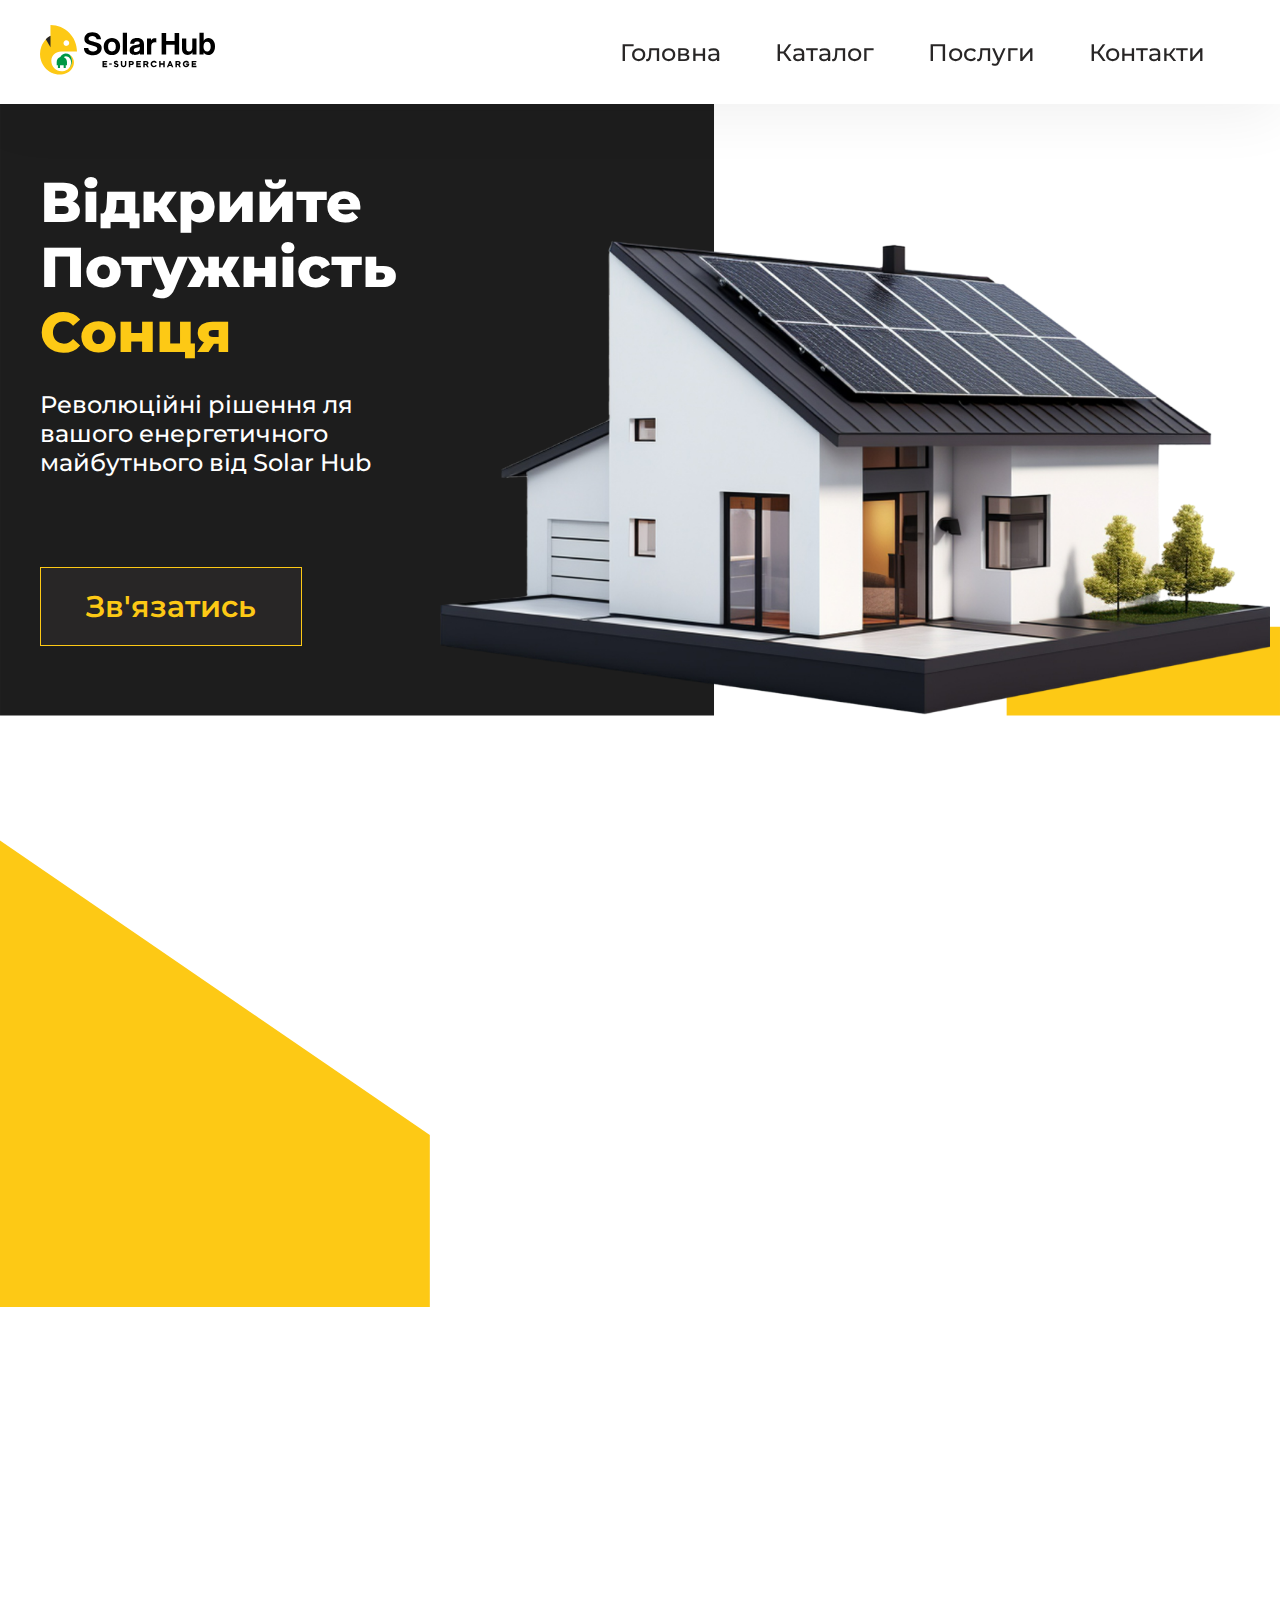
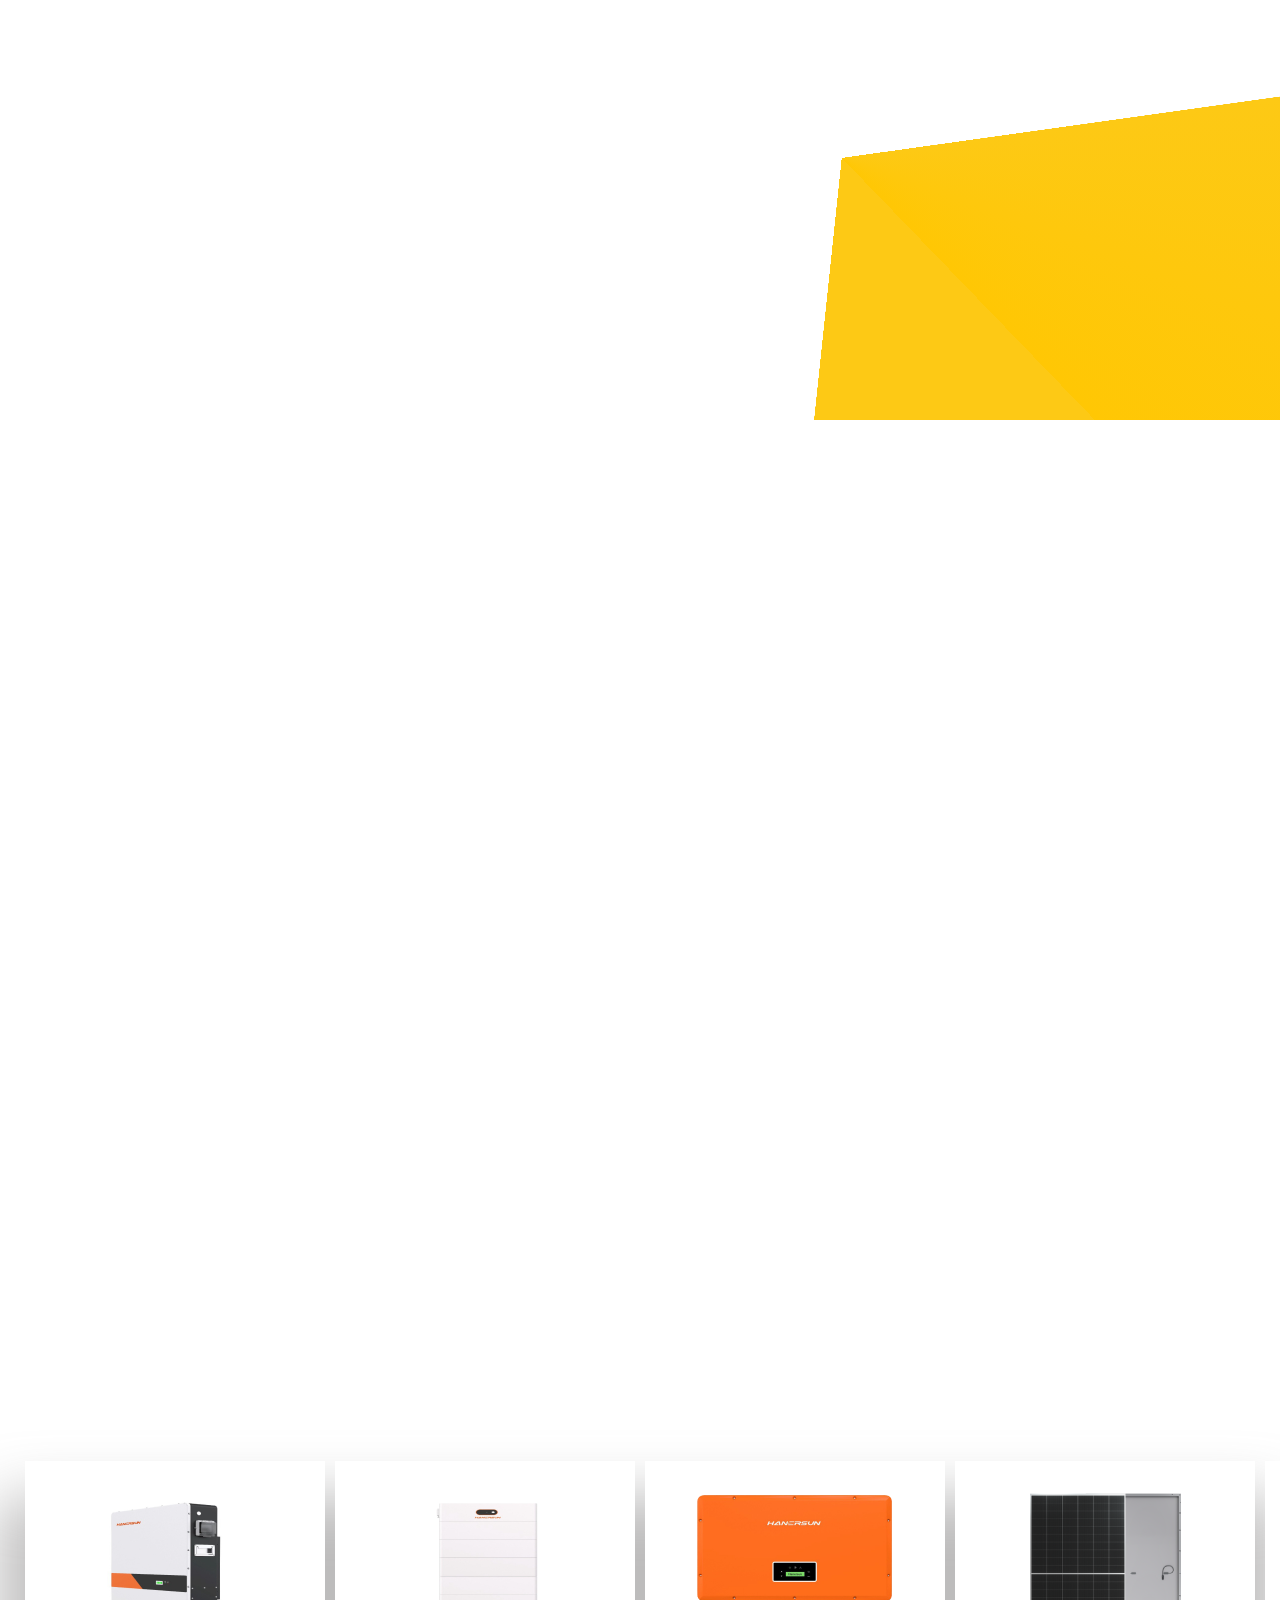
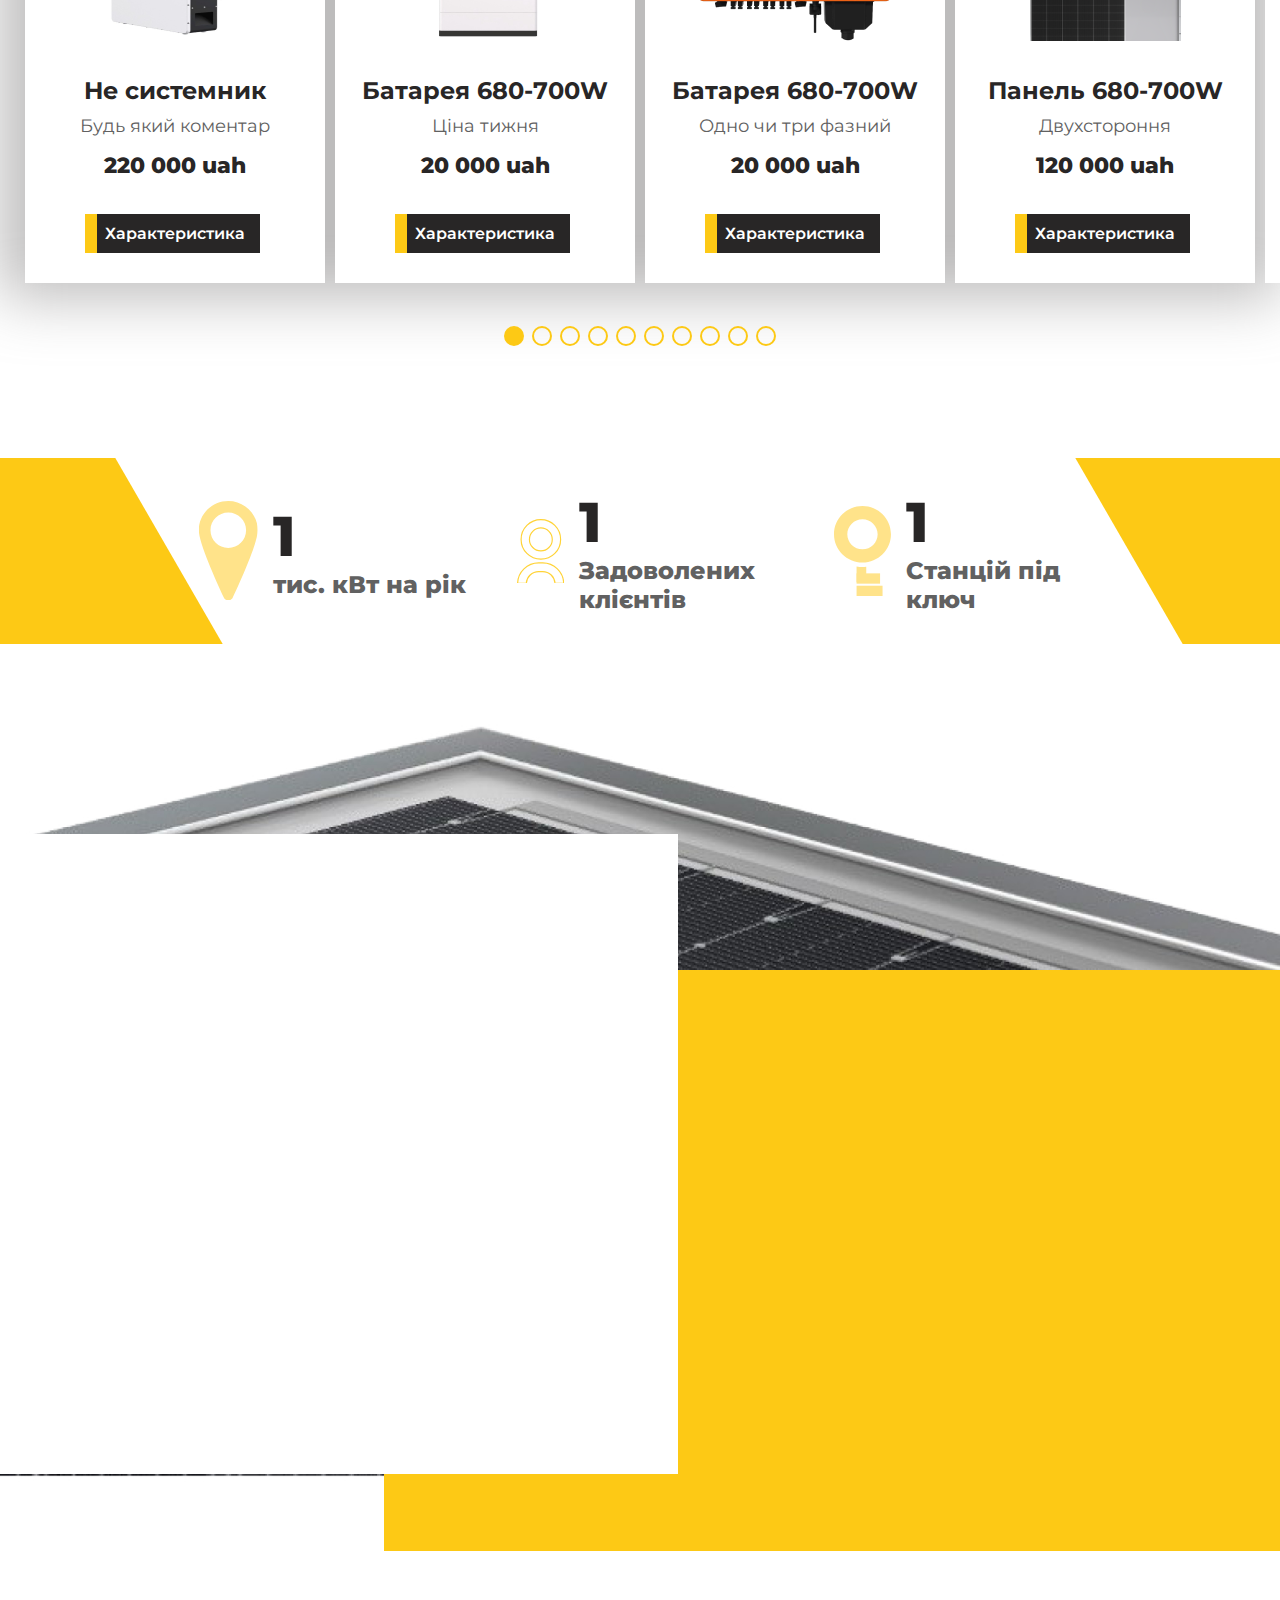
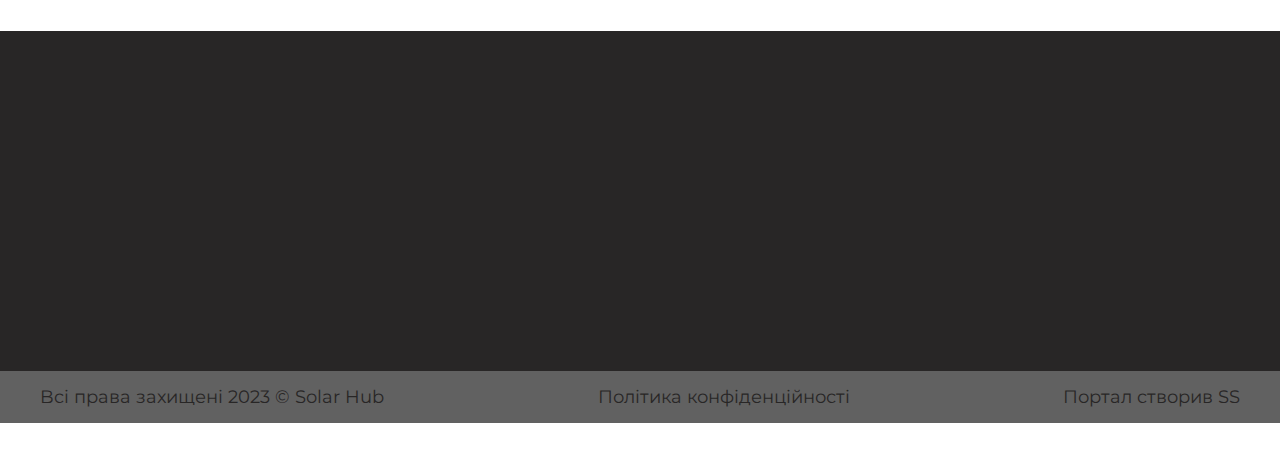
==== index.html @ e62c217c "first commit and finish Mane page" ====
<!DOCTYPE html>
<html lang="en">
<head>
    <meta charset="UTF-8">
    <meta name="viewport" content="width=device-width, initial-scale=1.0">
    <link rel="preconnect" href="https://fonts.googleapis.com">
    <link rel="preconnect" href="https://fonts.gstatic.com" crossorigin>
    <link href="https://fonts.googleapis.com/css2?family=Montserrat:wght@400;500;600;700;800;900&display=swap" rel="stylesheet">
    <link rel="stylesheet" href="https://cdn.jsdelivr.net/npm/swiper@11/swiper-bundle.min.css"/>
    <link rel="stylesheet" href="./styles/reset.css">
    <link rel="stylesheet" href="./styles/style.css">
    <title>solar hub</title>
</head>
<body>
    <header id="header">
        <div class="container">
          <div class="header__wrapper element_animation element_animation--up">
            <a class="header__logo__link" href="/">
                <svg class="logo__header" width="175" height="50" viewBox="0 0 175 50" fill="none" xmlns="http://www.w3.org/2000/svg">
                    <path  fill-rule="evenodd" clip-rule="evenodd" d="M29.7238 29.6355C31.3602 31.6959 32.2191 34.3998 31.8742 37.297C31.3141 42.0042 27.4856 45.7844 22.7718 46.2874C16.5644 46.9508 11.3235 42.1008 11.3235 36.034C11.3235 35.8056 11.3301 35.5815 11.3433 35.3619C11.6354 30.3472 15.9736 26.5187 20.997 26.5187H36.9921C36.9921 11.87 25.1155 0 10.4735 0V10.8772C8.47463 11.9667 6.49556 13.4537 5.2677 14.9979C3.61371 17.0868 2.52204 18.5035 1.36667 21.4557C-0.359805 25.9014 -0.425699 30.9776 1.0284 35.6233C2.68898 40.9323 6.62955 45.444 11.4575 47.7218C16.2789 49.993 21.8163 50.1555 26.6443 47.9809C27.3648 47.6559 27.9754 47.333 28.6036 46.8981C29.4668 46.3072 30.4201 45.523 31.0967 44.6905C31.3361 44.3918 31.5645 44.1722 31.7974 43.8537C33.8423 41.1014 34.3036 37.9077 33.6468 35.1642C33.0779 32.8029 31.6765 30.7712 29.7238 29.6355ZM26.049 15.2659C27.7096 15.0704 29.0078 16.2916 29.1835 17.7523C29.3724 19.3887 28.1709 20.6979 26.73 20.8736C25.0738 21.0757 23.7317 19.8544 23.5692 18.4003C23.3891 16.7309 24.6147 15.435 26.049 15.2659Z" fill="#FDC915"/>
                    <path   fill-rule="evenodd" clip-rule="evenodd" d="M29.7239 29.6378C28.2412 28.7768 26.4203 28.2672 24.4347 28.6933C22.4775 29.1129 21.0586 30.3847 20.2964 32.0145C18.2163 32.6734 16.6963 34.6262 16.6963 36.9171V40.1416H17.9154V42.9246H20.024V40.1416H23.6527V42.9246H25.7614V40.1416H26.9804V36.9171C26.9804 34.8019 25.6845 32.9744 23.8482 32.188C25.2649 30.5802 28.0018 31.2699 29.6382 33.1743C31.0089 34.7689 31.3845 37.0555 30.9342 39.0741C30.6794 40.2207 30.2159 41.7561 29.2978 42.9356C30.9452 41.1081 31.9468 38.6897 31.9468 36.0341C31.9468 33.618 31.1165 31.3951 29.7239 29.6378Z" fill="#009845"/>
                    <path class="logo__header__path--first" fill-rule="evenodd" clip-rule="evenodd" d="M10.4735 22.2684L5.82568 14.3565C7.04476 13.0452 8.75366 11.8129 10.4735 10.8706" fill="#FDC915"/>
                    <path class="logo__header__path" fill-rule="evenodd" clip-rule="evenodd" d="M56.6554 14.3409C56.5609 13.2844 56.1216 12.476 55.3353 11.9115C54.5489 11.3492 53.5583 11.0659 52.3612 11.0659C51.3046 11.0659 50.4019 11.3009 49.6507 11.7709C48.8995 12.241 48.5238 12.8736 48.5238 13.6731C48.5238 14.2838 48.783 14.8065 49.2992 15.2393C49.8154 15.6742 50.6721 16.0322 51.8692 16.3134C52.8312 16.5484 53.6703 16.7593 54.3864 16.946C55.1024 17.1349 55.735 17.3106 56.2886 17.4731C56.8399 17.6379 57.3319 17.796 57.7668 17.9476C58.2017 18.0991 58.6169 18.2705 59.0167 18.4572C59.8382 18.8569 60.4905 19.4302 60.9716 20.1814C61.4526 20.9327 61.6942 21.9057 61.6942 23.1028C61.6942 24.2055 61.4768 25.1917 61.0419 26.0594C60.6069 26.927 60.0205 27.6672 59.2824 28.2778C58.5422 28.8885 57.6812 29.3563 56.6949 29.6858C55.7087 30.0153 54.6522 30.1778 53.5275 30.1778C47.2608 30.1778 44.0561 27.7485 43.9155 22.8898H48.2822C48.3064 24.0166 48.7523 24.8974 49.6199 25.53C50.4875 26.1648 51.5924 26.4811 52.9301 26.4811C53.4924 26.4811 54.0393 26.4174 54.5665 26.2878C55.0937 26.1582 55.5637 25.9715 55.9745 25.7255C56.3852 25.4795 56.7081 25.1851 56.9431 24.8513C57.1782 24.5108 57.2946 24.1418 57.2946 23.742C57.2946 22.4505 56.1787 21.5411 53.9493 21.0008C52.0712 20.5549 50.6523 20.1727 49.6902 19.8564C48.7281 19.5401 48.0362 19.2875 47.6123 19.0986C46.4855 18.5824 45.664 17.919 45.1478 17.0975C44.6316 16.276 44.3724 15.2327 44.3724 13.9697C44.3724 13.0318 44.5481 12.1509 44.8996 11.336C45.251 10.5145 45.7628 9.80505 46.4306 9.2054C47.1005 8.61234 47.933 8.13789 48.9302 7.78644C49.9274 7.435 51.0718 7.25928 52.3634 7.25928C53.5605 7.25928 54.6763 7.43061 55.7087 7.76887C56.7411 8.10933 57.646 8.58378 58.4192 9.19442C59.1946 9.80505 59.8096 10.5431 60.2687 11.4129C60.7256 12.2805 60.9782 13.2558 61.0265 14.3343H56.6554V14.3409ZM71.9564 16.7C69.3755 16.7 68.0839 18.3188 68.0839 21.5587C68.0839 24.8205 69.3755 26.4525 71.9564 26.4525C74.5373 26.4525 75.8289 24.8205 75.8289 21.5587C75.8289 18.3188 74.5373 16.7 71.9564 16.7ZM71.9564 13.1086C73.2238 13.1086 74.3616 13.3085 75.372 13.7061C76.3802 14.1059 77.2368 14.6748 77.9419 15.4128C78.647 16.153 79.1852 17.0448 79.5608 18.0882C79.9364 19.1315 80.1231 20.2891 80.1231 21.5565C80.1231 22.8239 79.9298 23.9792 79.541 25.0248C79.1544 26.0681 78.6075 26.9621 77.9046 27.7002C77.1995 28.4404 76.3429 29.0093 75.3347 29.4069C74.3243 29.8066 73.1996 30.0043 71.9542 30.0043C70.6626 30.0043 69.5073 29.8 68.4859 29.3893C67.4645 28.9785 66.6013 28.403 65.8984 27.665C65.1933 26.9248 64.6551 26.033 64.2795 24.9896C63.9039 23.9463 63.7172 22.8019 63.7172 21.5565C63.7172 20.2891 63.9105 19.1381 64.2993 18.1057C64.6859 17.0734 65.2328 16.186 65.9357 15.4479C66.6408 14.7077 67.5018 14.1344 68.5232 13.7237C69.5446 13.3151 70.689 13.1086 71.9564 13.1086ZM87.0092 29.5848H82.7853V7.6876H87.0092V29.5848ZM99.7732 21.7344C99.3515 22.0858 98.6113 22.367 97.5547 22.5801C96.0984 22.8612 95.1144 23.1951 94.5982 23.5839C94.082 23.9705 93.8228 24.5042 93.8228 25.1851C93.8228 26.3822 94.4576 26.9797 95.725 26.9797C96.2654 26.9797 96.7881 26.9028 97.2912 26.7513C97.7964 26.5997 98.2357 26.3691 98.6113 26.0637C98.9869 25.7584 99.2856 25.3718 99.5096 24.9018C99.7337 24.4317 99.8435 23.8914 99.8435 23.2829C99.8435 23.094 99.8369 22.837 99.8259 22.5076C99.815 22.1803 99.7974 21.9233 99.7732 21.7344ZM97.1681 13.1086C99.4437 13.1086 101.153 13.649 102.29 14.7275C103.428 15.8082 103.997 17.3787 103.997 19.4456V29.5848H100.054C100.008 29.3959 99.9599 29.1982 99.9138 28.9873C99.8677 28.7765 99.8325 28.5414 99.8084 28.2822C99.2922 28.8226 98.6222 29.2267 97.8007 29.4969C96.9792 29.7671 96.0281 29.9011 94.9496 29.9011C93.3308 29.9011 92.0327 29.5013 91.0596 28.704C90.0865 27.9066 89.5989 26.8018 89.5989 25.3938C89.5989 24.2912 89.7812 23.4103 90.1458 22.7536C90.5105 22.0968 91.0201 21.5806 91.6768 21.205C92.3336 20.8294 93.1133 20.5483 94.0183 20.3594C94.9211 20.1705 95.9029 20.0079 96.9573 19.8673C97.8029 19.7509 98.4663 19.562 98.9473 19.305C99.4284 19.0458 99.67 18.6834 99.67 18.2134C99.67 17.6027 99.3888 17.1458 98.8243 16.8405C98.262 16.5352 97.6382 16.3837 96.9573 16.3837C96.2061 16.3837 95.5779 16.6011 95.0726 17.036C94.5674 17.4709 94.2687 18.0508 94.1743 18.7779H90.1261C90.2667 16.9943 90.8773 15.6039 91.958 14.6067C93.0387 13.6072 94.7739 13.1086 97.1681 13.1086ZM116.306 17.4753C115.907 17.405 115.52 17.3699 115.145 17.3699C112.539 17.3699 111.237 18.6615 111.237 21.2424V29.587H107.013V13.5304H110.991V15.4677C111.342 14.9274 111.707 14.5056 112.083 14.2003C112.458 13.895 112.845 13.66 113.245 13.4952C113.644 13.3305 114.055 13.2316 114.477 13.1965C114.899 13.1613 115.322 13.1438 115.744 13.1438H116.306V17.4753ZM156.496 29.5848H152.448V27.3311C151.392 29.1147 149.738 30.0065 147.484 30.0065C146.687 30.0065 145.953 29.8659 145.283 29.5848C144.613 29.3036 144.04 28.8973 143.559 28.3701C143.078 27.8429 142.702 27.2191 142.432 26.5052C142.162 25.7892 142.028 24.9853 142.028 24.0935V13.5304H146.252V23.4587C146.252 25.4531 147.155 26.4503 148.962 26.4503C150.043 26.4503 150.864 26.1099 151.427 25.429C151.989 24.748 152.272 23.8672 152.272 22.7887V13.5304H156.496V29.5848ZM167.062 16.7351C164.703 16.7351 163.523 18.4725 163.523 21.9453C163.523 23.3071 163.857 24.4164 164.52 25.273C165.188 26.1296 166.047 26.558 167.097 26.558C168.147 26.558 169.01 26.1055 169.691 25.2027C170.365 24.2999 170.706 23.1314 170.706 21.6992C170.706 18.3891 169.491 16.7351 167.062 16.7351ZM163.699 15.6434H163.734C164.878 13.9543 166.44 13.1086 168.399 13.1086H168.434C169.445 13.1086 170.359 13.3129 171.176 13.7259C171.997 14.1366 172.685 14.7055 173.247 15.4326C173.809 16.1596 174.238 17.0338 174.543 18.0552C174.848 19.0766 175 20.1968 175 21.4181C175 22.7558 174.824 23.9639 174.473 25.0446C174.121 26.1253 173.645 27.0346 173.034 27.7726C172.423 28.5129 171.703 29.0818 170.857 29.4793C170.018 29.8791 169.091 30.0768 168.087 30.0768C166.097 30.0768 164.615 29.2553 163.628 27.6123L163.593 29.5848H159.475V7.6876H163.699V15.6434ZM139.155 29.5848H134.612V19.8695H126.162V29.587H121.62V7.93361H126.162V16.1025H134.612V7.93361H139.155V29.5848Z" fill="black"/>
                    <path class="logo__header__path" fill-rule="evenodd" clip-rule="evenodd" d="M113.89 35.77C112.952 35.77 112.175 36.0819 111.549 36.6991C110.923 37.3164 110.611 38.0939 110.611 39.0143C110.611 39.9346 110.923 40.7122 111.549 41.3294C112.175 41.9467 112.952 42.2586 113.89 42.2586C114.551 42.2586 115.151 42.0982 115.678 41.7753C116.205 41.4436 116.607 41.0065 116.867 40.4618L115.489 39.9522C115.177 40.5321 114.595 40.8989 113.89 40.8989C113.381 40.8989 112.952 40.721 112.603 40.363C112.254 39.9961 112.085 39.5502 112.085 39.0143C112.085 38.4783 112.254 38.0302 112.603 37.6744C112.952 37.3076 113.381 37.1297 113.89 37.1297C114.595 37.1297 115.177 37.4965 115.489 38.0764L116.867 37.5668C116.607 37.022 116.205 36.5827 115.678 36.262C115.151 35.9304 114.56 35.77 113.89 35.77Z" fill="black"/>
                    <path class="logo__header__path" fill-rule="evenodd" clip-rule="evenodd" d="M120.605 42.1419V39.6313H123.314V42.1419H124.726V35.8862H123.314V38.3266H120.605V35.8862H119.187V42.1419H120.605Z" fill="black"/>
                    <path class="logo__header__path" fill-rule="evenodd" clip-rule="evenodd" d="M130.674 35.8887H129.501L126.868 42.14H128.348L128.776 41.0879H131.395L131.823 42.14H133.297L130.674 35.8887ZM129.308 39.8161L130.094 37.8985L130.881 39.8161H129.308Z" fill="black"/>
                    <path class="logo__header__path" fill-rule="evenodd" clip-rule="evenodd" d="M139.517 39.8161C140.205 39.458 140.64 38.7859 140.64 37.9842C140.64 37.3911 140.425 36.8969 139.99 36.4971C139.561 36.0886 139.023 35.8887 138.38 35.8887H135.447V42.14H136.871V40.0862H138.087L139.296 42.14H140.868L139.517 39.8161ZM138.38 38.7859H136.871V37.1912H138.38C138.837 37.1912 139.166 37.5339 139.166 37.9864C139.166 38.4432 138.837 38.7859 138.38 38.7859Z" fill="black"/>
                    <path class="logo__header__path" fill-rule="evenodd" clip-rule="evenodd" d="M142.79 39.0143C142.79 39.9346 143.102 40.7122 143.728 41.3294C144.363 41.9467 145.132 42.2586 146.052 42.2586C146.99 42.2586 147.767 41.9467 148.385 41.3119C149.002 40.6771 149.314 39.8995 149.314 38.9616C149.314 38.8452 149.305 38.7287 149.287 38.6211H145.892V39.827H147.68C147.42 40.4706 146.759 40.8989 146.043 40.8989C145.534 40.8989 145.114 40.721 144.774 40.3542C144.433 39.9874 144.264 39.5415 144.264 39.0143C144.264 38.4783 144.442 38.0302 144.791 37.6744C145.14 37.3076 145.586 37.1297 146.122 37.1297C146.829 37.1297 147.427 37.4789 147.739 38.0764L149.116 37.5668C148.848 37.0133 148.446 36.5739 147.91 36.2533C147.374 35.9326 146.775 35.77 146.122 35.77C145.175 35.77 144.38 36.0819 143.746 36.6991C143.111 37.3164 142.79 38.0852 142.79 39.0143Z" fill="black"/>
                    <path class="logo__header__path" fill-rule="evenodd" clip-rule="evenodd" d="M151.695 35.8862V42.1419H156.413V40.8372H153.116V39.6401H155.851V38.3354H153.116V37.191H156.369V35.8862H151.695Z" fill="black"/>
                    <path class="logo__header__path" fill-rule="evenodd" clip-rule="evenodd" d="M78.2673 37.2351C78.1508 36.8156 77.8917 36.4663 77.4721 36.1896C77.0614 35.9128 76.5693 35.77 76.007 35.77C75.3722 35.77 74.8539 35.9479 74.4519 36.306C74.0587 36.6552 73.861 37.1187 73.861 37.692C73.861 38.0588 73.9774 38.3795 74.1114 38.6035C74.2454 38.8276 74.5573 39.0406 74.7462 39.1746C74.8451 39.2361 74.9879 39.2998 75.1746 39.3811L75.6117 39.5415C75.7193 39.5678 75.8796 39.6227 76.0861 39.6842L76.1762 39.7106C76.5342 39.827 76.7473 39.8973 76.9537 40.0774C77.0614 40.1675 77.1141 40.2641 77.1141 40.3805C77.1141 40.7122 76.7033 40.9516 76.1937 40.9516C75.6314 40.9516 75.2009 40.6749 75.1043 40.3168L73.6831 40.6573C73.8171 41.1317 74.1027 41.5161 74.5595 41.8105C75.0142 42.1048 75.5611 42.2564 76.1959 42.2564C76.8834 42.2564 77.448 42.0784 77.8851 41.7116C78.3222 41.3448 78.5374 40.8638 78.5374 40.2553C78.5023 39.4865 78.197 39.0494 77.6786 38.7727C77.3206 38.5574 77.1251 38.4959 76.7407 38.3795C76.2399 38.2279 75.928 38.1291 75.8028 38.0852C75.4535 37.9424 75.2844 37.7733 75.2844 37.5843C75.2844 37.29 75.6073 37.0748 76.0356 37.0748C76.4551 37.0748 76.7868 37.29 76.8659 37.5668L78.2673 37.2351ZM84.9381 39.6052C84.9381 39.9895 84.8041 40.3102 84.5449 40.5694C84.2857 40.8286 83.965 40.9538 83.5807 40.9538C83.1963 40.9538 82.8646 40.8286 82.6054 40.5694C82.3462 40.3102 82.221 39.9895 82.221 39.6052V35.8864H80.8086V39.6139C80.8086 40.3652 81.0766 40.9912 81.6038 41.5008C82.1309 42.0104 82.7921 42.2608 83.5785 42.2608C84.3648 42.2608 85.026 42.0104 85.5531 41.5008C86.0803 40.9912 86.3483 40.3652 86.3483 39.6139V35.8864H84.9359V39.6052H84.9381ZM90.223 40.0862H91.6441C92.2877 40.0862 92.8237 39.8885 93.252 39.4865C93.6891 39.0846 93.9043 38.5838 93.9043 37.9841C93.9043 37.3845 93.6891 36.8946 93.252 36.4927C92.8237 36.0907 92.2877 35.8842 91.6441 35.8842H88.8018V42.1399H90.223V40.0862ZM91.6441 37.1912C92.101 37.1912 92.4305 37.5316 92.4305 37.9863C92.4305 38.441 92.101 38.7815 91.6441 38.7815H90.223V37.1912H91.6441ZM96.2414 35.8864V42.1421H100.96V40.8374H97.6626V39.6403H100.397V38.3356H97.6626V37.1912H100.916V35.8864H96.2414ZM103.288 35.8864V42.1421H104.709V40.0862H105.924L107.13 42.1421H108.702L107.354 39.8182C108.041 39.4602 108.481 38.7815 108.481 37.9863C108.481 37.3867 108.265 36.8968 107.828 36.4949C107.4 36.0929 106.864 35.8864 106.22 35.8864H103.288ZM106.22 37.1912C106.675 37.1912 107.007 37.5316 107.007 37.9863C107.007 38.441 106.675 38.7815 106.22 38.7815H104.709V37.1912H106.22Z" fill="black"/>
                    <path class="logo__header__path" fill-rule="evenodd" clip-rule="evenodd" d="M69.1538 39.6097H71.7457V38.4214H69.1538V39.6097Z" fill="black"/>
                    <path class="logo__header__path" fill-rule="evenodd" clip-rule="evenodd" d="M62.498 35.8862V42.1419H67.2162V40.8372H63.9192V39.6401H66.6539V38.3354H63.9192V37.191H67.1723V35.8862H62.498Z" fill="black"/>
                    </svg> 
            </a>                    
            <ul class="header__nav">
                <li class="header__nav__item">
                    <a class="header__nav__link btn btn-3 hover-border-3" href="#footer">
                        <span>Головна</span>
                    </a>
                </li> 
                <li class="header__nav__item">
                    <a class="header__nav__link btn btn-3 hover-border-3" href="">
                        <span>Каталог</span>
                    </a>
                    <ul class="nav__category">
                        <li class="nav__category__item">
                            <a class="nav__category__link" href="#" blanck>
                                <img  class="nav__category__img" src="./img/category/panel.png" alt="panel">
                                <p class="nav__category__title">Сонячні панелі</p>
                            </a>
                        </li>
                        <li class="nav__category__item">
                            <a class="nav__category__link" href="#" blanck>
                                <img  class="nav__category__img" src="./img/category/invector.png" alt="inzh">
                                <p class="nav__category__title">Інвертор</p>
                            </a>
                        </li>
                        <li class="nav__category__item">
                            <a class="nav__category__link" href="#" blanck>
                                <img  class="nav__category__img" src="./img/category/gibrid.png" alt="inzh">
                                <p class="nav__category__title">Гібридні рішення</p>
                            </a>
                        </li>
                        <li class="nav__category__item">
                            <a class="nav__category__link" href="#" blanck>
                                <img  class="nav__category__img" src="./img/category/akb.png" alt="inzh">
                                <p class="nav__category__title">AKБ</p>
                            </a>
                        </li>
                    </ul>
                </li>
                <li class="header__nav__item">
                    <a class="header__nav__link btn btn-3 hover-border-3" href="">
                        <span>Послуги</span>
                    </a>
                    <ul class="nav__category nav__category--services">
                        <li class="nav__category__item">
                            <a class="nav__category__link" href="#" blanck>
                                <img  class="nav__category__img" src="./img/category/home.png" alt="home">
                                <p class="nav__category__title">Для дому</p>
                            </a>
                        </li>
                        <li class="nav__category__item">
                            <a class="nav__category__link" href="#" blanck>
                                <img  class="nav__category__img" src="./img/category/corp.png" alt="inzh">
                                <p class="nav__category__title">Для підприємства</p>
                            </a>
                        </li>
                    </ul>
                </li>
                <li class="header__nav__item">
                    <a class="header__nav__link btn btn-3 hover-border-3" href="#contacts">
                        <span>Контакти</span></a></li>
            </ul> 
            <div class="menu-toggle">
                <div class="hamburger"></div>
            </div>
          </div>
        </div>
    </header>
    <section class="main">
        <section class="up_banner" style="background-image: url(./img/banner_bg_black.svg);">
            <div class="container">
                <div class="up_banner__wrapper">
                    <article class="up_banner__content element_animation element_animation--left" >
                        <h1 class="up_banner__title">
                            Відкрийте
                            Потужність
                            <span>
                                Сонця
                            </span>
                        </h1>
                        <p class="up_banner__text">
                            Революційні рішення ля вашого енергетичного
                            майбутнього від Solar Hub 
                        </p>
                        <a class="banner_btn modal-btn-js btn btn-1 hover-filled-slide-right"><span class="">Зв'язатись</span></a>
                    </article>
                </div>
            </div>
            <section class="up_banner__img_container element_animation element_animation--right">
                <img class="up_banner__img" src="./img/main_house 2.png" alt="main house">
            </section>
        </section>


        <section class="services_home_wrapper">
            <div class="container">
                <section class="services__home">
                    <div class="bg_home" style="background-image: url(./img/services_bg_home.svg);"></div>
                    <img class="services__img element_animation element_animation--down" src="./img/services_home.png" alt="home">
                    <article class="services__content element_animation element_animation--up--x2">
                        <h3 class="services__title">
                            Для дому
                        </h3>
                        <ul class="services__list">
                            <li>
                                <p class="services__list__text">Підключення до зеленого тарифу</p>    
                            </li>
                            <li>
                                <p class="services__list__text">Автономні системи для незалежності
                                    від загального електромережевого
                                    постачання</p>    
                            </li>
                            <li>
                                <p class="services__list__text">Діапазон потужностей
                                    від 5 до 30 кВт.</p>    
                            </li>
                        </ul>
                        <a class="servisec_btn modal-btn-js btn btn-2 hover-slide-right"><div class="servisec_btn__span"></div><span class="">Детальніше</span> <div class="servisec_btn__arr"></div></a>
                    </article>
                </section>
            </div>
        </section>
        <section class="services_corp_wrapper">
            <div class="container">
                <section class="services__corp">
                    <article class="services__content element_animation element_animation--up--x2">
                        <h3 class="services__title">
                            Для підприємства
                        </h3>
                        <ul class="services__list">
                            <li>
                                <p class="services__list__text">
                                    Енергія для власного споживання
                                </p>    
                            </li>
                            <li>
                                <p class="services__list__text">
                                    Гібридні системи для максимальної
                                    ефективності 
                                </p>    
                            </li>
                            <li>
                                <p class="services__list__text">
                                    Високоефективні сонячні рішення
                                    з потужністю від 50 кВТ i вище.
                                </p>    
                            </li>
                        </ul>
                        <a class="servisec_btn modal-btn-js btn btn-2 hover-slide-right"><div class="servisec_btn__span"></div><span class="">Детальніше</span><div class="servisec_btn__arr"></div></a>
                    </article>
                    <img class="services__img services_img--cor element_animation element_animation--down" src="./img/services_cor.png" alt="cor">
                </section>
            </div>
        </section>

        <section class="advantages_wrapper">
            <div class="container">
                <section class="advantages_boxes">
                    <section class="advantages_box" >
                        <img class="advantages_bg element_animation element_animation--right" src="./img/advantages_bg.jpg" alt="advantages_bg">
                        <article class="advantages_box__content element_animation element_animation--light">
                            <svg width="160" height="100" viewBox="0 0 160 100" fill="none" xmlns="http://www.w3.org/2000/svg">
                                <g clip-path="url(#clip0_211_175)">
                                <path d="M21.451 25.7979L26.5295 44.9549H5.20844L0 25.7979H21.451Z" fill="#010101"/>
                                <path d="M49.9187 44.9549H29.9296L24.8511 25.7979H44.851L49.9187 44.9549Z" fill="#010101"/>
                                <path d="M74.1091 44.9549H53.3295L48.251 25.7979H69.0306L74.1091 44.9549Z" fill="#010101"/>
                                <path d="M27.5366 48.7871L31.0775 62.1204H9.87554L6.24805 48.7871H27.5366Z" fill="#010101"/>
                                <path d="M50.9364 48.7871L54.4664 62.1204H34.4773L30.9473 48.7871H50.9364Z" fill="#010101"/>
                                <path d="M75.1164 48.7871L78.6573 62.1204H57.8777L54.3477 48.7871H75.1164Z" fill="#010101"/>
                                <path d="M32.0844 65.9512L35.9284 80.4467H14.8673L10.9258 65.9512H32.0844Z" fill="#010101"/>
                                <path d="M55.4843 65.9512L59.3283 80.4467H39.3284L35.4951 65.9512H55.4843Z" fill="#010101"/>
                                <path d="M79.6643 65.9512L83.5084 80.4467H62.7396L58.8955 65.9512H79.6643Z" fill="#010101"/>
                                <path d="M107.439 80.4467H86.9084L83.0752 65.9512H103.497L107.439 80.4467Z" fill="#010101"/>
                                <path d="M36.9462 84.2783L41.1043 99.9999H20.1839L15.9067 84.2783H36.9462Z" fill="#010101"/>
                                <path d="M60.3358 84.2783L64.5047 99.9999H44.5156L40.3467 84.2783H60.3358Z" fill="#010101"/>
                                <path d="M84.5262 84.2783L88.6843 99.9999H67.9155L63.7466 84.2783H84.5262Z" fill="#010101"/>
                                <path d="M112.756 99.9999H92.0952L87.9263 84.2783H108.478L112.756 99.9999Z" fill="#010101"/>
                                <path d="M111.326 33.04H95.2134L98.581 45.4794H114.629L111.326 33.04Z" fill="#F8BC17"/>
                                <path d="M110.308 29.2084L107.211 17.5098H91.0229L94.1848 29.2084H110.308Z" fill="#F8BC17"/>
                                <path d="M74.1743 29.2084H90.7741L87.6122 17.5098H70.9907L74.1743 29.2084Z" fill="#F8BC17"/>
                                <path d="M91.8132 33.04H75.2134L78.5918 45.4794H95.17L91.8132 33.04Z" fill="#F8BC17"/>
                                <path d="M105.977 0L109.605 13.6782H125.815L122.198 0H105.977Z" fill="#F8BC17"/>
                                <path d="M118.906 61.6222L115.636 49.3105H99.6206L102.945 61.6222H118.906Z" fill="#F8BC17"/>
                                <path d="M129.929 29.2084L126.832 17.5098H110.611L113.719 29.2084H129.929Z" fill="#F8BC17"/>
                                <path d="M89.9836 13.6782H106.194L102.577 0H86.2803L89.9836 13.6782Z" fill="#F8BC17"/>
                                <path d="M152.106 33.04H134.347L137.65 45.4794H155.495L152.106 33.04Z" fill="#F8BC17"/>
                                <path d="M96.2099 49.3105H79.6426L82.9885 61.6222H99.5343L96.2099 49.3105Z" fill="#F8BC17"/>
                                <path d="M86.5725 13.6782L82.8801 0H66.2261L69.951 13.6782H86.5725Z" fill="#F8BC17"/>
                                <path d="M138.668 49.3105L141.927 61.6222H159.881L156.535 49.3105H138.668Z" fill="#F8BC17"/>
                                <path d="M114.726 33.04L118.029 45.4794H134.25L130.947 33.04H114.726Z" fill="#F8BC17"/>
                                <path d="M135.257 49.3105H119.047L122.306 61.6222H138.527L135.257 49.3105Z" fill="#F8BC17"/>
                                <path d="M129.226 13.6782H146.843L143.118 0H125.598L129.226 13.6782Z" fill="#F8BC17"/>
                                <path d="M130.232 17.5098L133.34 29.2084H151.066L147.883 17.5098H130.232Z" fill="#F8BC17"/>
                                </g>
                                <defs>
                                <clipPath id="clip0_211_175">
                                <rect width="159.881" height="100" fill="white"/>
                                </clipPath>
                                </defs>
                                </svg>
                                
                            <h5 class="advantages__title">
                                Роздрібна торгівля
                            </h5>
                            <p class="advantages__desc">
                                Найкраще обладнання від Китайських
                                виробників
                            </p>
                            <ul class="advantages__list">
                                <li>
                                    <p class="advantages__text">
                                        Сонячні панелі
                                    </p>
                                </li>
                                <li>
                                    <p class="advantages__text">
                                        Обладнання та окремі комплектуючі
                                    </p>
                                </li>
                                <li>
                                    <p class="advantages__text">
                                        Замовлення від однієї одиниці
                                    </p>
                                </li>
                            </ul>
                        </article>
                    </section>
                    <section class="advantages_box" >
                        <img class="advantages_bg element_animation element_animation--right" src="./img/advantages_bg.jpg" alt="advantages_bg">
                        <article class="advantages_box__content element_animation element_animation--light">
                            <svg width="143" height="100" viewBox="0 0 143 100" fill="none" xmlns="http://www.w3.org/2000/svg">
                                <g clip-path="url(#clip0_211_207)">
                                <path d="M106.899 55.7792C119.496 55.7792 129.708 46.0012 129.708 33.9394C129.708 21.8776 119.496 12.0996 106.899 12.0996C94.3018 12.0996 84.0898 21.8776 84.0898 33.9394C84.0898 46.0012 94.3018 55.7792 106.899 55.7792Z" fill="#F8BC17"/>
                                <path d="M112.701 67.4146L111.962 63.1078C115.913 62.4788 119.645 61.1509 123.039 59.1591L125.42 62.8806C121.515 65.1695 117.236 66.6982 112.701 67.4146ZM134.197 55.5949L130.684 52.8081C133.248 49.8554 135.146 46.5183 136.35 42.8754L140.702 44.1945C139.324 48.3703 137.135 52.2054 134.197 55.5949ZM71.7273 38.1143C71.627 37.3194 71.554 36.5157 71.5083 35.712C71.3168 32.1477 71.6999 28.5922 72.6579 25.1502L77.0646 26.2772C76.2253 29.2736 75.8877 32.3748 76.061 35.4761C76.0975 36.175 76.1614 36.8738 76.2526 37.5727L71.7273 38.1056V38.1143ZM142.335 33.1785L137.773 33.2746C137.773 32.9776 137.755 32.6806 137.737 32.3836C137.545 28.863 136.706 25.4385 135.255 22.2062L139.443 20.4765C141.112 24.1806 142.07 28.1117 142.289 32.1477C142.308 32.4884 142.317 32.8291 142.326 33.1698L142.335 33.1785ZM81.2524 17.4626L77.4661 15.0253C78.3967 13.6975 79.4368 12.422 80.559 11.2339C82.4932 9.18099 84.6646 7.36392 87.0367 5.8264L89.5914 9.44306C87.5294 10.7797 85.6317 12.3696 83.9438 14.1605C82.9676 15.2 82.0553 16.3182 81.2432 17.4714L81.2524 17.4626ZM129.781 14.0644C129.088 13.3305 128.339 12.6229 127.573 11.959C125.383 10.072 122.938 8.49959 120.32 7.28529L122.3 3.35413C125.319 4.74314 128.12 6.55148 130.629 8.71798C131.514 9.48674 132.372 10.2992 133.166 11.1378L129.79 14.0731L129.781 14.0644ZM98.7971 5.39834L97.6019 1.17889C101.981 0.0432221 106.625 -0.280007 111.132 0.235412L110.594 4.56843C106.662 4.12289 102.62 4.40244 98.7971 5.3896V5.39834Z" fill="#F8BC17"/>
                                <path d="M49.3106 59.0114H26.0728C25.9633 59.0114 25.8629 58.9415 25.8355 58.8454L20.8175 43.8633C20.7628 43.7061 20.8905 43.5488 21.0548 43.5488H44.2926C44.4021 43.5488 44.5025 43.6187 44.5298 43.7148L49.5478 58.6969C49.6026 58.8542 49.4748 59.0114 49.3106 59.0114Z" fill="black"/>
                                <path d="M77.6939 59.0114H54.4561C54.3466 59.0114 54.2462 58.9415 54.2188 58.8454L49.2008 43.8633C49.1461 43.7061 49.2738 43.5488 49.4381 43.5488H72.6759C72.7854 43.5488 72.8858 43.6187 72.9131 43.7148L77.9311 58.6969C77.9859 58.8542 77.8581 59.0114 77.6939 59.0114Z" fill="black"/>
                                <path d="M62.4761 99.9997H39.2383C39.1288 99.9997 39.0284 99.9298 39.0011 99.8337L33.9831 84.8516C33.9283 84.6944 34.0561 84.5371 34.2203 84.5371H57.4581C57.5676 84.5371 57.668 84.607 57.6954 84.7031L62.7134 99.6852C62.7681 99.8424 62.6404 99.9997 62.4761 99.9997Z" fill="black"/>
                                <path d="M90.8687 99.9997H67.6309C67.5214 99.9997 67.421 99.9298 67.3936 99.8337L62.3757 84.8516C62.3209 84.6944 62.4486 84.5371 62.6129 84.5371H85.8507C85.9602 84.5371 86.0606 84.607 86.0879 84.7031L91.1059 99.6852C91.1607 99.8424 91.0329 99.9997 90.8687 99.9997Z" fill="black"/>
                                <path d="M119.261 99.9997H96.0234C95.9139 99.9997 95.8136 99.9298 95.7862 99.8337L90.7682 84.8516C90.7135 84.6944 90.8412 84.5371 91.0054 84.5371H114.243C114.353 84.5371 114.453 84.607 114.481 84.7031L119.499 99.6852C119.553 99.8424 119.426 99.9997 119.261 99.9997Z" fill="black"/>
                                <path d="M55.898 79.5055H32.6602C32.5507 79.5055 32.4503 79.4357 32.4229 79.3396L27.4049 64.3575C27.3502 64.2002 27.4779 64.043 27.6422 64.043H50.88C50.9895 64.043 51.0899 64.1129 51.1172 64.209L56.1352 79.191C56.19 79.3483 56.0622 79.5055 55.898 79.5055Z" fill="black"/>
                                <path d="M84.2813 79.5055H61.0435C60.934 79.5055 60.8336 79.4357 60.8062 79.3396L55.7883 64.3575C55.7335 64.2002 55.8612 64.043 56.0255 64.043H79.2633C79.3728 64.043 79.4732 64.1129 79.5005 64.209L84.5185 79.191C84.5733 79.3483 84.4455 79.5055 84.2813 79.5055Z" fill="black"/>
                                <path d="M112.674 79.5055H89.436C89.3266 79.5055 89.2262 79.4357 89.1988 79.3396L84.1808 64.3575C84.1261 64.2002 84.2538 64.043 84.418 64.043H107.656C107.765 64.043 107.866 64.1129 107.893 64.209L112.911 79.191C112.966 79.3483 112.838 79.5055 112.674 79.5055Z" fill="black"/>
                                <path d="M6.77624 99.7294H0.334961L18.8742 43.54H25.3154L6.77624 99.7294Z" fill="black"/>
                                <path d="M106.087 59.0114H82.8491C82.7396 59.0114 82.6393 58.9415 82.6119 58.8454L77.5939 43.8633C77.5392 43.7061 77.6669 43.5488 77.8311 43.5488H101.069C101.178 43.5488 101.279 43.6187 101.306 43.7148L106.324 58.6969C106.379 58.8542 106.251 59.0114 106.087 59.0114Z" fill="black"/>
                                </g>
                                <defs>
                                <clipPath id="clip0_211_207">
                                <rect width="142" height="100" fill="white" transform="translate(0.334961)"/>
                                </clipPath>
                                </defs>
                                </svg>
                                                               
                            <h5 class="advantages__title">
                                Станція під ключ
                            </h5>
                            <p class="advantages__desc">
                                Комплексне рішення для вашого випадку
                            </p>
                            <ul class="advantages__list">
                                <li>
                                    <p class="advantages__text">
                                        Індивідуальні сонячні рішення
                                    </p>
                                </li>
                                <li>
                                    <p class="advantages__text">
                                        Гібридні системи
                                    </p>
                                </li>
                                <li>
                                    <p class="advantages__text">
                                        Підключення до облЕнерго
                                    </p>
                                </li>
                            </ul>
                        </article>
                    </section>
                    <section class="advantages_box" >
                        <img class="advantages_bg element_animation element_animation--right" src="./img/advantages_bg.jpg" alt="advantages_bg">
                        <article class="advantages_box__content element_animation element_animation--light">
                            <svg width="135" height="100" viewBox="0 0 135 100" fill="none" xmlns="http://www.w3.org/2000/svg">
                                <g clip-path="url(#clip0_211_220)">
                                <path d="M89.7131 50.5445V59.1864L76.8986 62.0632C76.1054 65.9027 74.5305 69.4213 72.627 72.6305L79.7424 83.8282L73.7261 89.9142L62.6564 82.7164C59.4953 84.8024 56.0056 86.2351 52.2099 87.0374L49.366 100H40.823L37.9791 87.0374C34.1835 86.2351 30.7051 84.6305 27.5326 82.7164L16.4516 89.9142L9.9594 83.8282L17.0748 72.6305C15.0127 69.4328 13.5964 65.9142 12.8033 62.0632L-0.0112305 59.1864V50.5445L12.8033 47.6677C13.5964 43.8282 15.1826 40.3096 17.0748 37.1004L9.9594 25.7422L15.9758 19.6563L27.0568 26.854C30.2179 24.768 33.6963 23.3354 37.5032 22.5331L40.3471 9.57031H48.8902L51.734 22.5331C55.5297 23.3354 59.0081 24.9285 62.1805 26.854L73.2615 19.6563L79.5952 25.7422L72.4797 36.9399C74.5419 40.1376 75.9581 43.6677 76.7513 47.5073L89.7244 50.5445H89.7131ZM66.9279 54.8654C66.9279 42.5445 56.9573 32.4586 44.9359 32.4586C32.9145 32.4586 22.7852 42.5445 22.7852 54.8654C22.7852 67.1864 32.7559 77.1119 44.9359 77.1119C57.1159 77.1119 66.9279 67.1864 66.9279 54.8654Z" fill="#010101"/>
                                <path d="M118.628 45.8457H134.921L122.378 57.7082L118.628 45.8457Z" fill="#F8BC17"/>
                                <path d="M113.971 42.4069L119.104 58.6705H55.4615C55.065 58.6705 54.7137 58.4069 54.6004 58.0287L36.574 1.20344C36.3927 0.60745 36.8233 0 37.4464 0H120.882C121.279 0 121.63 0.26361 121.755 0.641834L135 42.4069H113.971Z" fill="#F8BC17"/>
                                <path d="M113.212 13.0546H56.5608L55.4731 9.61621H112.124L113.212 13.0546Z" fill="white"/>
                                <path d="M116.487 23.3693H59.8353L58.7476 19.9424C58.7476 19.9424 58.7816 19.9424 58.8042 19.9424H115.399L116.487 23.3808V23.3693Z" fill="white"/>
                                <path d="M120.123 34.831H63.4721L62.373 31.3926H119.024L120.123 34.831Z" fill="white"/>
                                </g>
                                <defs>
                                <clipPath id="clip0_211_220">
                                <rect width="135" height="100" fill="white"/>
                                </clipPath>
                                </defs>
                                </svg>
                            <h5 class="advantages__title">
                                Супрвоід документації
                            </h5>
                            <p class="advantages__desc">
                                Допомога на кожному етапі будівництва
                            </p>
                            <ul class="advantages__list">
                                <li>
                                    <p class="advantages__text">
                                        Безкоштовна консультація 
                                    </p>
                                </li>
                                <li>
                                    <p class="advantages__text">
                                        Юридична допомога
                                    </p>
                                </li>
                                <li>
                                    <p class="advantages__text">
                                        Підключення до зеленого тарифу
                                    </p>
                                </li>
                            </ul>
                        </article>
                    </section>
                </section>
            </div>
        </section>

        <section class="top_position">
            <section class="top_swiper">
                <h3 class="top_swiper__title element_animation element_animation--down">
                    Топ пропозиціЇ
                </h3>
                <div class="shadow__swiper"></div>
                <section class="swiper ">
                    <div class="swiper-wrapper swiper__wrapper">
                        <article class="swiper-slide">
                            <img class="swiper__slde__img" src="./img/top/блок.png" alt="block">
                            <h5 class="swiper__slide__title ">
                                He системник 
                            </h5>
                            <p class="swiper__slide__comment" >
                                Будь який коментар
                            </p>
                            <p class="slide__price">
                                220 000 uah
                            </p>
                            <a class="top_position_btn modal-btn-js btn btn-2 hover-slide-right"><div class="servisec_btn__span"></div><span class="">Характеристика</span></a>
                        </article>
                        <article class="swiper-slide">
                            <img class="swiper__slde__img" src="./img/top/battery.png" alt="battery">
                            <h5 class="swiper__slide__title">
                                Батарея 680-700W
                            </h5>
                            <p class="swiper__slide__comment" >
                                Ціна тижня
                            </p>
                            <p class="slide__price">
                                20 000 uah
                            </p>
                            <a class="top_position_btn modal-btn-js btn btn-2 hover-slide-right"><div class="servisec_btn__span"></div><span class="">Характеристика</span></a>
                        </article>
                        <article class="swiper-slide">
                            <img class="swiper__slde__img" src="./img/top/inzh.png" alt="battery">
                            <h5 class="swiper__slide__title">
                                Батарея 680-700W
                            </h5>
                            <p class="swiper__slide__comment" >
                                Одно чи три фазний
                            </p>
                            <p class="slide__price">
                                20 000 uah
                            </p>
                            <a class="top_position_btn modal-btn-js btn btn-2 hover-slide-right"><div class="servisec_btn__span"></div><span class="">Характеристика</span></a>
                        </article>
                        <article class="swiper-slide swiper__slide">
                            <img class="swiper__slde__img" src="./img/top/panel.png" alt="panel">
                            <h5 class="swiper__slide__title">
                                Панель 680-700W
                            </h5>
                            <p class="swiper__slide__comment" >
                                Двухстороння
                            </p>
                            <p class="slide__price">
                                120 000 uah
                            </p>
                            <a class="top_position_btn modal-btn-js btn btn-2 hover-slide-right"><div class="servisec_btn__span"></div><span class="">Характеристика</span></a>
                        </article>
                        <article class="swiper-slide">
                            <img class="swiper__slde__img" src="./img/top/блок.png" alt="block">
                            <h5 class="swiper__slide__title">
                                He системник 
                            </h5>
                            <p class="swiper__slide__comment" >
                                Будь який коментар
                            </p>
                            <p class="slide__price">
                                220 000 uah
                            </p>
                            <a class="top_position_btn modal-btn-js btn btn-2 hover-slide-right"><div class="servisec_btn__span"></div><span class="">Характеристика</span></a>
                        </article>
                        <article class="swiper-slide">
                            <img class="swiper__slde__img" src="./img/top/блок.png" alt="block">
                            <h5 class="swiper__slide__title ">
                                He системник 
                            </h5>
                            <p class="swiper__slide__comment" >
                                Будь який коментар
                            </p>
                            <p class="slide__price">
                                220 000 uah
                            </p>
                            <a class="top_position_btn modal-btn-js btn btn-2 hover-slide-right"><div class="servisec_btn__span"></div><span class="">Характеристика</span></a>
                        </article>
                        <article class="swiper-slide">
                            <img class="swiper__slde__img" src="./img/top/battery.png" alt="battery">
                            <h5 class="swiper__slide__title">
                                Батарея 680-700W
                            </h5>
                            <p class="swiper__slide__comment" >
                                Ціна тижня
                            </p>
                            <p class="slide__price">
                                20 000 uah
                            </p>
                            <a class="top_position_btn modal-btn-js btn btn-2 hover-slide-right"><div class="servisec_btn__span"></div><span class="">Характеристика</span></a>
                        </article>
                        <article class="swiper-slide">
                            <img class="swiper__slde__img" src="./img/top/inzh.png" alt="battery">
                            <h5 class="swiper__slide__title">
                                Батарея 680-700W
                            </h5>
                            <p class="swiper__slide__comment" >
                                Одно чи три фазний
                            </p>
                            <p class="slide__price">
                                20 000 uah
                            </p>
                            <a class="top_position_btn modal-btn-js btn btn-2 hover-slide-right"><div class="servisec_btn__span"></div><span class="">Характеристика</span></a>
                        </article>
                        <article class="swiper-slide swiper__slide">
                            <img class="swiper__slde__img" src="./img/top/panel.png" alt="panel">
                            <h5 class="swiper__slide__title">
                                Панель 680-700W
                            </h5>
                            <p class="swiper__slide__comment" >
                                Двухстороння
                            </p>
                            <p class="slide__price">
                                120 000 uah
                            </p>
                            <a class="top_position_btn modal-btn-js btn btn-2 hover-slide-right"><div class="servisec_btn__span"></div><span class="">Характеристика</span></a>
                        </article>
                        <article class="swiper-slide">
                            <img class="swiper__slde__img" src="./img/top/блок.png" alt="block">
                            <h5 class="swiper__slide__title">
                                He системник 
                            </h5>
                            <p class="swiper__slide__comment" >
                                Будь який коментар
                            </p>
                            <p class="slide__price">
                                220 000 uah
                            </p>
                            <a class="top_position_btn modal-btn-js btn btn-2 hover-slide-right"><div class="servisec_btn__span"></div><span class="">Характеристика</span></a>
                        </article>
                    </div>
                    <div class="swiper-pagination"></div>
                </section>
            </section>
        </section>

        <section class="statistics">
            <div class="container">
                <section class="statistics__wrapper">
                    <section class="statistic__box">
                        <svg width="98" height="165" viewBox="0 0 98 165" fill="none" xmlns="http://www.w3.org/2000/svg">
                            <g clip-path="url(#clip0_159_165)">
                            <path d="M49 0C21.9378 0 0 21.7952 0 48.6814C0 68.946 27.827 130.943 41.5367 160.269C44.4896 166.575 53.5104 166.575 56.4577 160.269C70.173 130.943 98 68.946 98 48.6814C98 21.7952 76.0622 0 49 0ZM49 78.08C32.6555 78.08 19.4091 64.9197 19.4091 48.6814C19.4091 32.4432 32.6555 19.2885 49 19.2885C65.3445 19.2885 78.5853 32.4487 78.5853 48.6814C78.5853 64.9141 65.3389 78.08 49 78.08Z" fill="#FFE38A"/>
                            </g>
                            <defs>
                            <clipPath id="clip0_159_165">
                            <rect width="98" height="165" fill="white"/>
                            </clipPath>
                            </defs>
                        </svg>
                        <article class="statistics__text">
                            <h3 class="statistics__num statistics__num--25" data-max="25">1</h3>
                            <p class="statistics__val">
                                тис. кВт
                                на рік 
                            </p>
                        </article>
                    </section>
                    <section class="statistic__box">
                        <svg width="121" height="166" viewBox="0 0 121 166" fill="none" xmlns="http://www.w3.org/2000/svg">
                            <g clip-path="url(#clip0_159_167)">
                            <path d="M10.4854 52.1505C10.4854 24.1737 33.1041 1.5 60.9961 1.5C88.8939 1.5 111.512 24.1683 111.512 52.1505C111.512 80.1327 88.8883 102.806 60.9961 102.806C33.1043 102.806 10.4854 80.1275 10.4854 52.1505ZM31.7973 52.1505C31.7973 68.3147 44.8646 81.4292 60.9961 81.4292C77.1272 81.4292 90.2005 68.3151 90.2005 52.1505C90.2005 35.9854 77.1269 22.8773 60.9961 22.8773C44.865 22.8773 31.7973 35.9858 31.7973 52.1505Z" stroke="#FFD337" stroke-width="3"/>
                            <path d="M1.52049 164.5C2.31563 135.425 26.1543 112.021 55.3311 112.021H65.6689C94.8458 112.021 118.684 135.425 119.48 164.5H97.0831C96.2995 147.812 82.5123 134.47 65.6689 134.47H55.3311C38.4877 134.47 24.7005 147.812 23.9169 164.5H1.52049Z" stroke="#FFD337" stroke-width="3"/>
                            </g>
                            <defs>
                            <clipPath id="clip0_159_167">
                            <rect width="121" height="166" fill="white"/>
                            </clipPath>
                            </defs>
                        </svg>
                        <article class="statistics__text">
                            <h3 class="statistics__num statistics__num--85" data-max="85">1</h3>
                            <p class="statistics__val">
                                Задоволених
                                клієнтів
                            </p>
                        </article>
                    </section>
                    <section class="statistic__box">
                        <svg width="105" height="166" viewBox="0 0 105 166" fill="none" xmlns="http://www.w3.org/2000/svg">
                            <g clip-path="url(#clip0_159_170)">
                            <path d="M52.4972 0C23.5043 0 0 23.349 0 52.1505C0 80.9519 23.5043 104.306 52.4972 104.306C81.4901 104.306 105 80.9574 105 52.1505C105 23.3435 81.4957 0 52.4972 0ZM52.4972 79.9292C37.0552 79.9292 24.5394 67.4905 24.5394 52.1505C24.5394 36.8105 37.0552 24.3773 52.4972 24.3773C67.9392 24.3773 80.4606 36.8105 80.4606 52.1505C80.4606 67.4905 67.9392 79.9292 52.4972 79.9292Z" fill="#FFE38A"/>
                            <path d="M59.4572 112.188V140.578H41.5981V111.516C45.1118 112.255 48.7597 112.644 52.4971 112.644C54.8581 112.644 57.18 112.488 59.4572 112.188Z" fill="#FFE38A"/>
                            <path d="M89.5243 146.997H41.5981V166H89.5243V146.997Z" fill="#FFE38A"/>
                            <path d="M84.9421 124.198H41.5981V143.201H84.9421V124.198Z" fill="#FFE38A"/>
                            </g>
                            <defs>
                            <clipPath id="clip0_159_170">
                            <rect width="105" height="166" fill="white"/>
                            </clipPath>
                            </defs>
                        </svg>
                        <article class="statistics__text">
                            <h3 class="statistics__num statistics__num--125" data-max="125">1</h3>
                            <p class="statistics__val">
                                Станцій
                                під ключ
                            </p>
                        </article>
                    </section>
                </section>
            </div>
        </section>

        <section class="form__wrapper" style="background-image: url(./img/form_bg.jpg);">
            <form class="form__page " method="post" action="####">
                <fieldset class="form__page__fieldset element_animation element_animation--down">
                    <h3 class="form__page__title test">Потрібна консультація?</h3>
                <p class="form__page__desc test">
                    Звяжіться з нами i ми підберемо для вас оптимальне рішення
                </p>
                <label for="form__page__name">
                    <input id="form__page__name" class="form__page__input" name="form__page__name" type="text" required placeholder="Ім'я" />
                </label>
                <label for="form__page__phone">
                    <input id="form__page__phone" class="form__page__input" name="form__page__phone" type="tel" pattern="[0-9]{3}[0-9]{3}[0-9]{4}" required placeholder="0671112233" />
                </label>
                <label for="form__page__email">
                    <input id="form__page__email" class="form__page__input" name="form__page__email" type="text" placeholder="E-mail" />
                </label>
                <input  id="form__page__submit" class="form__page__submit test"
                 type="submit" value="Відправити"/>
                </fieldset>
            </form>
            <article class="form__motto">
                <p class="form__motto__text element_animation element_animation--up--x2">Даємо ключі
                    до сонячної 
                    енергетики
                    України </p>
            </article>
        </section>
    </section>
  
    <footer id="footer" >
        <section class="footer__container ">
            <section id="contacts" class="footer__wrapper element_animation element_animation--down">
                <section class="footer__contacts">
                    <a class="footer__logo__link" href="/">
                        <svg class="footer__header" width="175" height="50" viewBox="0 0 175 50" fill="none" xmlns="http://www.w3.org/2000/svg">
                            <path  fill-rule="evenodd" clip-rule="evenodd" d="M29.7238 29.6355C31.3602 31.6959 32.2191 34.3998 31.8742 37.297C31.3141 42.0042 27.4856 45.7844 22.7718 46.2874C16.5644 46.9508 11.3235 42.1008 11.3235 36.034C11.3235 35.8056 11.3301 35.5815 11.3433 35.3619C11.6354 30.3472 15.9736 26.5187 20.997 26.5187H36.9921C36.9921 11.87 25.1155 0 10.4735 0V10.8772C8.47463 11.9667 6.49556 13.4537 5.2677 14.9979C3.61371 17.0868 2.52204 18.5035 1.36667 21.4557C-0.359805 25.9014 -0.425699 30.9776 1.0284 35.6233C2.68898 40.9323 6.62955 45.444 11.4575 47.7218C16.2789 49.993 21.8163 50.1555 26.6443 47.9809C27.3648 47.6559 27.9754 47.333 28.6036 46.8981C29.4668 46.3072 30.4201 45.523 31.0967 44.6905C31.3361 44.3918 31.5645 44.1722 31.7974 43.8537C33.8423 41.1014 34.3036 37.9077 33.6468 35.1642C33.0779 32.8029 31.6765 30.7712 29.7238 29.6355ZM26.049 15.2659C27.7096 15.0704 29.0078 16.2916 29.1835 17.7523C29.3724 19.3887 28.1709 20.6979 26.73 20.8736C25.0738 21.0757 23.7317 19.8544 23.5692 18.4003C23.3891 16.7309 24.6147 15.435 26.049 15.2659Z" fill="#FDC915"/>
                            <path   fill-rule="evenodd" clip-rule="evenodd" d="M29.7239 29.6378C28.2412 28.7768 26.4203 28.2672 24.4347 28.6933C22.4775 29.1129 21.0586 30.3847 20.2964 32.0145C18.2163 32.6734 16.6963 34.6262 16.6963 36.9171V40.1416H17.9154V42.9246H20.024V40.1416H23.6527V42.9246H25.7614V40.1416H26.9804V36.9171C26.9804 34.8019 25.6845 32.9744 23.8482 32.188C25.2649 30.5802 28.0018 31.2699 29.6382 33.1743C31.0089 34.7689 31.3845 37.0555 30.9342 39.0741C30.6794 40.2207 30.2159 41.7561 29.2978 42.9356C30.9452 41.1081 31.9468 38.6897 31.9468 36.0341C31.9468 33.618 31.1165 31.3951 29.7239 29.6378Z" fill="#009845"/>
                            <path class="logo__header__path--first" fill-rule="evenodd" clip-rule="evenodd" d="M10.4735 22.2684L5.82568 14.3565C7.04476 13.0452 8.75366 11.8129 10.4735 10.8706" fill="#FDC915"/>
                            <path class="logo__footer__path" fill-rule="evenodd" clip-rule="evenodd" d="M56.6554 14.3409C56.5609 13.2844 56.1216 12.476 55.3353 11.9115C54.5489 11.3492 53.5583 11.0659 52.3612 11.0659C51.3046 11.0659 50.4019 11.3009 49.6507 11.7709C48.8995 12.241 48.5238 12.8736 48.5238 13.6731C48.5238 14.2838 48.783 14.8065 49.2992 15.2393C49.8154 15.6742 50.6721 16.0322 51.8692 16.3134C52.8312 16.5484 53.6703 16.7593 54.3864 16.946C55.1024 17.1349 55.735 17.3106 56.2886 17.4731C56.8399 17.6379 57.3319 17.796 57.7668 17.9476C58.2017 18.0991 58.6169 18.2705 59.0167 18.4572C59.8382 18.8569 60.4905 19.4302 60.9716 20.1814C61.4526 20.9327 61.6942 21.9057 61.6942 23.1028C61.6942 24.2055 61.4768 25.1917 61.0419 26.0594C60.6069 26.927 60.0205 27.6672 59.2824 28.2778C58.5422 28.8885 57.6812 29.3563 56.6949 29.6858C55.7087 30.0153 54.6522 30.1778 53.5275 30.1778C47.2608 30.1778 44.0561 27.7485 43.9155 22.8898H48.2822C48.3064 24.0166 48.7523 24.8974 49.6199 25.53C50.4875 26.1648 51.5924 26.4811 52.9301 26.4811C53.4924 26.4811 54.0393 26.4174 54.5665 26.2878C55.0937 26.1582 55.5637 25.9715 55.9745 25.7255C56.3852 25.4795 56.7081 25.1851 56.9431 24.8513C57.1782 24.5108 57.2946 24.1418 57.2946 23.742C57.2946 22.4505 56.1787 21.5411 53.9493 21.0008C52.0712 20.5549 50.6523 20.1727 49.6902 19.8564C48.7281 19.5401 48.0362 19.2875 47.6123 19.0986C46.4855 18.5824 45.664 17.919 45.1478 17.0975C44.6316 16.276 44.3724 15.2327 44.3724 13.9697C44.3724 13.0318 44.5481 12.1509 44.8996 11.336C45.251 10.5145 45.7628 9.80505 46.4306 9.2054C47.1005 8.61234 47.933 8.13789 48.9302 7.78644C49.9274 7.435 51.0718 7.25928 52.3634 7.25928C53.5605 7.25928 54.6763 7.43061 55.7087 7.76887C56.7411 8.10933 57.646 8.58378 58.4192 9.19442C59.1946 9.80505 59.8096 10.5431 60.2687 11.4129C60.7256 12.2805 60.9782 13.2558 61.0265 14.3343H56.6554V14.3409ZM71.9564 16.7C69.3755 16.7 68.0839 18.3188 68.0839 21.5587C68.0839 24.8205 69.3755 26.4525 71.9564 26.4525C74.5373 26.4525 75.8289 24.8205 75.8289 21.5587C75.8289 18.3188 74.5373 16.7 71.9564 16.7ZM71.9564 13.1086C73.2238 13.1086 74.3616 13.3085 75.372 13.7061C76.3802 14.1059 77.2368 14.6748 77.9419 15.4128C78.647 16.153 79.1852 17.0448 79.5608 18.0882C79.9364 19.1315 80.1231 20.2891 80.1231 21.5565C80.1231 22.8239 79.9298 23.9792 79.541 25.0248C79.1544 26.0681 78.6075 26.9621 77.9046 27.7002C77.1995 28.4404 76.3429 29.0093 75.3347 29.4069C74.3243 29.8066 73.1996 30.0043 71.9542 30.0043C70.6626 30.0043 69.5073 29.8 68.4859 29.3893C67.4645 28.9785 66.6013 28.403 65.8984 27.665C65.1933 26.9248 64.6551 26.033 64.2795 24.9896C63.9039 23.9463 63.7172 22.8019 63.7172 21.5565C63.7172 20.2891 63.9105 19.1381 64.2993 18.1057C64.6859 17.0734 65.2328 16.186 65.9357 15.4479C66.6408 14.7077 67.5018 14.1344 68.5232 13.7237C69.5446 13.3151 70.689 13.1086 71.9564 13.1086ZM87.0092 29.5848H82.7853V7.6876H87.0092V29.5848ZM99.7732 21.7344C99.3515 22.0858 98.6113 22.367 97.5547 22.5801C96.0984 22.8612 95.1144 23.1951 94.5982 23.5839C94.082 23.9705 93.8228 24.5042 93.8228 25.1851C93.8228 26.3822 94.4576 26.9797 95.725 26.9797C96.2654 26.9797 96.7881 26.9028 97.2912 26.7513C97.7964 26.5997 98.2357 26.3691 98.6113 26.0637C98.9869 25.7584 99.2856 25.3718 99.5096 24.9018C99.7337 24.4317 99.8435 23.8914 99.8435 23.2829C99.8435 23.094 99.8369 22.837 99.8259 22.5076C99.815 22.1803 99.7974 21.9233 99.7732 21.7344ZM97.1681 13.1086C99.4437 13.1086 101.153 13.649 102.29 14.7275C103.428 15.8082 103.997 17.3787 103.997 19.4456V29.5848H100.054C100.008 29.3959 99.9599 29.1982 99.9138 28.9873C99.8677 28.7765 99.8325 28.5414 99.8084 28.2822C99.2922 28.8226 98.6222 29.2267 97.8007 29.4969C96.9792 29.7671 96.0281 29.9011 94.9496 29.9011C93.3308 29.9011 92.0327 29.5013 91.0596 28.704C90.0865 27.9066 89.5989 26.8018 89.5989 25.3938C89.5989 24.2912 89.7812 23.4103 90.1458 22.7536C90.5105 22.0968 91.0201 21.5806 91.6768 21.205C92.3336 20.8294 93.1133 20.5483 94.0183 20.3594C94.9211 20.1705 95.9029 20.0079 96.9573 19.8673C97.8029 19.7509 98.4663 19.562 98.9473 19.305C99.4284 19.0458 99.67 18.6834 99.67 18.2134C99.67 17.6027 99.3888 17.1458 98.8243 16.8405C98.262 16.5352 97.6382 16.3837 96.9573 16.3837C96.2061 16.3837 95.5779 16.6011 95.0726 17.036C94.5674 17.4709 94.2687 18.0508 94.1743 18.7779H90.1261C90.2667 16.9943 90.8773 15.6039 91.958 14.6067C93.0387 13.6072 94.7739 13.1086 97.1681 13.1086ZM116.306 17.4753C115.907 17.405 115.52 17.3699 115.145 17.3699C112.539 17.3699 111.237 18.6615 111.237 21.2424V29.587H107.013V13.5304H110.991V15.4677C111.342 14.9274 111.707 14.5056 112.083 14.2003C112.458 13.895 112.845 13.66 113.245 13.4952C113.644 13.3305 114.055 13.2316 114.477 13.1965C114.899 13.1613 115.322 13.1438 115.744 13.1438H116.306V17.4753ZM156.496 29.5848H152.448V27.3311C151.392 29.1147 149.738 30.0065 147.484 30.0065C146.687 30.0065 145.953 29.8659 145.283 29.5848C144.613 29.3036 144.04 28.8973 143.559 28.3701C143.078 27.8429 142.702 27.2191 142.432 26.5052C142.162 25.7892 142.028 24.9853 142.028 24.0935V13.5304H146.252V23.4587C146.252 25.4531 147.155 26.4503 148.962 26.4503C150.043 26.4503 150.864 26.1099 151.427 25.429C151.989 24.748 152.272 23.8672 152.272 22.7887V13.5304H156.496V29.5848ZM167.062 16.7351C164.703 16.7351 163.523 18.4725 163.523 21.9453C163.523 23.3071 163.857 24.4164 164.52 25.273C165.188 26.1296 166.047 26.558 167.097 26.558C168.147 26.558 169.01 26.1055 169.691 25.2027C170.365 24.2999 170.706 23.1314 170.706 21.6992C170.706 18.3891 169.491 16.7351 167.062 16.7351ZM163.699 15.6434H163.734C164.878 13.9543 166.44 13.1086 168.399 13.1086H168.434C169.445 13.1086 170.359 13.3129 171.176 13.7259C171.997 14.1366 172.685 14.7055 173.247 15.4326C173.809 16.1596 174.238 17.0338 174.543 18.0552C174.848 19.0766 175 20.1968 175 21.4181C175 22.7558 174.824 23.9639 174.473 25.0446C174.121 26.1253 173.645 27.0346 173.034 27.7726C172.423 28.5129 171.703 29.0818 170.857 29.4793C170.018 29.8791 169.091 30.0768 168.087 30.0768C166.097 30.0768 164.615 29.2553 163.628 27.6123L163.593 29.5848H159.475V7.6876H163.699V15.6434ZM139.155 29.5848H134.612V19.8695H126.162V29.587H121.62V7.93361H126.162V16.1025H134.612V7.93361H139.155V29.5848Z" fill="black"/>
                            <path class="logo__footer__path" fill-rule="evenodd" clip-rule="evenodd" d="M113.89 35.77C112.952 35.77 112.175 36.0819 111.549 36.6991C110.923 37.3164 110.611 38.0939 110.611 39.0143C110.611 39.9346 110.923 40.7122 111.549 41.3294C112.175 41.9467 112.952 42.2586 113.89 42.2586C114.551 42.2586 115.151 42.0982 115.678 41.7753C116.205 41.4436 116.607 41.0065 116.867 40.4618L115.489 39.9522C115.177 40.5321 114.595 40.8989 113.89 40.8989C113.381 40.8989 112.952 40.721 112.603 40.363C112.254 39.9961 112.085 39.5502 112.085 39.0143C112.085 38.4783 112.254 38.0302 112.603 37.6744C112.952 37.3076 113.381 37.1297 113.89 37.1297C114.595 37.1297 115.177 37.4965 115.489 38.0764L116.867 37.5668C116.607 37.022 116.205 36.5827 115.678 36.262C115.151 35.9304 114.56 35.77 113.89 35.77Z" fill="black"/>
                            <path class="logo__footer__path" fill-rule="evenodd" clip-rule="evenodd" d="M120.605 42.1419V39.6313H123.314V42.1419H124.726V35.8862H123.314V38.3266H120.605V35.8862H119.187V42.1419H120.605Z" fill="black"/>
                            <path class="logo__footer__path" fill-rule="evenodd" clip-rule="evenodd" d="M130.674 35.8887H129.501L126.868 42.14H128.348L128.776 41.0879H131.395L131.823 42.14H133.297L130.674 35.8887ZM129.308 39.8161L130.094 37.8985L130.881 39.8161H129.308Z" fill="black"/>
                            <path class="logo__footer__path" fill-rule="evenodd" clip-rule="evenodd" d="M139.517 39.8161C140.205 39.458 140.64 38.7859 140.64 37.9842C140.64 37.3911 140.425 36.8969 139.99 36.4971C139.561 36.0886 139.023 35.8887 138.38 35.8887H135.447V42.14H136.871V40.0862H138.087L139.296 42.14H140.868L139.517 39.8161ZM138.38 38.7859H136.871V37.1912H138.38C138.837 37.1912 139.166 37.5339 139.166 37.9864C139.166 38.4432 138.837 38.7859 138.38 38.7859Z" fill="black"/>
                            <path class="logo__footer__path" fill-rule="evenodd" clip-rule="evenodd" d="M142.79 39.0143C142.79 39.9346 143.102 40.7122 143.728 41.3294C144.363 41.9467 145.132 42.2586 146.052 42.2586C146.99 42.2586 147.767 41.9467 148.385 41.3119C149.002 40.6771 149.314 39.8995 149.314 38.9616C149.314 38.8452 149.305 38.7287 149.287 38.6211H145.892V39.827H147.68C147.42 40.4706 146.759 40.8989 146.043 40.8989C145.534 40.8989 145.114 40.721 144.774 40.3542C144.433 39.9874 144.264 39.5415 144.264 39.0143C144.264 38.4783 144.442 38.0302 144.791 37.6744C145.14 37.3076 145.586 37.1297 146.122 37.1297C146.829 37.1297 147.427 37.4789 147.739 38.0764L149.116 37.5668C148.848 37.0133 148.446 36.5739 147.91 36.2533C147.374 35.9326 146.775 35.77 146.122 35.77C145.175 35.77 144.38 36.0819 143.746 36.6991C143.111 37.3164 142.79 38.0852 142.79 39.0143Z" fill="black"/>
                            <path class="logo__footer__path" fill-rule="evenodd" clip-rule="evenodd" d="M151.695 35.8862V42.1419H156.413V40.8372H153.116V39.6401H155.851V38.3354H153.116V37.191H156.369V35.8862H151.695Z" fill="black"/>
                            <path class="logo__footer__path" fill-rule="evenodd" clip-rule="evenodd" d="M78.2673 37.2351C78.1508 36.8156 77.8917 36.4663 77.4721 36.1896C77.0614 35.9128 76.5693 35.77 76.007 35.77C75.3722 35.77 74.8539 35.9479 74.4519 36.306C74.0587 36.6552 73.861 37.1187 73.861 37.692C73.861 38.0588 73.9774 38.3795 74.1114 38.6035C74.2454 38.8276 74.5573 39.0406 74.7462 39.1746C74.8451 39.2361 74.9879 39.2998 75.1746 39.3811L75.6117 39.5415C75.7193 39.5678 75.8796 39.6227 76.0861 39.6842L76.1762 39.7106C76.5342 39.827 76.7473 39.8973 76.9537 40.0774C77.0614 40.1675 77.1141 40.2641 77.1141 40.3805C77.1141 40.7122 76.7033 40.9516 76.1937 40.9516C75.6314 40.9516 75.2009 40.6749 75.1043 40.3168L73.6831 40.6573C73.8171 41.1317 74.1027 41.5161 74.5595 41.8105C75.0142 42.1048 75.5611 42.2564 76.1959 42.2564C76.8834 42.2564 77.448 42.0784 77.8851 41.7116C78.3222 41.3448 78.5374 40.8638 78.5374 40.2553C78.5023 39.4865 78.197 39.0494 77.6786 38.7727C77.3206 38.5574 77.1251 38.4959 76.7407 38.3795C76.2399 38.2279 75.928 38.1291 75.8028 38.0852C75.4535 37.9424 75.2844 37.7733 75.2844 37.5843C75.2844 37.29 75.6073 37.0748 76.0356 37.0748C76.4551 37.0748 76.7868 37.29 76.8659 37.5668L78.2673 37.2351ZM84.9381 39.6052C84.9381 39.9895 84.8041 40.3102 84.5449 40.5694C84.2857 40.8286 83.965 40.9538 83.5807 40.9538C83.1963 40.9538 82.8646 40.8286 82.6054 40.5694C82.3462 40.3102 82.221 39.9895 82.221 39.6052V35.8864H80.8086V39.6139C80.8086 40.3652 81.0766 40.9912 81.6038 41.5008C82.1309 42.0104 82.7921 42.2608 83.5785 42.2608C84.3648 42.2608 85.026 42.0104 85.5531 41.5008C86.0803 40.9912 86.3483 40.3652 86.3483 39.6139V35.8864H84.9359V39.6052H84.9381ZM90.223 40.0862H91.6441C92.2877 40.0862 92.8237 39.8885 93.252 39.4865C93.6891 39.0846 93.9043 38.5838 93.9043 37.9841C93.9043 37.3845 93.6891 36.8946 93.252 36.4927C92.8237 36.0907 92.2877 35.8842 91.6441 35.8842H88.8018V42.1399H90.223V40.0862ZM91.6441 37.1912C92.101 37.1912 92.4305 37.5316 92.4305 37.9863C92.4305 38.441 92.101 38.7815 91.6441 38.7815H90.223V37.1912H91.6441ZM96.2414 35.8864V42.1421H100.96V40.8374H97.6626V39.6403H100.397V38.3356H97.6626V37.1912H100.916V35.8864H96.2414ZM103.288 35.8864V42.1421H104.709V40.0862H105.924L107.13 42.1421H108.702L107.354 39.8182C108.041 39.4602 108.481 38.7815 108.481 37.9863C108.481 37.3867 108.265 36.8968 107.828 36.4949C107.4 36.0929 106.864 35.8864 106.22 35.8864H103.288ZM106.22 37.1912C106.675 37.1912 107.007 37.5316 107.007 37.9863C107.007 38.441 106.675 38.7815 106.22 38.7815H104.709V37.1912H106.22Z" fill="black"/>
                            <path class="logo__footer__path" fill-rule="evenodd" clip-rule="evenodd" d="M69.1538 39.6097H71.7457V38.4214H69.1538V39.6097Z" fill="black"/>
                            <path class="logo__footer__path" fill-rule="evenodd" clip-rule="evenodd" d="M62.498 35.8862V42.1419H67.2162V40.8372H63.9192V39.6401H66.6539V38.3354H63.9192V37.191H67.1723V35.8862H62.498Z" fill="black"/>
                            </svg> 
                    </a>  
                    <ul class="footer__social_list" >
                        <li>
                            <a class="footer__social" href="/">
                                <svg width="30" height="30" viewBox="0 0 30 30" fill="none" xmlns="http://www.w3.org/2000/svg">
                                    <path d="M29.9145 2.73111L25.3873 28.1891C25.0458 29.9858 24.1551 30.433 22.8893 29.5865L15.9914 23.5255L12.663 27.3426C12.2946 27.7818 11.9866 28.1491 11.2767 28.1491L11.7723 19.7723L24.5569 5.9972C25.1128 5.40627 24.4363 5.07886 23.693 5.66979L7.888 17.5363L1.08382 14.9969C-0.396218 14.4459 -0.423006 13.2321 1.39189 12.3856L28.0059 0.159759C29.2381 -0.391245 30.3163 0.487167 29.9145 2.73111Z" fill="white"/>
                                </svg>                                
                            </a>
                        </li>
                        <li>
                            <a class="footer__social" href="/">
                                <svg width="30" height="30" viewBox="0 0 30 30" fill="none" xmlns="http://www.w3.org/2000/svg">
                                    <g clip-path="url(#clip0_16_365)">
                                    <path d="M15.2707 2.18331C18.6044 2.31313 21.0046 3.22186 23.4049 5.03934C26.3386 7.11645 28.0721 10.1023 28.7388 13.7372C28.8722 14.7758 29.0055 15.5547 29.0055 16.7231C29.0055 17.6318 29.1389 17.8915 29.2722 18.1511C29.4056 18.4107 29.6723 18.5406 29.8056 18.5406C29.939 18.5406 30.0723 18.5406 30.0723 18.4107C30.339 18.2809 30.4724 17.8915 30.339 17.502C30.339 17.3722 30.2057 17.2424 30.2057 16.5933C30.2057 15.2951 30.0723 14.5162 29.8056 13.4776C29.0055 9.4532 27.1387 6.20771 23.9383 4.00078C21.2713 2.05349 18.6044 1.14475 15.004 0.885114C13.9372 0.885114 13.8038 0.755295 13.8038 0.755295C13.5371 0.495656 13.1371 0.625475 12.8704 0.885114C13.0037 1.14475 13.0037 1.53421 13.2704 1.79385C13.8038 2.05349 14.2039 2.18331 15.2707 2.18331Z" fill="white"/>
                                    <path d="M23.8049 11.0112C24.4717 12.1795 24.8717 13.6075 24.8717 15.0356C24.8717 15.9443 25.0051 16.7232 25.8052 17.2425C25.9385 17.2425 25.9385 17.3723 26.0719 17.3723C26.3386 17.3723 26.6053 17.2425 26.6053 16.9828C26.7386 16.7232 26.6053 16.3337 26.3386 16.0741C26.2052 16.0741 26.0719 15.9443 26.0719 15.0356C26.0719 13.3479 25.6718 11.6602 24.8717 10.3621C24.0716 8.80422 22.7382 7.50603 21.2713 6.72711C19.9378 5.94819 18.071 5.42891 16.3374 5.29909C15.804 5.29909 15.6707 5.16928 15.6707 5.03946C15.404 4.77982 15.004 4.77982 14.7373 5.03946C14.4706 5.29909 14.4706 5.68855 14.7373 5.94819C15.004 6.33765 15.6707 6.46747 16.2041 6.46747C17.8043 6.59729 19.4044 7.11657 20.6046 7.76566C21.9381 8.54458 23.0048 9.58314 23.8049 11.0112Z" fill="white"/>
                                    <path d="M21.8048 13.9967C21.6714 13.0879 21.5381 12.4388 21.2714 11.9196C20.6046 10.6214 19.5378 9.84244 17.671 9.71262C17.0042 9.5828 17.0042 9.58281 16.8709 9.45299C16.6042 9.19335 16.2041 9.06353 15.9374 9.32317C15.6707 9.5828 15.6707 9.97226 15.8041 10.2319C16.2041 10.6214 16.6042 10.7512 17.4043 10.881C18.7377 11.0108 19.5378 11.5301 19.9379 12.4388C20.2046 12.9581 20.3379 13.4774 20.3379 14.1265C20.4713 14.7756 20.6046 15.2949 21.0047 15.5545C21.138 15.6843 21.2714 15.6843 21.4047 15.6843C21.6714 15.6843 21.8048 15.5545 21.9381 15.4247C22.2048 15.165 22.0715 14.7756 21.8048 14.5159C21.9381 14.5159 21.8048 14.5159 21.8048 13.9967Z" fill="white"/>
                                    <path d="M30.339 23.084C29.939 22.6946 27.8054 21.0069 26.872 20.3578C26.0719 19.8385 25.0051 19.1894 24.3383 18.9298C23.5382 18.5403 22.6048 18.4105 21.8047 18.6702C21.138 18.9298 20.8713 19.1894 20.0712 20.0982C19.6711 20.4876 19.4045 20.8771 19.4045 21.0069C19.4045 21.0069 19.2711 21.1367 19.1378 21.1367C18.7377 21.2665 18.071 21.1367 16.8708 20.6174C15.804 20.0982 15.004 19.4491 13.9372 18.5403C13.0037 17.7614 12.2036 16.7229 11.6702 15.9439C11.0035 14.9054 10.6035 13.6072 10.6035 13.0879C10.6035 12.8283 10.6035 12.4388 10.7368 12.309L10.8702 12.1792C11.0035 12.0494 11.2702 11.9195 11.5369 11.6599C12.737 10.7512 13.1371 10.3617 13.2704 9.71261C13.4038 9.06352 13.2704 8.2846 12.737 7.24604C11.9369 5.68821 9.40333 2.31291 8.33654 1.66381C8.20319 1.53399 7.80315 1.40417 7.6698 1.27435C7.13641 1.14453 6.46967 1.14453 6.06962 1.14453C5.53623 1.27435 4.86949 1.66381 3.536 2.57255C2.86926 3.09182 1.80248 4.13038 1.40243 4.64966C0.735689 5.94785 0.869037 6.98641 1.53578 8.67406C2.46922 11.0108 3.66935 13.3476 5.13618 15.6843C5.40288 16.0738 5.53623 16.3334 5.80292 16.7229C6.06962 17.1123 6.33632 17.372 6.60301 17.7614C9.00328 21.0069 11.9369 23.7331 15.2707 25.94L15.404 26.0699C15.5374 26.1997 15.804 26.3295 15.9374 26.4593L16.3374 26.719C16.6041 26.8488 16.7375 26.9786 17.0042 27.1084L20.7379 29.1855C21.0046 29.3153 21.2713 29.4452 21.538 29.575L21.9381 29.7048C22.3381 29.8346 22.7382 30.0943 23.1382 30.2241C23.9383 30.4837 24.3383 30.6135 24.8717 30.6135C25.0051 30.6135 25.0051 30.6135 25.1384 30.6135C26.0719 30.6135 26.872 30.2241 27.8054 29.575C28.8722 28.7961 30.339 27.1084 30.7391 26.0699C31.1391 24.9015 31.0058 23.8629 30.339 23.084Z" fill="white"/>
                                    </g>
                                    <defs>
                                    <clipPath id="clip0_16_365">
                                    <rect width="30" height="30" fill="white"/>
                                    </clipPath>
                                    </defs>
                                    </svg>
                            </a>
                        </li>
                        <li>
                            <a class="footer__social" href="/">
                                <svg width="30" height="30" viewBox="0 0 30 30" fill="none" xmlns="http://www.w3.org/2000/svg">
                                    <g clip-path="url(#clip0_16_389)">
                                    <path d="M15 7.19775C10.7661 7.19775 7.25806 10.6453 7.25806 14.9397C7.25806 19.234 10.7056 22.6816 15 22.6816C19.2943 22.6816 22.7419 19.1736 22.7419 14.9397C22.7419 10.7058 19.2339 7.19775 15 7.19775ZM15 19.8994C12.2782 19.8994 10.0403 17.6615 10.0403 14.9397C10.0403 12.2179 12.2782 9.98001 15 9.98001C17.7218 9.98001 19.9597 12.2179 19.9597 14.9397C19.9597 17.6615 17.7218 19.8994 15 19.8994Z" fill="white"/>
                                    <path d="M23.0443 8.76978C24.013 8.76978 24.7983 7.98448 24.7983 7.01575C24.7983 6.04703 24.013 5.26172 23.0443 5.26172C22.0756 5.26172 21.2903 6.04703 21.2903 7.01575C21.2903 7.98448 22.0756 8.76978 23.0443 8.76978Z" fill="white"/>
                                    <path d="M27.5806 2.47984C26.0081 0.846774 23.7702 0 21.2298 0H8.77016C3.50806 0 0 3.50806 0 8.77016V21.1694C0 23.7702 0.846774 26.0081 2.54032 27.6411C4.17339 29.2137 6.35081 30 8.83065 30H21.1694C23.7702 30 25.9476 29.1532 27.5202 27.6411C29.1532 26.0685 30 23.8306 30 21.2298V8.77016C30 6.22984 29.1532 4.05242 27.5806 2.47984ZM27.3387 21.2298C27.3387 23.1048 26.6734 24.6169 25.5847 25.6452C24.496 26.6734 22.9839 27.2177 21.1694 27.2177H8.83065C7.01613 27.2177 5.50403 26.6734 4.41532 25.6452C3.32661 24.5565 2.78226 23.0444 2.78226 21.1694V8.77016C2.78226 6.95564 3.32661 5.44355 4.41532 4.35484C5.44355 3.32661 7.01613 2.78226 8.83065 2.78226H21.2903C23.1048 2.78226 24.6169 3.32661 25.7056 4.41532C26.7339 5.50403 27.3387 7.01613 27.3387 8.77016V21.2298Z" fill="white"/>
                                    </g>
                                    <defs>
                                    <clipPath id="clip0_16_389">
                                    <rect width="30" height="30" fill="white"/>
                                    </clipPath>
                                    </defs>
                                </svg>
                            </a>
                        </li>
                        <li>
                            <a class="footer__social" href="/">
                                <svg width="30" height="30" viewBox="0 0 30 30" fill="none" xmlns="http://www.w3.org/2000/svg">
                                    <g clip-path="url(#clip0_16_382)">
                                    <path class="hover__footer" d="M21.9284 16.7476L22.7548 11.3592H17.5849V7.86252C17.5849 6.38836 18.3071 4.95146 20.6227 4.95146H22.9733V0.364102C22.9733 0.364102 20.84 0 18.8006 0C14.5426 0 11.7597 2.58059 11.7597 7.25244V11.3592H7.02667V16.7476H11.7597V29.7735C12.7087 29.9224 13.6815 30 14.6723 30C15.6632 30 16.6359 29.9224 17.5849 29.7735V16.7476H21.9284Z" fill="white"/>
                                    </g>
                                    <defs>
                                    <clipPath id="clip0_16_382">
                                    <rect width="30" height="30" fill="white"/>
                                    </clipPath>
                                    </defs>
                                </svg>
                            </a>
                        </li>
                        
                    </ul>
                    <ul class="footer__contacts_list">
                        <li>
                            <a href="tel:+380676464644">+38(067)-64-646-44</a>
                        </li>
                        <li>
                            <a href="tel:+380676464644">+38(067)-64-646-44</a>
                        </li>
                        <li>
                            <a href="https://maps.app.goo.gl/qQAoZQL68CZgRad26">м. Київ адреса оф. 4 </a>
                        </li>
                    </ul>
                </section>
                <section class="footer__menu__wrapper">
                    
                    <ul class="footer__menu_list">
                        <li>
                            <a class="footer__menu_list__link" href="">Сонячні панелі</a>
                        </li>
                        <li>
                            <a class="footer__menu_list__link" href="">Інвертор</a>
                        </li>
                        <li>
                            <a class="footer__menu_list__link" href=""> Гібридні системи</a>
                        </li>
                        <li>
                            <a class="footer__menu_list__link" href="">АКБ</a>
                        </li>
                    </ul>
                    <ul class="footer__menu_list">
                        <li>
                            <a class="footer__menu_list__link" href=""> Для дому</a>
                        </li>
                        <li>
                            <a class="footer__menu_list__link" href=""> Для підприємства</a>
                        </li>
                    </ul>
                </section>
            </section>
            <iframe class="footer__map element_animation element_animation--down" src="https://www.google.com/maps/embed?pb=!1m18!1m12!1m3!1d1269.8199262963185!2d30.514232055079773!3d50.46643085776878!2m3!1f0!2f0!3f0!3m2!1i1024!2i768!4f13.1!3m3!1m2!1s0x40d4ce4031555555%3A0x365556afaa2d4847!2z0JrQvtC90YLRgNCw0LrRgtC-0LLQsNGPINCf0LvQvtGJ0LDQtNGM!5e0!3m2!1sru!2sua!4v1704896233404!5m2!1sru!2sua" width="600" height="450" style="border:0;" allowfullscreen="" loading="lazy" referrerpolicy="no-referrer-when-downgrade"></iframe>
        </section>
        <section class="footer__down">
            <div class="container">
                <a href="/" class="footer__down__link">
                    Bci права захищені 2023 © Solar Hub
                </a>
                <a href="/" class="footer__down__link">
                    Політика конфіденційності
                </a>
                <a href="/" class="footer__down__link">
                    Портал cтвopив SS
                </a>
            </div>
        </section>
    </footer>


    <div class="overlay scroll-hidden"></div>
    <div id="modal" class="modal">
        <div class="modal-content">
            <span class="close">&times;</span>
            <form id="form" method="post" action="#####">
                <h3 class="form-title">Залишити заявку</h3>
                <label class="input-text" for="name">Ім'я
                </label>
                <input id="name" name="name" type="text" required/>
                <label class="input-text" for="phone">Телефон
                </label>
                <input type="tel" id="phone" name="phone"  required/>
                <label class="input-text" for="email">E-mail
                </label>
                <input id="email" name="email" type="email" required/>

                <label class="input-text" for="comment">Мені цікаво
                </label>
                <textarea id="comment" name="comment" placeholder="Коротко напишіть ваше питання"></textarea>
                <input  id="submit" type="submit" value="Відправити запитання"/>
                <div class="form-contact">
                    <ul class="form-list">
                        <li class="form-list-item">
                            <a href="https://t.me/oleglexit">
                                <svg class="telegram-form" viewBox="0 0 448 512" xmlns="http://www.w3.org/2000/svg"><path d="M446.7 98.6l-67.6 318.8c-5.1 22.5-18.4 28.1-37.3 17.5l-103-75.9-49.7 47.8c-5.5 5.5-10.1 10.1-20.7 10.1l7.4-104.9 190.9-172.5c8.3-7.4-1.8-11.5-12.9-4.1L117.8 284 16.2 252.2c-22.1-6.9-22.5-22.1 4.6-32.7L418.2 66.4c18.4-6.9 34.5 4.1 28.5 32.2z"/></svg>
                            </a>
                        </li>
                        <li class="form-list-item">
                            <a  href="tel:+380976647377">
                                <svg class="viber-form" role="img" viewBox="0 0 24 24" xmlns="http://www.w3.org/2000/svg"><title/><path d="M11.398.002C9.473.028 5.331.344 3.014 2.467 1.294 4.177.693 6.698.623 9.82c-.06 3.11-.13 8.95 5.5 10.541v2.42s-.038.97.602 1.17c.79.25 1.24-.499 1.99-1.299l1.4-1.58c3.85.32 6.8-.419 7.14-.529.78-.25 5.181-.811 5.901-6.652.74-6.031-.36-9.831-2.34-11.551l-.01-.002c-.6-.55-3-2.3-8.37-2.32 0 0-.396-.025-1.038-.016zm.067 1.697c.545-.003.88.02.88.02 4.54.01 6.711 1.38 7.221 1.84 1.67 1.429 2.528 4.856 1.9 9.892-.6 4.88-4.17 5.19-4.83 5.4-.28.09-2.88.73-6.152.52 0 0-2.439 2.941-3.199 3.701-.12.13-.26.17-.35.15-.13-.03-.17-.19-.16-.41l.02-4.019c-4.771-1.32-4.491-6.302-4.441-8.902.06-2.6.55-4.732 2-6.172 1.957-1.77 5.475-2.01 7.11-2.02zm.36 2.6a.299.299 0 0 0-.3.299.3.3 0 0 0 .3.3 5.631 5.631 0 0 1 4.03 1.59c1.09 1.06 1.621 2.48 1.641 4.34a.3.3 0 0 0 .3.3v-.009a.3.3 0 0 0 .3-.3 6.451 6.451 0 0 0-1.81-4.76c-1.19-1.16-2.692-1.76-4.462-1.76zm-3.954.69a.955.955 0 0 0-.615.12h-.012c-.41.24-.788.54-1.148.94-.27.32-.421.639-.461.949a1.24 1.24 0 0 0 .05.541l.02.01a13.722 13.722 0 0 0 1.2 2.6 15.383 15.383 0 0 0 2.32 3.171l.03.04.04.03.03.03.03.03a15.603 15.603 0 0 0 3.18 2.33c1.32.72 2.122 1.06 2.602 1.2v.01c.14.04.268.06.398.06a1.84 1.84 0 0 0 1.102-.472c.39-.35.7-.738.93-1.148v-.01c.23-.43.15-.841-.18-1.121a13.632 13.632 0 0 0-2.15-1.54c-.51-.28-1.03-.11-1.24.17l-.45.569c-.23.28-.65.24-.65.24l-.012.01c-3.12-.8-3.95-3.959-3.95-3.959s-.04-.43.25-.65l.56-.45c.27-.22.46-.74.17-1.25a13.522 13.522 0 0 0-1.54-2.15.843.843 0 0 0-.504-.3zm4.473.89a.3.3 0 0 0 .002.6 3.78 3.78 0 0 1 2.65 1.15 3.5 3.5 0 0 1 .9 2.57.3.3 0 0 0 .3.299l.01.012a.3.3 0 0 0 .3-.301c.03-1.19-.34-2.19-1.07-2.99-.73-.8-1.75-1.25-3.05-1.34a.3.3 0 0 0-.042 0zm.49 1.619a.305.305 0 0 0-.018.611c.99.05 1.47.55 1.53 1.58a.3.3 0 0 0 .3.29h.01a.3.3 0 0 0 .29-.32c-.07-1.34-.8-2.091-2.1-2.161a.305.305 0 0 0-.012 0z"/></svg>
                            </a>
                        </li>
                        <li class="form-list-item">
                            <a href="tel:+380976647377">
                                <svg class="whatsapp-form" height="56.693px" id="Layer_1" style="enable-background:new 0 0 56.693 56.693;" version="1.1" viewBox="0 0 56.693 56.693" width="56.693px" xml:space="preserve" xmlns="http://www.w3.org/2000/svg" xmlns:xlink="http://www.w3.org/1999/xlink"><style type="text/css">
                                .st0{fill-rule:evenodd;clip-rule:evenodd;}
                            </style><g><path class="st0" d="M46.3802,10.7138c-4.6512-4.6565-10.8365-7.222-17.4266-7.2247c-13.5785,0-24.63,11.0506-24.6353,24.6333   c-0.0019,4.342,1.1325,8.58,3.2884,12.3159l-3.495,12.7657l13.0595-3.4257c3.5982,1.9626,7.6495,2.9971,11.7726,2.9985h0.01   c0.0008,0-0.0006,0,0.0002,0c13.5771,0,24.6293-11.0517,24.635-24.6347C53.5914,21.5595,51.0313,15.3701,46.3802,10.7138z    M28.9537,48.6163h-0.0083c-3.674-0.0014-7.2777-0.9886-10.4215-2.8541l-0.7476-0.4437l-7.7497,2.0328l2.0686-7.5558   l-0.4869-0.7748c-2.0496-3.26-3.1321-7.028-3.1305-10.8969c0.0044-11.2894,9.19-20.474,20.4842-20.474   c5.469,0.0017,10.6101,2.1344,14.476,6.0047c3.8658,3.8703,5.9936,9.0148,5.9914,14.4859   C49.4248,39.4307,40.2395,48.6163,28.9537,48.6163z"/><path class="st0" d="M40.1851,33.281c-0.6155-0.3081-3.6419-1.797-4.2061-2.0026c-0.5642-0.2054-0.9746-0.3081-1.3849,0.3081   c-0.4103,0.6161-1.59,2.0027-1.9491,2.4136c-0.359,0.4106-0.7182,0.4623-1.3336,0.1539c-0.6155-0.3081-2.5989-0.958-4.95-3.0551   c-1.83-1.6323-3.0653-3.6479-3.4245-4.2643c-0.359-0.6161-0.0382-0.9492,0.27-1.2562c0.2769-0.2759,0.6156-0.7189,0.9234-1.0784   c0.3077-0.3593,0.4103-0.6163,0.6155-1.0268c0.2052-0.4109,0.1027-0.7704-0.0513-1.0784   c-0.1539-0.3081-1.3849-3.3379-1.8978-4.5706c-0.4998-1.2001-1.0072-1.0375-1.3851-1.0566   c-0.3585-0.0179-0.7694-0.0216-1.1797-0.0216s-1.0773,0.1541-1.6414,0.7702c-0.5642,0.6163-2.1545,2.1056-2.1545,5.1351   c0,3.0299,2.2057,5.9569,2.5135,6.3676c0.3077,0.411,4.3405,6.6282,10.5153,9.2945c1.4686,0.6343,2.6152,1.013,3.5091,1.2966   c1.4746,0.4686,2.8165,0.4024,3.8771,0.2439c1.1827-0.1767,3.6419-1.489,4.1548-2.9267c0.513-1.438,0.513-2.6706,0.359-2.9272   C41.211,33.7433,40.8006,33.5892,40.1851,33.281z"/></g></svg>
                            </a>
                        </li>
                        <li class="form-list-item">
                            <a href="https://freelancehunt.com/freelancer/midnightthe1.html">
                                <svg class="freelance-form" version="1.1" id="Шар_1" xmlns="http://www.w3.org/2000/svg" xmlns:xlink="http://www.w3.org/1999/xlink" x="0px" y="0px"
                                     viewBox="0 0 100 100" style="enable-background:new 0 0 100 100;" xml:space="preserve">
   <style type="text/css">
       /*.st0{fill:#4B4B4B;}*/
       /*.st1{opacity:0.54;}*/
       .st2{fill:none;stroke:#4B4B4B;stroke-width:93;stroke-miterlimit:10;}
       .st3{fill:#828282;}
   </style>
                                    <g>
       <path class="st0" d="M50.19,59.37h-1.12c-3.18,0-5.76-2.58-5.76-5.76v-7.04c0-3.18,2.58-5.76,5.76-5.76h1.12
           c3.18,0,5.76,2.58,5.76,5.76v7.04C55.95,56.79,53.37,59.37,50.19,59.37z"/>
   </g>
                                    <g>
       <path class="st0" d="M58.78,40.3c-2.48-2.36-5.74-3.66-9.17-3.66c-3.43,0-6.68,1.3-9.17,3.66l-7.77-8.18
           c4.59-4.36,10.61-6.76,16.94-6.76c6.33,0,12.35,2.4,16.94,6.76L58.78,40.3z"/>
   </g>
                                    <g class="st1">
       <path class="st2" d="M49.61,68.9"/>
   </g>
                                    <g>
       <path class="st0" d="M49.61,74.6c-6.33,0-12.35-2.4-16.94-6.76l7.77-8.18c2.48,2.36,5.74,3.66,9.17,3.66c3.43,0,6.68-1.3,9.17-3.66
           l7.77,8.18C61.96,72.2,55.95,74.6,49.61,74.6z"/>
   </g>
                                    <path class="st0" d="M93.28,31.65c-2.39-5.64-5.8-10.71-10.15-15.06c-4.35-4.35-9.41-7.76-15.06-10.15
       c-5.84-2.47-12.05-3.72-18.44-3.72s-12.6,1.25-18.44,3.72c-5.64,2.39-10.71,5.8-15.06,10.15C11.79,20.94,8.37,26,5.98,31.65
       c-2.47,5.84-3.72,12.05-3.72,18.44s1.25,12.6,3.72,18.44c2.39,5.64,5.8,10.71,10.15,15.06c4.35,4.35,9.41,7.76,15.06,10.15
       c5.84,2.47,12.05,3.72,18.44,3.72s12.6-1.25,18.44-3.72c5.64-2.39,10.71-5.8,15.06-10.15c4.35-4.35,7.76-9.41,10.15-15.06
       C95.75,62.68,97,56.48,97,50.09S95.75,37.49,93.28,31.65z M49.63,86.18c-17.74,0-32.52-12.87-35.52-29.77h20.82
       c0.69,0,1.25-0.56,1.25-1.25v-10c0-0.69-0.56-1.25-1.25-1.25H14.08C17.02,26.95,31.83,14,49.63,14c19.9,0,36.09,16.19,36.09,36.09
       C85.72,69.99,69.53,86.18,49.63,86.18z"/>
                                    <g>
       <path class="st3" d="M49.63,97.46V86.18c19.9,0,36.09-16.19,36.09-36.09c0-10.87-4.83-21.06-13.25-27.95l7.14-8.73
           C90.66,22.45,97,35.82,97,50.09c0,6.39-1.25,12.6-3.72,18.44c-2.39,5.64-5.8,10.71-10.15,15.06c-4.35,4.35-9.41,7.76-15.06,10.15
           C62.23,96.2,56.02,97.46,49.63,97.46z"/>
   </g>
                                 </svg>
                            </a>
                        </li>
                    </ul>
                    <a href="tel:+380976647377" class="contact-link">
                        <p class="form-number">+380976647377</p>
                    </a>
                </div>
            </form>
        </div>
    </div>
  

<script src="https://cdn.jsdelivr.net/npm/swiper@11/swiper-bundle.min.js"></script>
    <script src="./script/script.js"></script>
</body>
</html>
---- styles/style.css ----
:root{
    --black-color: #282626;
    --yellow-color: #FDC915;
    --grey-text: #616161;
    --grey_light-color: #727171;
    --grey_light2-color: #72717178;
    --grey_category: #F4F5F6;

}

*{
    font-family: 'Montserrat', sans-serif;
}

/* body{
    overflow-x: hidden;
} */

.container{
    width: 100%;
    max-width: 1400px;
    padding: 0 40px;
    margin: 0 auto;
}
.main{
    padding-top: 100px ;
    width: 100%;
    max-width: 100%;
    /* background-color: #fff; */
}

/* anim */
.element_animation {
    opacity: 0;
}
.element_animation--left{
    transform: translateX(-120px);
}
.element_animation--right{
    transform: translateX(120px);
}
.element_animation--up{
    transform: translateY(-20px);
}
.element_animation--up--x2{
    transform: translateY(-100px);
}
.element_animation--down{
    transform: translateY(100px);
}
.element_animation.element-show {
    opacity: 1;
    transition: all 1s;
    transform: translateY(0%);
}
/* anim end */

/* btn hover */
:active, :hover, :focus {
    outline: 0!important;
    outline-offset: 0;
}
::before,
::after {
    position: absolute;
    content: "";
}
  
.btn-holder {
    display: flex;
    flex-wrap: wrap;
    justify-content: center;
}
.btn {
    position: relative;
    display: inline-block;
    width: auto; height: auto;
    /* background-color: transparent; */
    border: none;
    cursor: pointer;
}
.btn span {
    position: relative;
    display: inline-block;
    width: 100%;
    padding: 10px 15px;
    transition: 0.3s;
}
.banner_btn span{
    padding: 20px 45px;
}
.btn-1::before {
    background-color: var(--black-color);
    transition: 0.3s ease-in;
}
.btn-1 span {
    color: var(--yellow-color);
    border: 1px solid var(--yellow-color);
    transition: 0.2s 0.1s;
}
.btn-1 span:hover {
    color: var(--black-color);
    transition: 0.2s 0.1s;
}

.btn.hover-filled-slide-right::before {
    top:0; bottom: 0; right: 0;
    height: 100%; width: 100%;
}
.btn.hover-filled-slide-right:hover::before {
    width:0;
}

.btn-2::before {
    background-color: var(--yellow-color);
    transition: 0.3s ease-out;
}
.btn-2 span {
    color: #fff;
    transition: 0.2s;
}
.btn-2 span:hover {
    color: black;
    transition: 0.2s 0.1s;
}
.btn.hover-slide-right::before {
    top: 0; bottom: 0; left: 0;
    height: 100%; width:0;
}
.btn.hover-slide-right:hover::before {
    width: 100%;
}

.btn-3::before,
.btn-3::after {
    background: transparent;
    z-index: 90;
}
.btn.hover-border-3::before,
.btn.hover-border-3::after {
    width: 0; height:0;
    opacity: 0;
transition: width 0.2s 0.15s linear, height 0.15s linear, opacity 0s 0.45s;
}
.btn.hover-border-3::before {
    top: 0; right: 0;
    border-top: 2px solid var(--yellow-color);
    border-left: 2px solid var(--yellow-color);
}
.btn.hover-border-3::after {
    bottom: 0; left: 0;
    border-bottom: 2px solid var(--yellow-color);
    border-right: 2px solid var(--yellow-color);
}
.btn.hover-border-3:hover::before,
.btn.hover-border-3:hover::after {
    width: 100%; height: 99%;
    opacity: 1;
    transition: width 0.2s linear, height 0.15s 0.2s linear, opacity 0s;
} 

/* btn hover end */

/* bg menu */

.menu-toggle {
    padding: 1em;
    position: absolute;
    right: .5em;
    cursor: pointer;
}
.hamburger,
.hamburger::before,
.hamburger::after {
    content: '';
    display: block;
    background: gray;
    height: 3px;
    width: 1.75em;
    border-radius: 3px;
    transition: all ease-in-out 500ms;
    top: 15px;
}
.hamburger::before {
    transform: translateY(-6px);
}
.hamburger::after {
    transform: translateY(8px);
}
.open .hamburger {
    transform: rotate(45deg);
}
.open .hamburger::before {
    opacity: 0;
}
.open .hamburger::after {
    transform: translateY(-3px) rotate(-90deg);
}
/* bg menu end */
/* header */
#header{
    position: fixed;
    z-index: 99;
    width: 100%;
    padding: 25px 0;
    background-color: white;
    box-shadow: 0px 7px 62.4px 0px rgba(0, 0, 0, 0.07);

}
.header__wrapper>*,
.header__nav>*{
    position: relative;
}

.header__wrapper{
    position: relative;
    display: flex;
    align-items: center;
    justify-content: space-between;
}

.header__logo__link{
    transition: all 0.3s ease-in-out;
}
.header__logo__link:hover{
    scale: 1.08;
}
.logo__header__path--first{
    fill: var(--black-color);
}
.header__nav {
    position: absolute;
    top: 100%;
    right:0;
    background: #464655;
    clip-path: circle(0px at top right);
    transition: clip-path ease-in-out 700ms;
}
.header__nav--open {
    clip-path: circle(250% at top right);
}

.header__nav li {
    border-bottom: 1px solid #575766;
}

.header__nav li:last-child {
    border-bottom: none;
}
.header__nav__link{
    color: var(--black-color);
    font-size: 24px;
    font-style: normal;
    font-weight: 500;
    line-height: normal;
    transition: all .3s ease-in-out;
    margin-right: 20px;
 
}

.header__nav__link:hover,
.header__nav__link:focus {
    background: transparent;
}
.header__nav__item{
    position: relative;
}
.nav__category {
    background-color: #D7D7D7;
    position: absolute;
    display: flex;
    gap: 1px;
    min-width: 750px;
    opacity: 0;
    z-index: -99;
    top: 79px;
    left: 900px;
    transition: all 0.2s ease-in;
    box-shadow: 0px 7px 62.4px 0px rgba(0, 0, 0, 0.07);
}
.nav__category > *{
    width: calc(100% / 4 - 1px);
}
.nav__category__item{
    background-color: #fff;
    padding: 40px 30px;
    width: fit-content;
    height: 320px;
    transition: all 0.3s ease-in-out;

}
.nav__category::before{
    content: "";
    background-color: transparent;
    position: absolute;
    width: 111px;
    height: 60px;
    top: -30px;
    left: 317px;
}
.nav__category--services::before{
    content: "";
    background-color: transparent;
    position: absolute;
    width: 111px;
    height: 60px;
    top: -30px;
    left: 145px;
}
.header__nav__item:hover > .nav__category{
    z-index: 20;
    opacity: 1;
    left: -307px;

}
.header__nav__item:hover > .nav__category--services{
    z-index: 20;
    opacity: 1;
    left: -135px;

}
.nav__category__item:hover{
    background-color: var(--grey_category);
}
.nav__category--services{
    min-width: 470px;
    height: 300px;
}
.nav__category > *{
    width: calc(100% / 4 - 1px);
}
.nav__category--services > *{
    width: calc(100% / 2 - 1px);
}
.nav__category__img{
    margin-bottom: 20px;
}
.nav__category__title{
    color: var(--black-color);
    font-size: 22px;
    font-weight: 500;
    line-height: normal;
}

/* header end */


/* main */

/* banner */
.up_banner{
    background-repeat: no-repeat;
    background-position: center;
    background-size: cover;
    padding: 80px 0 120px;
    position: relative;
    margin-bottom: 120px;
}
.up_banner__content{
    padding-right: 70%;
}
.up_banner__title{
    color: #FFF;
    font-size: 72px;
    font-weight: 800;
    line-height: 89px; 
    margin-bottom: 35px;
}
.up_banner__title span{
    color: var(--yellow-color);
}
.up_banner__text{
    color: #FFF;
    font-size: 24px;
    font-weight: 500;
    line-height: normal;
    margin-bottom: 90px;
}
.banner_btn{
    background-color: var(--yellow-color);
    color: #FFF;
    font-size: 30px;
    font-weight: 600;
    line-height: normal;
}

.up_banner__img_container{
    position: absolute;
    top: 170px;
    right: 0;
    width: 65%;
}

/* banner end */

/* services */
.services_home_wrapper{
    margin-bottom: 120px;
}
.services_corp_wrapper{
    background: conic-gradient(from 136deg at 65.76% 50.08%, #FDC915 0deg, #FDC915 41.364000141620636deg, #FDC915 50.003870129585266deg, #FFF 50.039870738983154deg, #FFF 306.00000858306885deg, #FDC915 306.03601455688477deg, #FFC704 360deg), #D9D9D9;
    margin-bottom: 160px;
}
.services__home{
    position: relative;
    padding: 50px 0 0 0;
    display: flex;
    gap: 80px;
}
.services__corp{
    display: flex;
    justify-content: space-between;
    align-items: center;
    gap: 40px;
}
.services__corp>*{
    width: calc(100% / 2 - 50px);
}
.bg_home{
    position: absolute;
    background-repeat: no-repeat;
    background-size: contain;
    top: -40px;
    left: -270px;
    width: 55%;
    height: 100%;
    /* z-index: 1; */
}

.services_img--cor{
    display: block;
    object-fit: contain;
    position: relative;
    bottom: 0px;
}
.services__content{
    position: relative;
    display: flex;
    flex-direction: column;
    gap: 50px;
}
.services__title{
    color: var(--black-color);
    font-size: 56px;
    font-weight: 800;
    line-height: normal;
}
.services__list{
    display: flex;
    flex-direction: column;
    gap: 20px;
}
.services__list__text{
    color: var(--grey-text);
    font-size: 26px;
    font-weight: 600;
    line-height: normal;
    padding: 10px 0 0 30px;

}
.services__list li::before {
    content: "\2022";
    color: var(--yellow-color);
    font-weight: 700;
    font-size: 36px;
    display: inline-block; 
    padding-bottom: 10px;
}

.servisec_btn{
    position: relative;
    background-color: var(--black-color);
    max-width: fit-content;
    font-size: 24px;
    font-weight: 600;
    line-height: normal;
}
.servisec_btn__span::before{
    content: "";
    display: block;
    position: absolute;
    background-color: var(--yellow-color);
    height: 100%;
    width: 12px;
    top: 0;
    left: -5px;
}
.servisec_btn__arr::after{
    content: ">";
    display: block;
    position: absolute;
    color: var(--yellow-color);
    height: fit-content;
    width: fit-content;
    font-size: 34px;
    top: 50%;
    transform: translateY(-50%);
    right: 15px;
}
.servisec_btn span{
    width: 100%;
    padding: 15px 50px 15px 40px;
}

/* services end */
/* advantages */
.advantages_wrapper{
    margin-bottom: 450px;
}
.advantages_boxes{
    display: flex;
    flex-wrap: wrap;
    align-items: center;
    justify-content: space-between;
    gap: 45px;
}
.advantages_box{
    width: calc(100% / 3 - 45px);
    position: relative;
}
.advantages_bg{
    filter: brightness(0.5);
}
.advantages_box__content{
    background-color: #fff;
    box-shadow: 0px 4px 47.9px 0px rgba(0, 0, 0, 0.04);
    padding: 50px 40px;
    display: flex;
    flex-direction: column;
    gap: 30px;
    position: absolute;
    width: 90%;
    top:15%;
    left: 5%;
    transform: translateX(-50%);
}
.advantages__title{
    color: var(--black-color);
    font-size: 32px;
    font-weight: 800;
    line-height: normal;
}
.advantages__desc{
    color: var(--grey_light-color);
    font-size: 20px;
    font-weight: 500;
    line-height: normal;
}
.advantages__list{
    display: flex;
    flex-direction: column;
    gap: 15px;
}
.advantages__text{
    color: var(--black-color);
    font-size: 20px;
    font-weight: 700;
    line-height: normal;
    padding-left: 20px;
    position: relative;
}
.advantages__text::before{
    content: ">";
    color: var(--yellow-color);
    display: block;
    position: absolute;
    width: fit-content;
    height: fit-content;
    top: -1px;
    left: 0;
}

/* advantages end */
/* top positions + swiper */
.top_swiper{
    position: relative;
    margin-bottom: 100px;

}
.shadow__swiper{
    position: absolute;
    content:"";
    display: block;
    width: 100%;
    height: 400px;
    background-color: var(--grey_light2-color);
    top:200px;
    left: 0;
    filter: blur(30px);

}
.top_swiper__title{
    color: var(--black-color);
    font-size: 56px;
    font-weight: 800;
    line-height: normal;
    margin-bottom: 20px;
    text-align: center;
}
.swiper{
    padding: 75px 25px ;
    display: block;
    width: 100%;
    height: fit-content;
    z-index: 20;
}
.swiper__wrapper{
    width: 100%;

}
.swiper-slide {
    text-align: center;
    display: flex;
    flex-direction: column;
    justify-content: center;
    align-items: center;
    background: #FFF;
    padding: 30px 20px;
    transition: all .3s ease-in-out;
}
.swiper-slide:hover {
    scale: 1.05;
    box-shadow: 0px 7px 60px 0px rgba(0, 0, 0, 0.45);
    border-left: none;

}
.swiper__slde__img{
    margin-bottom: 35px;
}
.swiper__slide__title{
    color: var(--black-color);
    font-size: 26px;
    font-weight: 800;
    line-height: normal;
    margin-bottom: 10px;
}
.swiper__slide__comment{
    color: var(--grey-text);
    font-size: 18px;
    font-weight: 400;
    line-height: normal;
    margin-bottom: 15px;
}
.slide__price{
    color: var(--black-color);
    font-size: 22px;
    font-weight: 800;
    line-height: normal;
    margin-bottom: 35px;
}
.top_position_btn{
    background-color: var(--black-color);
    color: #fff;
    font-size: 16px;
    font-style: normal;
    font-weight: 600;
    line-height: normal;
}
.top_position_btn span{
    padding: 10px 15px;
}
.swiper-pagination-bullet{
    background-color: transparent;
    width: 20px;
    height: 20px;
    opacity: 1;
    border-radius: 50%;
    border: 2px solid var(--yellow-color);
    transition: all .3s ease-in-out;
} 

.swiper-pagination-bullet-active{
    transition: all .3s ease-in-out;
    background-color: var(--yellow-color);
}
/* top positions + swiper end */
/* statustics */

.statistics{
    background-color: var(--yellow-color);
    margin-bottom: 50px;
}
.statistics__wrapper{
    background-color: #fff;
    display: flex;
    justify-content: space-between;
    align-items: center;
    gap: 40px;
    padding: 50px 0 50px 50px;
    transform: skew(30deg, 0);
}
.statistics__wrapper>*{
    transform: skew(-30deg, 0);
    
}
.statistic__box{
    width: calc(100% / 3 - 15px );
    display: flex;
    align-items: center;
    gap: 15px;
}
.statistics__num{
    color: var(--black-color);
    font-size: 100px;
    font-weight: 800;
}
.statistics__val{
    color: var(--grey-text);
    font-size: 30px;
    font-weight: 800;
}
/* statistics end */
/* form page */

.form__wrapper{
    padding-top: 250px;
    background-repeat: no-repeat;
    background-size: cover;
    display: flex;
    justify-content: space-between;
    margin-bottom: 100px;
}
.form__page{
    background-color: #fff;
    max-width: 53%;
    padding: 65px 165px 65px 415px;
    display: flex;
    flex-direction: column;
    position: absolute;
    z-index: 12;
}
.form__page__title{
    color: var(--black-color);
    font-size: 50px;
    font-weight: 800;
    line-height: normal;
    margin-bottom: 20px;
}
.form__page__desc{
    color: var(--yellow-color);
    font-size: 20px;
    font-weight: 500;
    line-height: normal;
    margin-bottom: 50px;
}
.form__page__input{
    border: 1px solid #C6C6C6;
    margin-bottom: 15px;
    padding: 13px 14px;
    width: 100%;
    transition: all 0.3s ease-in-out;
}
.form__page__input:hover{
    box-shadow: 0px 7px 20px 0px rgba(0, 0, 0, 0.12);
}
.form__page__input::placeholder{
    color: var(--grey_light-color);
    font-size: 16px;
    font-style: normal;
    font-weight: 500;
    line-height: normal;
}
.form__page__submit{
    padding: 15px 40px ;
    margin-top: 30px;
    width: fit-content;
    background-color: var(--black-color) !important;
    color: #fff;
    font-size: 20px;
    font-weight: 800;
    line-height: normal;
    /* right: 0; */
    transition: all .3s ease-in-out;
    border: none;
}
.form__page__submit:hover{
    background-color: var(--yellow-color) !important;
    color: var(--black-color);
    border: none;
}
.form__motto{
    padding: 155px 370px 155px 470px;
    background-color: var(--yellow-color);
    max-width: 70%;
    margin-left: auto;
    margin-top: 200px;
    color: #FFF;
    font-size: 64px;
    font-style: normal;
    font-weight: 800;
    line-height: normal;
}


/* form page end */

/* footer */

.footer__container{
    display: flex;
    justify-content: space-between;
    background-color: var(--black-color);
    color: #fff;
}
.footer__map{
    min-width: 40%;
    height: initial;
}
.footer__wrapper{
    padding: 50px 0;
    width: 100%;
    display: flex;
    justify-content: space-around;
}
.logo__footer__path{
    fill: #fff;
}
.footer__logo__link{
    transition: all .3s ease-in-out;
    margin-bottom: 50px;
}
.footer__logo__link:hover{
    box-shadow: 20px 20px 65px 2px rgba(255, 255, 255, 0.14);

}
.footer__social_list{
    margin-top: 30px;
    margin-bottom: 30px;
    display: flex;
    gap: 25px;
    transition: all .3s ease-in-out;
}
.footer__social > svg{
    height: fit-content;
    border: 1px dashed transparent;
    transition: all .3s ease-in-out;


}
.footer__social > svg:hover{
    transform: scale(1.3)

}
.footer__contacts_list{
    display: flex;
    flex-direction: column;
    gap: 10px;
    
}
.footer__contacts_list a{
    font-size: 20px;
    font-style: normal;
    font-weight: 400;
    line-height: normal;
    color: #fff;
    transition: all .3s ease-in-out;
}
.footer__contacts_list a:hover{
    color: var(--yellow-color);
}
.footer__menu__wrapper{
    display: flex;
    flex-direction: column;
    justify-content: space-between;
}
.footer__menu_list{
    display: flex;
    flex-direction: column;
    gap: 5px;
}
.footer__menu_list__link{
    color: #fff;
    font-size: 22px;
    font-style: normal;
    font-weight: 400;
    line-height: normal;
    position: relative;
    transition: all .3s ease-in-out;

}
.footer__menu_list__link::before{
    content: ">";
    position: absolute;
    display: block;
    width: 100%;
    height: fit-content;
    font-weight: 800;
    left: -20px;
    color: var(--yellow-color);
    transition: all .3s ease-in-out;
}
.footer__menu_list__link:hover{
    color: var(--yellow-color);
}
.footer__menu_list__link:hover::before{
    transform: rotateY(90deg);
}
.footer__down{
    background-color: var(--grey-text);
    padding: 15px 0;
}
.footer__down>.container{
    display: flex;
    justify-content: space-between;
    align-items: center;
}
.footer__down__link{
    color: var(--black-color);
    font-size: 18px;
    font-style: normal;
    font-weight: 400;
    line-height: normal;
}
/* footer end*/

/* modal */
.overlay{
    position: fixed;
    left: 0;
    right: 0;
    top: 0;
    bottom: 0;
    opacity: 0;
    pointer-events: none;
    transition: all .3s;
}
.overlay.open{
    opacity: 1;
    pointer-events: initial;
    z-index: 35;
}
.modal {
    pointer-events: none;
    opacity: 0;
    transform: translateY(-100%);
    position: fixed;
    z-index: -1;
    left: 0;
    width: 100%;
    height: 100%;
    top: 0;
    overflow-y: hidden;

}

.modal.modal-an {
    z-index: 1;
    animation: modalAnimClose .3s linear forwards;
}

.modal.open {
    z-index: 40;
    pointer-events: initial;
    animation: modalAnimOpen .3s linear forwards;
}

@keyframes modalAnimOpen {
    0% {
        opacity: 0;
        transform: translateY(-50%);
    }
    100% {
        opacity: 1;
        transform: translateY(0);
    }
}
@keyframes modalAnimClose {
    0% {
        opacity: 1;
        transform: translateY(0);

    }
    100% {
        z-index: -1;
        opacity: 0;
        transform: translateY(-50%);
    }
}
.modal-content {
    background-color: #fefefe;
    margin: 90px auto;
    padding: 60px;
    border-radius: 40px;
    width: 715px;
    height: 628px;
    text-align: center;
    position: relative;
}
#form{
    display: flex;
    flex-direction: column;
    position: relative;

}
#form>label{
    text-align: left;
}
form>input,
form>textarea{
    height: 42px;
    border: 2px solid #9A9A9A;
    margin-bottom: 10px;
    padding: 6px;
    outline: none;
    /*transition: all .3s;*/
}

form>input:hover,
form>textarea:hover{
}

.close {
    position: absolute;
    right: 16px;
    top: -6px;
    font-weight: 600;
    font-size: 64px;
    color: #000000;
    float: right;
    transition: all .3s;
}

.close:hover,
.close:focus {
    color: black;
    transform: rotate(-180deg);
    text-decoration: none;
    cursor: pointer;
}
.form-title{
    font-size: 56px;
    font-weight: 700;
    color: #000000;
    margin-bottom: 15px;
}
.input-text{
    font-weight: 700;
    font-size: 20px;
    color: #000000;
    margin-bottom: 8px;
}
#comment{
    height: 67px;
}
#comment::placeholder{
    font-weight: 600;
    font-size: 16px;
    color: #8C8C8C;
    display: flex;
    align-items: center;
}
#submit{
    margin-top: 20px;
    width: fit-content;
    font-weight: 600;
    font-size: 18px;
    text-align: center;
    color: #FFFFFF;
    padding: 10px 20px;
    transition: all 0.3s;
}
#submit:hover{
    color: #6FA3D4;
    background: #FFFFFF;
}
.form-contact {
    position: absolute;
    right: 4px;
    bottom: -31px;
}
.form-list {
    display: flex;
    column-gap: 3px;
    justify-content: flex-end;
}
.freelance-form, .whatsapp-form, .viber-form, .telegram-form {
    width: 32px;
    height: 32px;
    border: 2px solid #000000;
    border-radius: 50%;
    padding: 6px;
    transition: all .3s;
}
.freelance-form:hover,
.whatsapp-form:hover,
.viber-form:hover,
.telegram-form:hover {
    border: 2px solid ;
}
.form-number:hover{
}
.form-number{
    font-weight: 600;
    font-size: 19px;
    transition: all .3s;

}
.scroll-hidden { overflow: hidden }


/* modal end*/



/* media min */

@media (min-width: 700px) {

    .menu-toggle {
        display: none;
    }
    .header__nav {
        height: auto;
        position: relative;
        background: transparent;
        float: right;
        clip-path: initial;
    }
    .header__nav li {
        display: inline-block;
        border: none;
    }
    .header__nav__link {
        padding: 0;
    }
    .header__nav__link:hover,
    .header__nav__link:focus {
        background: transparent;
    }
}
/* media max */

@media (max-width: 1695px){
    .swiper__slide__title {
        font-size: 24px;
        font-weight: 700;
    }
    .form__page {
        max-width: 53%;
        padding: 65px 165px 65px 330px;
    }
    .form__motto {
        padding: 155px 250px 155px 430px;
    }
}
@media (max-width: 1650px){
    .statistics__wrapper {
        width: 90%;
        align-items: center;
        gap: 20px;
        margin-left: 50px;
    }
}
@media (max-width: 1550px) {
    .up_banner__img_container {
        top: 140px;
        right: 10px;
    }
    .up_banner {
        padding: 80px 0 80px;
    }
    .swiper-slide{
        height: auto;
    }
}
@media (max-width: 1450px) {
    .statistic__box > svg {
        width: 20%;
    }
    .statistics__val {
        font-size: 24px;
    }
    .form__page {
        padding: 65px 122px 65px 214px;
    }
    .form__motto {
        padding: 115px 114px 113px 419px;
    }
    .form__wrapper {
        padding-top: 140px;
        margin-bottom: 80px;
    }
}
@media (max-width: 1420px) {
    .up_banner {
        padding: 70px 0 70px;
    }
    .up_banner__title {
        font-size: 56px;
        line-height: 65px;
        margin-bottom: 25px;
    }
    .services__img {
        width: 49%;
    }
    .statistics__wrapper {
        width: 80%;
        margin-left: 129px;
    }
    .statistics__wrapper {
        padding: 30px 0 30px 30px;
    }
    .statistics__num {
        font-size: 56px;
    }
    .form__motto {
        padding: 111px 208px 155px 364px;
        margin-top: 136px;
        font-size: 52px;
    }

}
@media (max-width: 1220px){
    .form__page {
        padding: 65px 122px 65px 87px;
    }
}
@media (max-width: 1200px) {
    .up_banner__text {
        font-size: 24px;
        margin-bottom: 50px;
    }
    .up_banner__title {
        font-size: 46px;
        line-height: 55px;
        margin-bottom: 25px;
    }
    .up_banner__content {
        padding-right: 60%;
    }
    .services__list__text{
        font-size: 24px;
    }
    .servisec_btn span {
        font-size: 20px;
    }
    .services__title {
        font-size: 46px;
    }
    .services__content {
        gap: 30px;
    }
    .advantages_box {
        width: calc(100% / 3 - 10px);
    }
    .advantages_boxes {
        gap: 10px;
    }
    .advantages_box__content {
        padding: 20px 15px;
        gap: 20px;
        width: 90%;
    }
    
}
@media (max-width: 1150px){
   
}
@media (max-width: 1100px){
    .banner_btn span {
        padding: 12px 25px;
    }
    .banner_btn{
        font-size: 24px;
    }
    .form__motto {
        padding: 111px 91px 155px 277px;
        margin-top: 136px;
        font-size: 52px;
    }
    
}

@media (max-width: 995px){
    .up_banner__img{
        scale: 0.9;
        position: relative;
        left: 26px;
    }
    .up_banner {
        padding: 40px 0 50px;
    }
    .up_banner__img_container {
        right: 0;
    }
    .advantages__text {
        font-size: 18px;
        padding-left: 15px;
    }
    .advantages__title {
        font-size: 30px;
        font-weight: 700;
    }
    .statistics__wrapper {
        width: 85%;
        margin-left: 50px;
    }
    
}
@media (max-width: 920px){
    .btn span {
        padding: 7px 10px;
    }
    .header__nav__link,
    .up_banner__text,
    .services__list__text,
    .banner_btn span {
        font-size: 20px;
    }
    .header__nav__link{
        margin-right: 10px;
    }
    .footer__menu_list__link,
    .footer__contacts_list a{
        font-size: 18px;
    }
    .footer__social{
        display: block;
        width: 90%;
    }
    .footer__social_list {
        margin-top: 20px;
        margin-bottom: 20px;
        gap: 15px;
    }
    .container {
        padding: 0 20px;
    }
    .footer__wrapper {
        padding: 30px 0;
    }
    .footer__down__link {
        font-size: 14px;
    }
    .footer__down {
        padding: 10px 0;
    }
    .servisec_btn__arr::after,
    .servisec_btn__span::before  {
        display: none;
    }
    .servisec_btn span{
        padding: 10px 15px;
    }
    .services__title {
        font-size: 36px;
    }
    .statistic__box {
        flex-direction: column;
    }
    .statistics__text{
        text-align: center;
    }
    .statistics__wrapper,
    .statistics__wrapper>*{
        transform: skew(0, 0);
    }
    .form__page {
        padding: 40px 20px;
    }
    .form__motto {
        padding: 95px 91px 83px 232px;
        margin-top: 136px;
        font-size: 52px;
    }
    .form__page__title,
    .form__motto__text {
        font-size: 42px;
    }
}
@media(max-width: 850px){
    .advantages_boxes {
        flex-direction: column;
    }
    .advantages_box {
        width: 100%;
    }
    .advantages_box__content{
        flex-direction: row;
        flex-wrap: wrap;
        gap: 20px;
        align-items: center;
        top: 12%;
        left: 5%;
    }
    .advantages_boxes {
        gap: 64px;
    }
    .advantages_wrapper {
        margin-bottom: 150px;
    }
}
@media (max-width: 800px){
    .services__content {
        gap: 10px;
    }
    .services__list {
        gap: 5px;
    }
    .servisec_btn {
        margin-top: 10px;
    }
    .services__corp,
    .services__home {
        flex-direction: column-reverse;
    }
    .services_img--cor {
        display: none;
    }
    .services__content {
        width: 100%;
    }
    .services__img {
        margin: -70px -22px -61px auto;

    }
    .services__home {
        gap: 0;
    }
    .services_home_wrapper {
        margin-bottom: 0;
    }
}
@media (max-width: 769px){
    #header {
        padding: 20px 0;
    }
    
    .footer__container{
        flex-direction: column;
    }
    .footer__map{
        width: 100%;
    }
    .form__motto {
        padding: 95px 91px 83px 194px;
    }
}
@media (max-width: 700px){
    .header__nav__link {
        margin: 0
    }
    .btn span {
        width: 100%;
    }
    .main {
        padding-top: 64px;
    }
    #header {
        padding: 5px 0;
    }
    .up_banner__img_container {
        display: none;
    }
    
    .up_banner {
        background-color: #1D1D1D;
    }
    .up_banner__content {
        padding-right: 0;
    }
    .header__nav {
        top: 129%;
        right: -16px;
    }
    .services__img {
        width: 40%;
        margin: -40px -22px -33px auto;
    }
    .advantages_box__content > svg{
        width: 12%;
    }
    .top_swiper__title {
        font-size: 42px;
    }
    .statistics__wrapper {
        width: 100%;
        margin-left: 0;
    }
    .form__page{
        position: static;
        max-width: 100%;
    }
    .form__wrapper {
        flex-direction: column;
    }
    .form__motto {
        max-width: 100%;
        margin-top: 30px;
        padding: 40px;
    }
    
}
@media (max-width: 620px){
    .services__title {
        font-size: 30px;
    }
    .servisec_btn span,
    .services__list__text {
        font-size: 16px;
    }
    .services__img {
        width: 67%;
        margin: -33px -20px 15px auto;
    }
    .statistics__val {
        font-size: 18px;
    }
    .statistics__num {
        font-size: 42px;
    }

}
@media (max-width: 450px){
    .advantages_boxes {
        gap: 80px;
    }
    .advantages_box__content {
        top: 5%;
    }
    .advantages_box__content > svg {
        width: 15%;
    }
    .statistics__wrapper {
        flex-direction: column;
        gap: 35px;
    }
    .statistics__wrapper {
        padding: 40px 0;
    }
    .statistic__box > svg {
        width: 55%;
    }
    .statistics__num {
        font-size: 50px;
    }
}
@media (max-width: 426px){
    .up_banner,
    .advantages_wrapper,
    .form__wrapper {
        height: 100vh;
    }
    .up_banner{
        padding-top: 100px;
    }
    .up_banner__content {
        padding: 0 30px;
    }
    .up_banner__title {
        line-height: 65px;
        margin-bottom: 135px;
    }
    .up_banner {
        margin-bottom: 50px;
    }
    .footer__menu_list__link,
    .footer__contacts_list a {
        font-size: 14px;
    }
    .up_banner__text {
        font-size: 24px;
        margin-bottom: 90px;
    }
    .services__img {
        width: 71%;
        margin: 25px -3px 0 auto;
    }
    .advantages_box__content {
        gap: 10px;
    }
    .advantages__title {
        font-size: 28px;
    }
    .advantages__desc,
    .advantages__text {
        font-size: 16px;
    }
    .advantages_box__content {
        padding: 10px;
    }
    .advantages__list {
        gap: 5px;
    }
    .services__home {
        margin-bottom: 50px;
    }
    .services_corp_wrapper {
        margin-bottom: 50px;
    }
    .advantages_wrapper {
        margin-bottom: 50px;
    }
    .top_swiper {
        margin-bottom: 50px;
    }

}
@media (max-width: 350px){
    .up_banner__content {
        padding: 0 5px;
    }
    .up_banner__title {
        font-size: 42px;
    }
    .top_swiper__title {
        font-size: 36px;
    }
}
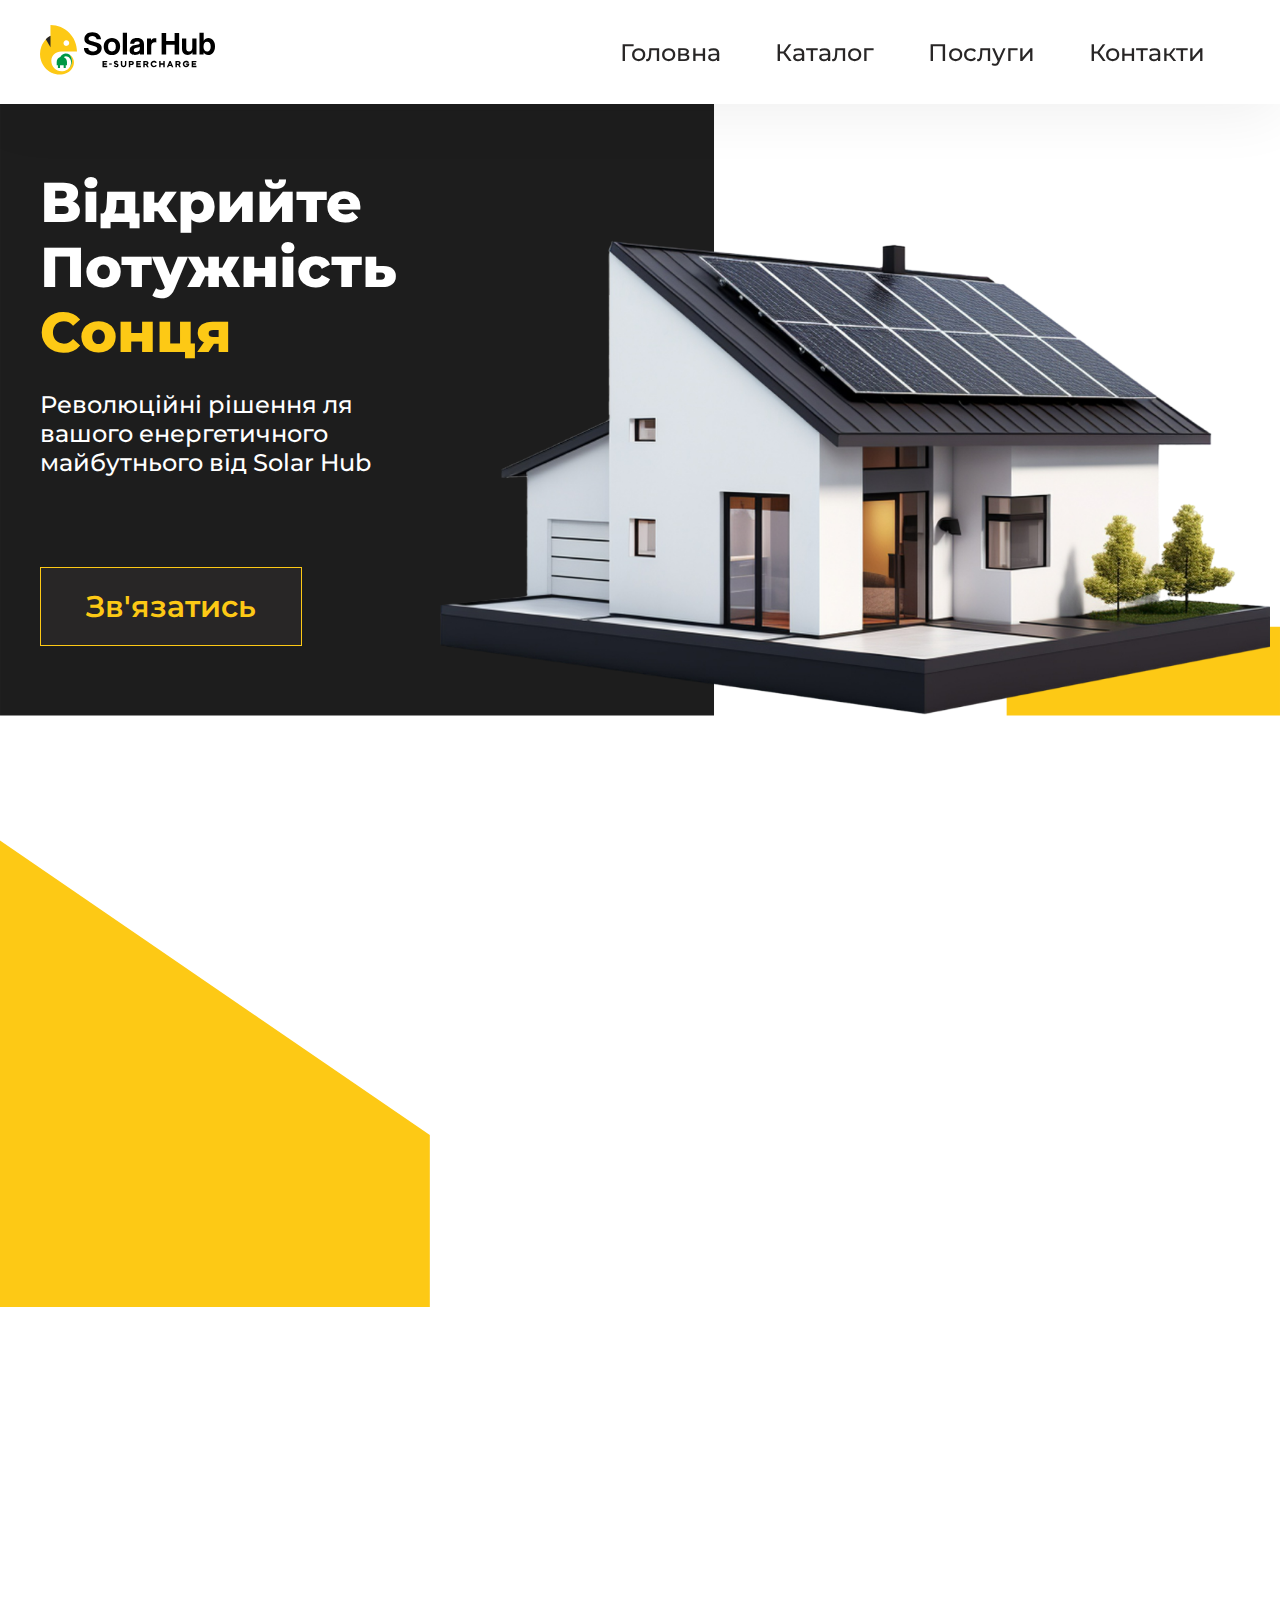
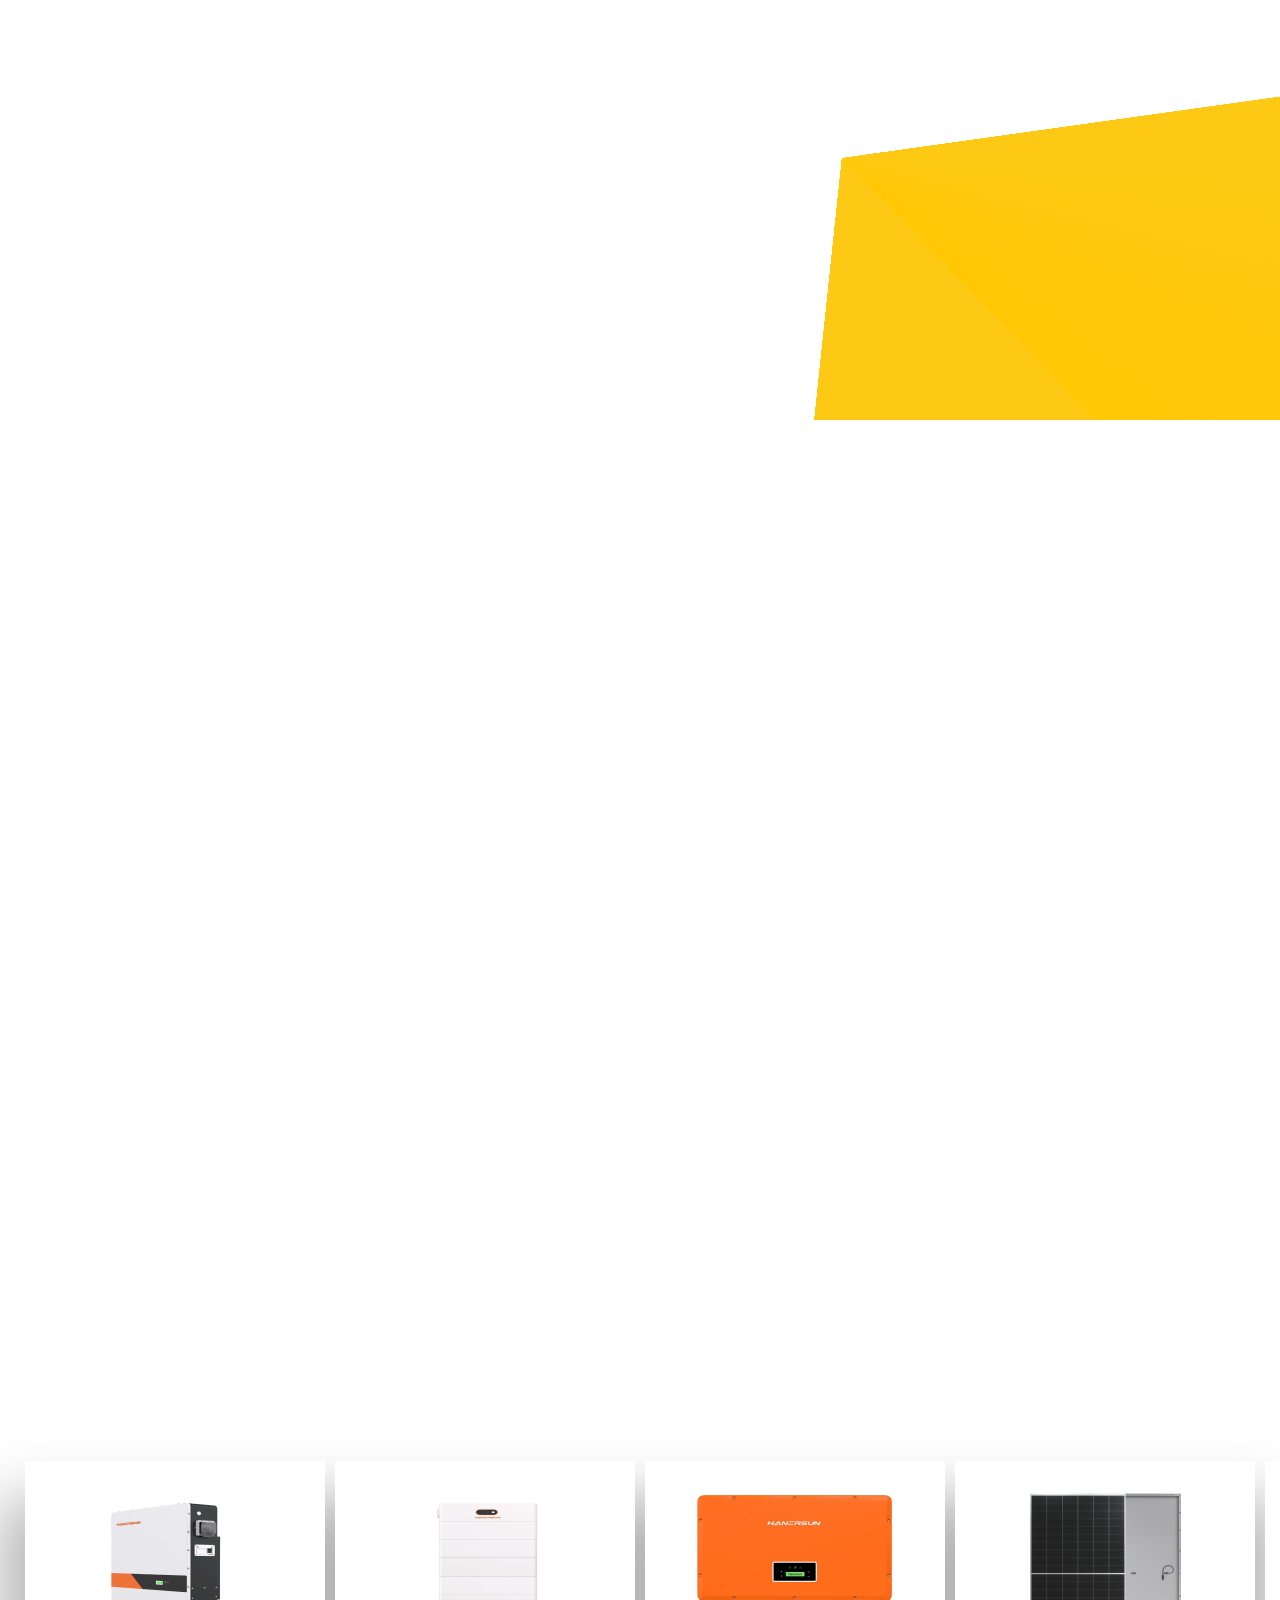
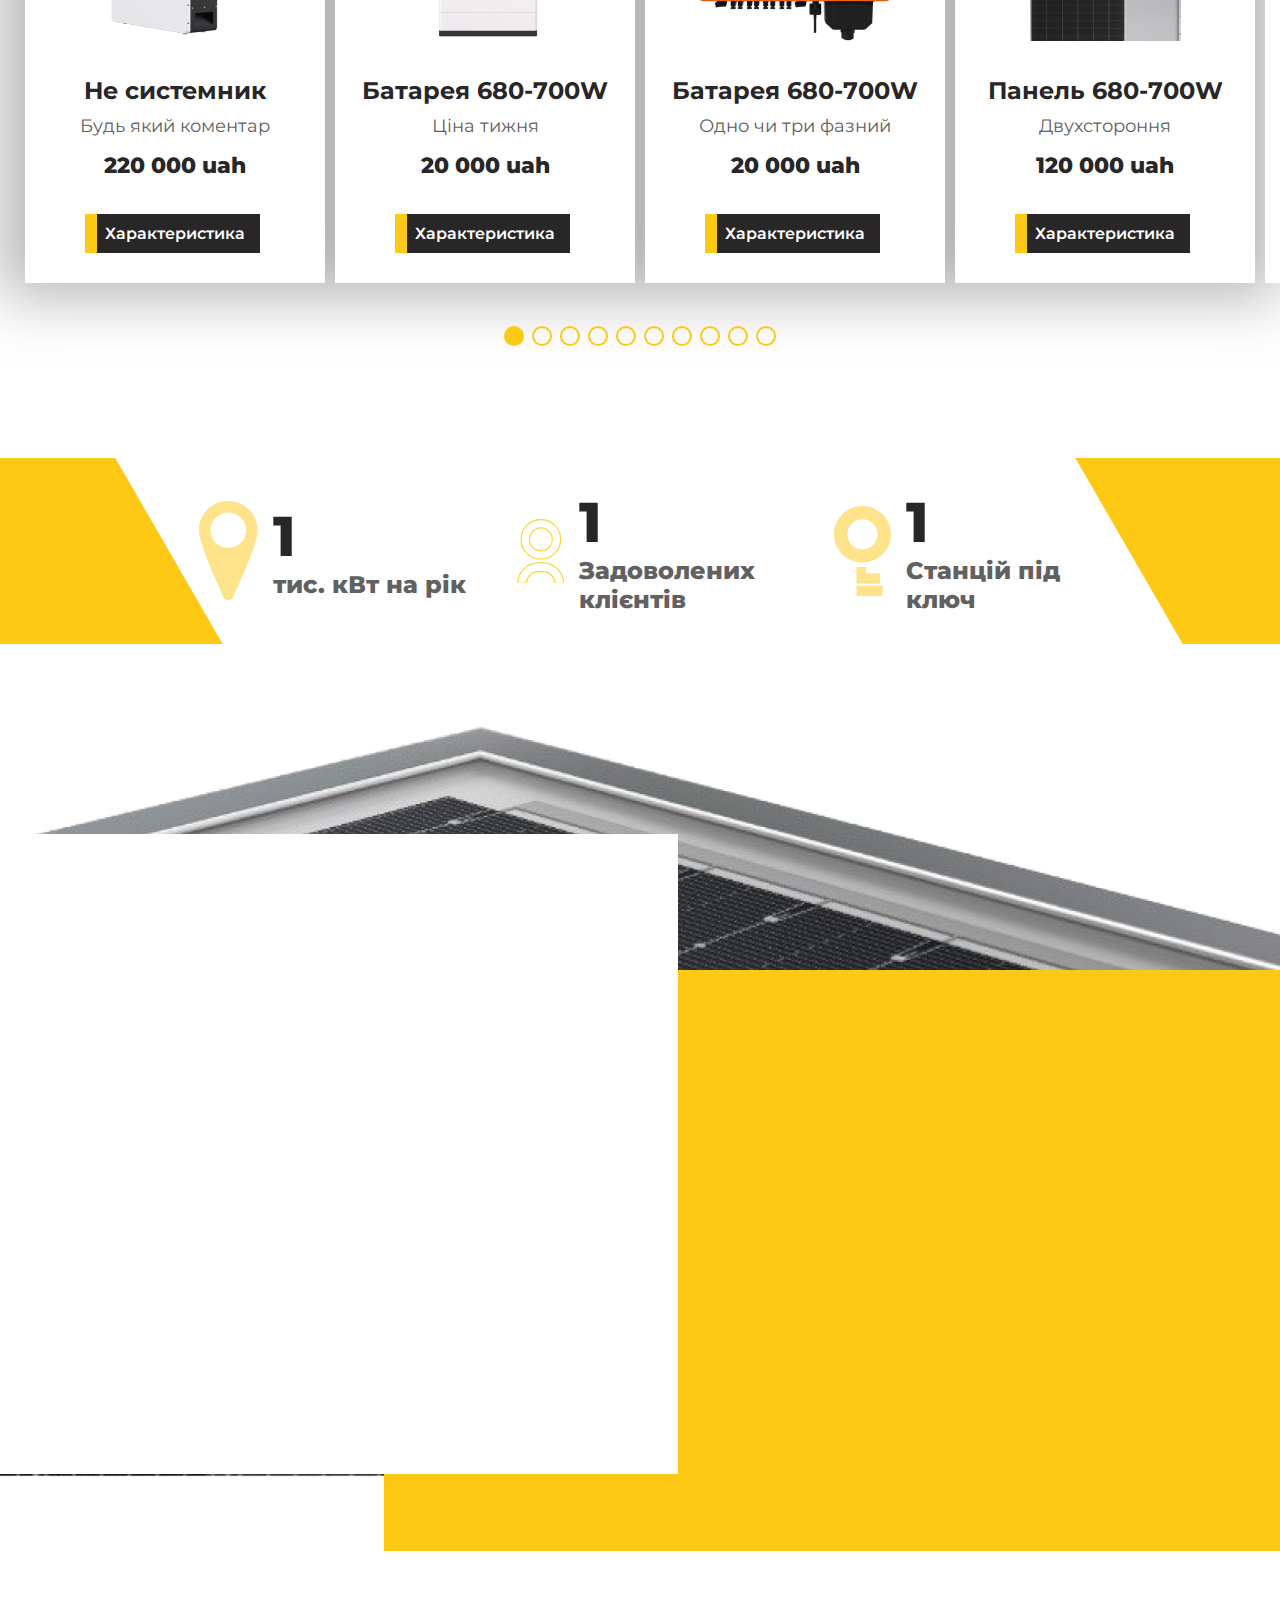
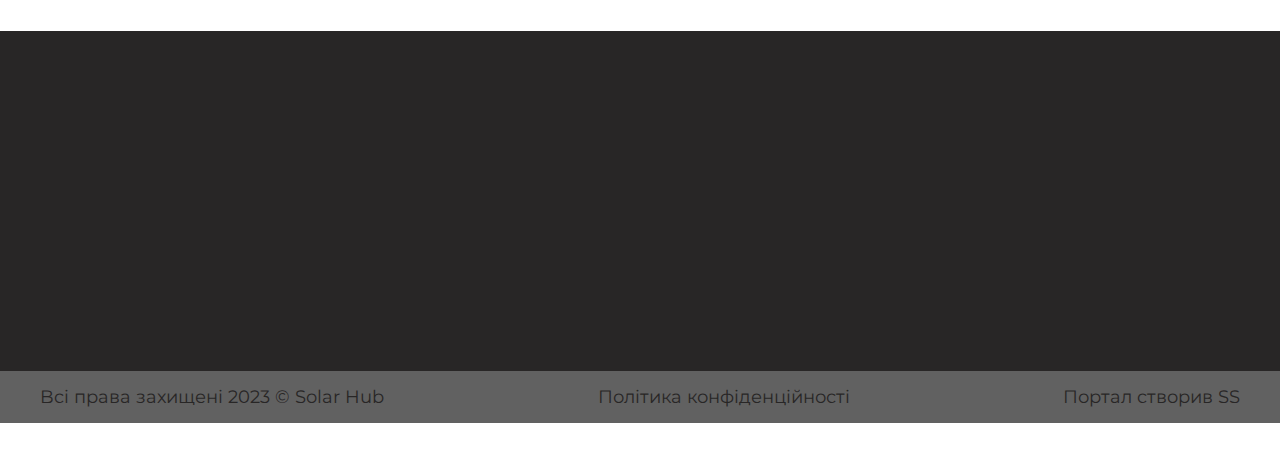
==== commit cf2034c4: "added modal window" ====
--- a/index.html
+++ b/index.html
@@ -734,86 +734,86 @@
         <div class="modal-content">
             <span class="close">&times;</span>
             <form id="form" method="post" action="#####">
-                <h3 class="form-title">Залишити заявку</h3>
-                <label class="input-text" for="name">Ім'я
+                <h3 class="form__title">Швидка консультація</h3>
+                <p class="form__text">
+                    Замовте швидку консультацію та отримайте знижку 10% на перше замовлення
+                </p>
+                <label class="input-text" for="name">
+                <input id="name" name="name" type="text" required placeholder="Ім'я"/>
                 </label>
-                <input id="name" name="name" type="text" required/>
-                <label class="input-text" for="phone">Телефон
+                <label class="input-text" for="phone">
+                <input type="tel" id="phone" name="phone"  required placeholder="Телефон"/>
                 </label>
-                <input type="tel" id="phone" name="phone"  required/>
-                <label class="input-text" for="email">E-mail
+                <label class="input-text" for="dropdown" class="modal__dropdown">
+                    <select name="select-dropdown" class="select-dropdown"  id="dropdown" name="Оберіть категорію">
+                        <option  selected="selected">Оберіть категорію</option>
+                        <option value="01" >Юридична консультація</option>
+                        <option value="02">Роздрібна торгівля</option>
+                        <option value="03">Зібрати станцію</option>
+                        <option value="04">Інше</option>
+                    </select>
                 </label>
-                <input id="email" name="email" type="email" required/>
-
-                <label class="input-text" for="comment">Мені цікаво
-                </label>
-                <textarea id="comment" name="comment" placeholder="Коротко напишіть ваше питання"></textarea>
-                <input  id="submit" type="submit" value="Відправити запитання"/>
-                <div class="form-contact">
-                    <ul class="form-list">
-                        <li class="form-list-item">
-                            <a href="https://t.me/oleglexit">
-                                <svg class="telegram-form" viewBox="0 0 448 512" xmlns="http://www.w3.org/2000/svg"><path d="M446.7 98.6l-67.6 318.8c-5.1 22.5-18.4 28.1-37.3 17.5l-103-75.9-49.7 47.8c-5.5 5.5-10.1 10.1-20.7 10.1l7.4-104.9 190.9-172.5c8.3-7.4-1.8-11.5-12.9-4.1L117.8 284 16.2 252.2c-22.1-6.9-22.5-22.1 4.6-32.7L418.2 66.4c18.4-6.9 34.5 4.1 28.5 32.2z"/></svg>
-                            </a>
-                        </li>
-                        <li class="form-list-item">
-                            <a  href="tel:+380976647377">
-                                <svg class="viber-form" role="img" viewBox="0 0 24 24" xmlns="http://www.w3.org/2000/svg"><title/><path d="M11.398.002C9.473.028 5.331.344 3.014 2.467 1.294 4.177.693 6.698.623 9.82c-.06 3.11-.13 8.95 5.5 10.541v2.42s-.038.97.602 1.17c.79.25 1.24-.499 1.99-1.299l1.4-1.58c3.85.32 6.8-.419 7.14-.529.78-.25 5.181-.811 5.901-6.652.74-6.031-.36-9.831-2.34-11.551l-.01-.002c-.6-.55-3-2.3-8.37-2.32 0 0-.396-.025-1.038-.016zm.067 1.697c.545-.003.88.02.88.02 4.54.01 6.711 1.38 7.221 1.84 1.67 1.429 2.528 4.856 1.9 9.892-.6 4.88-4.17 5.19-4.83 5.4-.28.09-2.88.73-6.152.52 0 0-2.439 2.941-3.199 3.701-.12.13-.26.17-.35.15-.13-.03-.17-.19-.16-.41l.02-4.019c-4.771-1.32-4.491-6.302-4.441-8.902.06-2.6.55-4.732 2-6.172 1.957-1.77 5.475-2.01 7.11-2.02zm.36 2.6a.299.299 0 0 0-.3.299.3.3 0 0 0 .3.3 5.631 5.631 0 0 1 4.03 1.59c1.09 1.06 1.621 2.48 1.641 4.34a.3.3 0 0 0 .3.3v-.009a.3.3 0 0 0 .3-.3 6.451 6.451 0 0 0-1.81-4.76c-1.19-1.16-2.692-1.76-4.462-1.76zm-3.954.69a.955.955 0 0 0-.615.12h-.012c-.41.24-.788.54-1.148.94-.27.32-.421.639-.461.949a1.24 1.24 0 0 0 .05.541l.02.01a13.722 13.722 0 0 0 1.2 2.6 15.383 15.383 0 0 0 2.32 3.171l.03.04.04.03.03.03.03.03a15.603 15.603 0 0 0 3.18 2.33c1.32.72 2.122 1.06 2.602 1.2v.01c.14.04.268.06.398.06a1.84 1.84 0 0 0 1.102-.472c.39-.35.7-.738.93-1.148v-.01c.23-.43.15-.841-.18-1.121a13.632 13.632 0 0 0-2.15-1.54c-.51-.28-1.03-.11-1.24.17l-.45.569c-.23.28-.65.24-.65.24l-.012.01c-3.12-.8-3.95-3.959-3.95-3.959s-.04-.43.25-.65l.56-.45c.27-.22.46-.74.17-1.25a13.522 13.522 0 0 0-1.54-2.15.843.843 0 0 0-.504-.3zm4.473.89a.3.3 0 0 0 .002.6 3.78 3.78 0 0 1 2.65 1.15 3.5 3.5 0 0 1 .9 2.57.3.3 0 0 0 .3.299l.01.012a.3.3 0 0 0 .3-.301c.03-1.19-.34-2.19-1.07-2.99-.73-.8-1.75-1.25-3.05-1.34a.3.3 0 0 0-.042 0zm.49 1.619a.305.305 0 0 0-.018.611c.99.05 1.47.55 1.53 1.58a.3.3 0 0 0 .3.29h.01a.3.3 0 0 0 .29-.32c-.07-1.34-.8-2.091-2.1-2.161a.305.305 0 0 0-.012 0z"/></svg>
-                            </a>
-                        </li>
-                        <li class="form-list-item">
-                            <a href="tel:+380976647377">
-                                <svg class="whatsapp-form" height="56.693px" id="Layer_1" style="enable-background:new 0 0 56.693 56.693;" version="1.1" viewBox="0 0 56.693 56.693" width="56.693px" xml:space="preserve" xmlns="http://www.w3.org/2000/svg" xmlns:xlink="http://www.w3.org/1999/xlink"><style type="text/css">
-                                .st0{fill-rule:evenodd;clip-rule:evenodd;}
-                            </style><g><path class="st0" d="M46.3802,10.7138c-4.6512-4.6565-10.8365-7.222-17.4266-7.2247c-13.5785,0-24.63,11.0506-24.6353,24.6333   c-0.0019,4.342,1.1325,8.58,3.2884,12.3159l-3.495,12.7657l13.0595-3.4257c3.5982,1.9626,7.6495,2.9971,11.7726,2.9985h0.01   c0.0008,0-0.0006,0,0.0002,0c13.5771,0,24.6293-11.0517,24.635-24.6347C53.5914,21.5595,51.0313,15.3701,46.3802,10.7138z    M28.9537,48.6163h-0.0083c-3.674-0.0014-7.2777-0.9886-10.4215-2.8541l-0.7476-0.4437l-7.7497,2.0328l2.0686-7.5558   l-0.4869-0.7748c-2.0496-3.26-3.1321-7.028-3.1305-10.8969c0.0044-11.2894,9.19-20.474,20.4842-20.474   c5.469,0.0017,10.6101,2.1344,14.476,6.0047c3.8658,3.8703,5.9936,9.0148,5.9914,14.4859   C49.4248,39.4307,40.2395,48.6163,28.9537,48.6163z"/><path class="st0" d="M40.1851,33.281c-0.6155-0.3081-3.6419-1.797-4.2061-2.0026c-0.5642-0.2054-0.9746-0.3081-1.3849,0.3081   c-0.4103,0.6161-1.59,2.0027-1.9491,2.4136c-0.359,0.4106-0.7182,0.4623-1.3336,0.1539c-0.6155-0.3081-2.5989-0.958-4.95-3.0551   c-1.83-1.6323-3.0653-3.6479-3.4245-4.2643c-0.359-0.6161-0.0382-0.9492,0.27-1.2562c0.2769-0.2759,0.6156-0.7189,0.9234-1.0784   c0.3077-0.3593,0.4103-0.6163,0.6155-1.0268c0.2052-0.4109,0.1027-0.7704-0.0513-1.0784   c-0.1539-0.3081-1.3849-3.3379-1.8978-4.5706c-0.4998-1.2001-1.0072-1.0375-1.3851-1.0566   c-0.3585-0.0179-0.7694-0.0216-1.1797-0.0216s-1.0773,0.1541-1.6414,0.7702c-0.5642,0.6163-2.1545,2.1056-2.1545,5.1351   c0,3.0299,2.2057,5.9569,2.5135,6.3676c0.3077,0.411,4.3405,6.6282,10.5153,9.2945c1.4686,0.6343,2.6152,1.013,3.5091,1.2966   c1.4746,0.4686,2.8165,0.4024,3.8771,0.2439c1.1827-0.1767,3.6419-1.489,4.1548-2.9267c0.513-1.438,0.513-2.6706,0.359-2.9272   C41.211,33.7433,40.8006,33.5892,40.1851,33.281z"/></g></svg>
-                            </a>
-                        </li>
-                        <li class="form-list-item">
-                            <a href="https://freelancehunt.com/freelancer/midnightthe1.html">
-                                <svg class="freelance-form" version="1.1" id="Шар_1" xmlns="http://www.w3.org/2000/svg" xmlns:xlink="http://www.w3.org/1999/xlink" x="0px" y="0px"
-                                     viewBox="0 0 100 100" style="enable-background:new 0 0 100 100;" xml:space="preserve">
-   <style type="text/css">
-       /*.st0{fill:#4B4B4B;}*/
-       /*.st1{opacity:0.54;}*/
-       .st2{fill:none;stroke:#4B4B4B;stroke-width:93;stroke-miterlimit:10;}
-       .st3{fill:#828282;}
-   </style>
-                                    <g>
-       <path class="st0" d="M50.19,59.37h-1.12c-3.18,0-5.76-2.58-5.76-5.76v-7.04c0-3.18,2.58-5.76,5.76-5.76h1.12
-           c3.18,0,5.76,2.58,5.76,5.76v7.04C55.95,56.79,53.37,59.37,50.19,59.37z"/>
-   </g>
-                                    <g>
-       <path class="st0" d="M58.78,40.3c-2.48-2.36-5.74-3.66-9.17-3.66c-3.43,0-6.68,1.3-9.17,3.66l-7.77-8.18
-           c4.59-4.36,10.61-6.76,16.94-6.76c6.33,0,12.35,2.4,16.94,6.76L58.78,40.3z"/>
-   </g>
-                                    <g class="st1">
-       <path class="st2" d="M49.61,68.9"/>
-   </g>
-                                    <g>
-       <path class="st0" d="M49.61,74.6c-6.33,0-12.35-2.4-16.94-6.76l7.77-8.18c2.48,2.36,5.74,3.66,9.17,3.66c3.43,0,6.68-1.3,9.17-3.66
-           l7.77,8.18C61.96,72.2,55.95,74.6,49.61,74.6z"/>
-   </g>
-                                    <path class="st0" d="M93.28,31.65c-2.39-5.64-5.8-10.71-10.15-15.06c-4.35-4.35-9.41-7.76-15.06-10.15
-       c-5.84-2.47-12.05-3.72-18.44-3.72s-12.6,1.25-18.44,3.72c-5.64,2.39-10.71,5.8-15.06,10.15C11.79,20.94,8.37,26,5.98,31.65
-       c-2.47,5.84-3.72,12.05-3.72,18.44s1.25,12.6,3.72,18.44c2.39,5.64,5.8,10.71,10.15,15.06c4.35,4.35,9.41,7.76,15.06,10.15
-       c5.84,2.47,12.05,3.72,18.44,3.72s12.6-1.25,18.44-3.72c5.64-2.39,10.71-5.8,15.06-10.15c4.35-4.35,7.76-9.41,10.15-15.06
-       C95.75,62.68,97,56.48,97,50.09S95.75,37.49,93.28,31.65z M49.63,86.18c-17.74,0-32.52-12.87-35.52-29.77h20.82
-       c0.69,0,1.25-0.56,1.25-1.25v-10c0-0.69-0.56-1.25-1.25-1.25H14.08C17.02,26.95,31.83,14,49.63,14c19.9,0,36.09,16.19,36.09,36.09
-       C85.72,69.99,69.53,86.18,49.63,86.18z"/>
-                                    <g>
-       <path class="st3" d="M49.63,97.46V86.18c19.9,0,36.09-16.19,36.09-36.09c0-10.87-4.83-21.06-13.25-27.95l7.14-8.73
-           C90.66,22.45,97,35.82,97,50.09c0,6.39-1.25,12.6-3.72,18.44c-2.39,5.64-5.8,10.71-10.15,15.06c-4.35,4.35-9.41,7.76-15.06,10.15
-           C62.23,96.2,56.02,97.46,49.63,97.46z"/>
-   </g>
-                                 </svg>
-                            </a>
-                        </li>
-                    </ul>
-                    <a href="tel:+380976647377" class="contact-link">
-                        <p class="form-number">+380976647377</p>
-                    </a>
-                </div>
+                
+                <input  id="submit" class="form__page__submit form__page__submit--modal" type="submit" value="Відправити"/>
+                
             </form>
+            <acticle class="form-contacts">
+                <h3 class="form-contacts__title">Інформація</h3>
+                <ul class="form-contacts__contacts-list">
+                    <li class="form-contacts__contacts-list__item">
+                        <a class="form-contacts__contacts-list__link" href="tel:+380666666666">
+                            <svg width="20" height="20" viewBox="0 0 20 20" fill="none" xmlns="http://www.w3.org/2000/svg">
+                                <path d="M18.7106 14.2197L16.3469 11.88C15.6947 11.2344 14.6355 11.2344 13.9833 11.88L12.9093 12.943C12.414 13.4333 11.6098 13.4333 11.1194 12.943L6.46077 8.32669C5.96548 7.83641 5.96548 7.04517 6.46077 6.5549C6.6324 6.385 7.13259 5.88987 7.53471 5.49183C8.18202 4.85107 8.19182 3.80256 7.53471 3.1521L5.17106 0.817216C4.51884 0.171605 3.45961 0.171605 2.8074 0.817216C2.32192 1.29293 2.165 1.44827 1.94432 1.66185C-0.404618 3.98702 -0.404618 7.77331 1.94432 10.1033L9.32461 17.4138C11.6785 19.7438 15.4937 19.7487 17.8524 17.4138L18.7106 16.5643C19.3628 15.9138 19.3628 14.8653 18.7106 14.2197ZM15.5574 12.6566L17.9211 14.9964C18.1368 15.21 18.1368 15.5595 17.9211 15.7779L17.5287 16.1662L14.3756 13.045L14.7679 12.6566C14.9886 12.4431 15.3416 12.4431 15.5574 12.6566ZM4.38154 1.59874L6.74519 3.93362C6.96096 4.14721 6.96096 4.49671 6.74519 4.71515L6.35288 5.10349L3.20461 1.98708L3.59692 1.6036C3.80778 1.38031 4.16086 1.38031 4.38154 1.59874ZM10.1141 16.6323L2.73384 9.3218C0.914516 7.52089 0.816439 4.69573 2.4249 2.77832L5.56827 5.88987C4.74442 6.81703 4.77875 8.2296 5.67125 9.11307L10.3299 13.7294C11.2224 14.6129 12.6494 14.6517 13.5861 13.8314L16.7294 16.9429C14.7924 18.5254 11.9433 18.4429 10.1141 16.6323Z" fill="white"/>
+                                </svg>
+                                
+                            <p class="form-contacts__contacts-list__text">
+                                067-354-35-21
+                            </p>
+                        </a>
+                    </li>
+                    <li class="form-contacts__contacts-list__item">
+                        <a class="form-contacts__contacts-list__link" href="mailto:email@gamil.com">
+                            <svg width="17" height="19" viewBox="0 0 17 19" fill="none" xmlns="http://www.w3.org/2000/svg">
+                                <path d="M6.62285 9.17943C7.75564 9.89786 9.14833 9.97554 10.4429 9.38818C10.7176 9.26197 10.8402 8.94158 10.7127 8.66975C10.5852 8.39791 10.2615 8.27656 9.98689 8.40277C9.04045 8.8348 8.03026 8.78626 7.21622 8.26685C6.4218 7.76202 5.94612 6.90767 5.94612 5.97566C5.94612 4.47571 7.17699 3.2573 8.69228 3.2573C10.2076 3.2573 11.4384 4.47571 11.4384 5.97566C11.4384 6.27663 11.1932 6.51933 10.8892 6.51933C10.6146 6.51933 10.3547 6.3106 10.34 5.98537C10.34 5.98051 10.34 5.98052 10.34 5.97566C10.34 5.07763 9.59949 4.34464 8.69228 4.34464C7.78507 4.34464 7.04459 5.07763 7.04459 5.97566C7.04459 6.87369 7.78507 7.60667 8.69228 7.60667C9.11401 7.60667 9.49651 7.45135 9.79074 7.18922C10.0801 7.44649 10.4675 7.60667 10.8892 7.60667C11.7964 7.60667 12.5369 6.87369 12.5369 5.97566C12.5369 3.87864 10.8156 2.1748 8.69228 2.1748C6.57382 2.1748 4.85257 3.87864 4.85257 5.97566C4.84766 7.27659 5.50968 8.47557 6.62285 9.17943ZM8.68737 6.51933C8.38334 6.51933 8.13814 6.27663 8.13814 5.97566C8.13814 5.6747 8.38334 5.43198 8.68737 5.43198C8.96689 5.43198 9.20228 5.64072 9.2317 5.91256C9.22189 5.9611 9.22189 6.01449 9.2268 6.06304C9.18757 6.32031 8.96199 6.51933 8.68737 6.51933Z" fill="white"/>
+                                <path d="M16.9212 7.13569C16.9212 6.99492 16.8624 6.85414 16.7594 6.7522L14.7292 4.7377V0.54367C14.7292 0.242708 14.484 0 14.18 0H3.20026C2.89622 0 2.65102 0.242708 2.65102 0.54367V4.7377L0.615929 6.7522L0.611024 6.75706C0.508044 6.86385 0.454102 6.99977 0.454102 7.13569V16.9169C0.454102 17.815 1.19458 18.548 2.10179 18.548H15.2735C16.1807 18.548 16.9212 17.815 16.9212 16.9169V7.13569ZM15.5972 7.13569L14.7292 7.99489V6.27164L15.5972 7.13569ZM13.6307 1.08734V4.96101V9.08223L10.659 12.0239H6.72122L3.74949 9.08223V4.96101V1.08734H13.6307ZM2.65102 7.99489L1.78304 7.13569L2.65102 6.27164V7.99489ZM1.55256 16.6888V8.44633L5.71593 12.5676L1.55256 16.6888ZM2.33228 17.4558L6.72122 13.1112H10.659L15.0479 17.4558H2.33228ZM15.8228 16.6888L11.6594 12.5676L15.8228 8.44633V16.6888Z" fill="white"/>
+                                </svg>
+                                
+                            <p class="form-contacts__contacts-list__text">
+                                email@gamil.com
+                            </p>
+                        </a>
+                    </li>
+                    <li class="form-contacts__contacts-list__item">
+                        <a class="form-contacts__contacts-list__link" href="/">
+                            <svg width="16" height="21" viewBox="0 0 16 21" fill="none" xmlns="http://www.w3.org/2000/svg">
+                                <path d="M7.68778 0C3.6323 0 0.336914 3.26204 0.336914 7.27647C0.336914 8.6308 0.714511 9.956 1.43538 11.1016L7.27095 20.412C7.38374 20.5916 7.57989 20.6984 7.79076 20.6984H7.79566C8.01143 20.6984 8.20759 20.5867 8.31547 20.4023L14.0039 11.0045C14.6807 9.88318 15.0386 8.59197 15.0386 7.27647C15.0386 3.26204 11.7433 0 7.68778 0ZM12.9545 10.3783L7.78586 18.9217L2.4799 10.4608C1.88163 9.50456 1.55797 8.40265 1.55797 7.27161C1.55797 3.92706 4.31393 1.19899 7.69268 1.19899C11.0714 1.19899 13.8225 3.92706 13.8225 7.27161C13.8176 8.37352 13.5185 9.44631 12.9545 10.3783Z" fill="white"/>
+                                <path d="M7.68763 3.63574C5.66234 3.63574 4.01465 5.26676 4.01465 7.2764C4.01465 9.27149 5.63782 10.9171 7.68763 10.9171C9.76686 10.9171 11.3655 9.25207 11.3655 7.2764C11.3655 5.26676 9.71782 3.63574 7.68763 3.63574ZM7.68763 9.70836C6.32926 9.70836 5.2308 8.61617 5.2308 7.2764C5.2308 5.93664 6.33907 4.84444 7.68763 4.84444C9.04109 4.84444 10.1445 5.94149 10.1445 7.2764C10.1445 8.59675 9.07051 9.70836 7.68763 9.70836Z" fill="white"/>
+                                </svg>
+                                
+                            <p class="form-contacts__contacts-list__text">
+                                м. Київ вул. Наподолі 13 оф. 4 
+                            </p>
+                        </a>
+                    </li>
+                    <li class="form-contacts__contacts-list__item">
+                        <div class="form-contacts__contacts-list__link">
+                            <svg width="18" height="17" viewBox="0 0 18 17" fill="none" xmlns="http://www.w3.org/2000/svg">
+                                <path d="M14.6353 8.33287C14.6353 11.3248 12.1921 13.7614 9.16447 13.7614C6.1368 13.7614 3.6936 11.3248 3.6936 8.33287C3.6936 5.34092 6.1368 2.9043 9.16447 2.9043C12.1921 2.9043 14.6353 5.34092 14.6353 8.33287Z" stroke="white" stroke-width="2"/>
+                                <path d="M16.5527 8.33333C16.5527 12.3772 13.2511 15.6667 9.16453 15.6667C5.07797 15.6667 1.77637 12.3772 1.77637 8.33333C1.77637 4.28942 5.07797 1 9.16453 1C13.2511 1 16.5527 4.28942 16.5527 8.33333Z" stroke="white" stroke-width="2"/>
+                                <ellipse cx="9.16486" cy="8.33305" rx="1.19831" ry="1.19048" fill="white"/>
+                                <path d="M10.1646 4.99967C10.1646 4.44739 9.71684 3.99967 9.16455 3.99967C8.61227 3.99967 8.16455 4.44739 8.16455 4.99967L10.1646 4.99967ZM8.16455 4.99967L8.16455 8.33301L10.1646 8.33301L10.1646 4.99967L8.16455 4.99967Z" fill="white"/>
+                                <path d="M10.8564 11.4234C11.2482 11.8126 11.8813 11.8105 12.2706 11.4187C12.6598 11.0269 12.6578 10.3938 12.266 10.0045L10.8564 11.4234ZM8.45977 9.04243L10.8564 11.4234L12.266 10.0045L9.86934 7.62359L8.45977 9.04243Z" fill="white"/>
+                                </svg>
+                                
+                                
+                            <p class="form-contacts__contacts-list__text">
+                                08:00 - 19:00
+                            </p>
+                        </div>
+                    </li>
+                </ul>
+            </acticle>
+            
         </div>
     </div>
   
--- a/styles/style.css
+++ b/styles/style.css
@@ -3,7 +3,7 @@
     --yellow-color: #FDC915;
     --grey-text: #616161;
     --grey_light-color: #727171;
-    --grey_light2-color: #72717178;
+    --grey_light2-color: #72717181;
     --grey_category: #F4F5F6;
 
 }
@@ -12,9 +12,9 @@
     font-family: 'Montserrat', sans-serif;
 }
 
-/* body{
+body{
     overflow-x: hidden;
-} */
+}
 
 .container{
     width: 100%;
@@ -930,6 +930,7 @@
     z-index: 35;
 }
 .modal {
+    background-color: var(--grey_light2-color);
     pointer-events: none;
     opacity: 0;
     transform: translateY(-100%);
@@ -940,9 +941,7 @@
     height: 100%;
     top: 0;
     overflow-y: hidden;
-
-}
-
+}
 .modal.modal-an {
     z-index: 1;
     animation: modalAnimClose .3s linear forwards;
@@ -953,7 +952,6 @@
     pointer-events: initial;
     animation: modalAnimOpen .3s linear forwards;
 }
-
 @keyframes modalAnimOpen {
     0% {
         opacity: 0;
@@ -978,19 +976,21 @@
 }
 .modal-content {
     background-color: #fefefe;
-    margin: 90px auto;
-    padding: 60px;
-    border-radius: 40px;
-    width: 715px;
-    height: 628px;
-    text-align: center;
+    margin: 120px auto;
+    padding: 70px 0;
+    width: 60%;
+    height: fit-content;
     position: relative;
+    display: flex;
+    justify-items: center;
+    align-items: center;
+    gap: 100px;
 }
 #form{
     display: flex;
     flex-direction: column;
     position: relative;
-
+    padding: 0 0 0 100px;
 }
 #form>label{
     text-align: left;
@@ -1002,11 +1002,6 @@
     margin-bottom: 10px;
     padding: 6px;
     outline: none;
-    /*transition: all .3s;*/
-}
-
-form>input:hover,
-form>textarea:hover{
 }
 
 .close {
@@ -1019,7 +1014,6 @@
     float: right;
     transition: all .3s;
 }
-
 .close:hover,
 .close:focus {
     color: black;
@@ -1033,68 +1027,81 @@
     color: #000000;
     margin-bottom: 15px;
 }
+.form__text{
+    color: var(--grey-text);
+    font-size: 20px;
+    font-style: normal;
+    font-weight: 500;
+    line-height: normal;
+    margin-bottom: 30px;
+}
 .input-text{
+    font-size: 20px;
+    font-style: normal;
+    font-weight: 500;
+    line-height: normal;
+    padding: 10px;
+    border-bottom: 1px solid var(--grey_light2-color);
+    margin-bottom: 40px;
+}
+
+.form__title{
+    color: var(--black-color);
+    font-size: 40px;
+    font-style: normal;
     font-weight: 700;
-    font-size: 20px;
-    color: #000000;
-    margin-bottom: 8px;
-}
-#comment{
-    height: 67px;
-}
-#comment::placeholder{
-    font-weight: 600;
-    font-size: 16px;
-    color: #8C8C8C;
-    display: flex;
-    align-items: center;
-}
-#submit{
-    margin-top: 20px;
-    width: fit-content;
-    font-weight: 600;
+    line-height: normal;
+    margin-bottom: 10px;
+}
+#dropdown{
+    width: 100%;
+}
+.form__page__submit--modal{
+    padding: 15px 40px 40px 40px;
+}
+.form-contacts {
+    width: inherit;
+    padding: 60px 50px 60px 50px;
+    color: #fff;
+    background-color: var(--black-color);
+}
+.form-contacts__title{
+    font-size: 26px;
+    font-style: normal;
+    font-weight: 700;
+    line-height: normal;
+    margin-bottom: 50px;
+}
+.form-contacts__contacts-list{
+    display: flex;
+    flex-direction: column;
+    gap: 25px;
+}
+.form-contacts__contacts-list__link{
+    display: flex;
+    gap: 15px;
+}
+.form-contacts__contacts-list__text{
+    color: #fff;
     font-size: 18px;
-    text-align: center;
-    color: #FFFFFF;
-    padding: 10px 20px;
-    transition: all 0.3s;
-}
-#submit:hover{
-    color: #6FA3D4;
-    background: #FFFFFF;
-}
-.form-contact {
-    position: absolute;
-    right: 4px;
-    bottom: -31px;
-}
-.form-list {
-    display: flex;
-    column-gap: 3px;
-    justify-content: flex-end;
-}
-.freelance-form, .whatsapp-form, .viber-form, .telegram-form {
-    width: 32px;
-    height: 32px;
-    border: 2px solid #000000;
-    border-radius: 50%;
-    padding: 6px;
-    transition: all .3s;
-}
-.freelance-form:hover,
-.whatsapp-form:hover,
-.viber-form:hover,
-.telegram-form:hover {
-    border: 2px solid ;
-}
-.form-number:hover{
-}
-.form-number{
-    font-weight: 600;
-    font-size: 19px;
-    transition: all .3s;
-
-}
+    font-style: normal;
+    font-weight: 400;
+    line-height: normal;
+    transition: all .3s ease-in-out;
+}
+.form-contacts__contacts-list__text:hover{
+    color: var(--yellow-color);
+}
+.select-dropdown option{
+    font-size: 22px;
+    background-color: #fff;
+    color: var(--black-color);
+    width: 100%;
+  }
+.select-dropdown option:hover{
+    background-color: var(--grey_light-color);
+}
+
 .scroll-hidden { overflow: hidden }
 
 
@@ -1129,7 +1136,14 @@
     }
 }
 /* media max */
-
+@media (max-width: 1800px){
+    .modal-content {
+        padding: 40px 0;
+    }
+    #form {
+        padding: 0 0 0 60px;
+    }
+}
 @media (max-width: 1695px){
     .swiper__slide__title {
         font-size: 24px;
@@ -1163,6 +1177,19 @@
         height: auto;
     }
 }
+@media (max-width: 1500px) {
+    .form__title {
+        font-size: 32px;
+    }
+    .form__text {
+        font-size: 18px;
+        margin-bottom: 20px;
+    }
+    .form-contacts {
+        padding: 30px 40px;
+    }
+}
+
 @media (max-width: 1450px) {
     .statistic__box > svg {
         width: 20%;
@@ -1210,6 +1237,15 @@
     }
 
 }
+@media (max-width: 1255px){
+    .modal-content {
+        margin: 100px auto;
+        padding: 35px 0;
+        width: 60%;
+        gap: 30px;
+    }
+}
+
 @media (max-width: 1220px){
     .form__page {
         padding: 65px 122px 65px 87px;
@@ -1251,7 +1287,25 @@
         gap: 20px;
         width: 90%;
     }
-    
+    .form-contacts {
+        padding: 30px 10px;
+    }
+    #form {
+        padding: 0 0 0 30px;
+        max-width: 55%;
+    }
+    .form-contacts__title {
+        font-size: 22px;
+        margin-bottom: 30px;
+    }
+    .form-contacts__contacts-list__text {
+        font-size: 16px;
+    }
+    .input-text {
+        font-size: 18px;
+        padding: 7px;
+        margin-bottom: 15px;
+    }
 }
 @media (max-width: 1150px){
    
@@ -1295,6 +1349,12 @@
         width: 85%;
         margin-left: 50px;
     }
+    .modal-content {
+        margin: 100px auto;
+        padding: 20px 0;
+        width: 70%;
+        gap: 20px;
+    }
     
 }
 @media (max-width: 920px){
@@ -1367,6 +1427,25 @@
     .form__motto__text {
         font-size: 42px;
     }
+    .form-contacts__contacts-list__text,
+    .form__text{
+        font-size: 14px;
+    }
+    .form__text{
+        margin-bottom: 10px;
+    }
+    .form__title {
+        font-size: 22px;
+    }
+    .form__page__submit--modal {
+        padding: 5px;
+        font-size: 16px;
+        font-weight: 600;
+    }
+    .modal-content {
+        padding-top: 35px;
+    }
+    
 }
 @media(max-width: 850px){
     .advantages_boxes {
@@ -1489,6 +1568,27 @@
         margin-top: 30px;
         padding: 40px;
     }
+    .close {
+        position: absolute;
+        right: 9px;
+        top: -10px;
+        font-weight: 600;
+        font-size: 45px;
+        color: #000000;
+        float: right;
+        transition: all .3s;
+    }
+    .modal-content {
+        padding-top: 30px;
+    }
+    .select-dropdown option{
+        font-size: 16px;
+      }
+      .input-text {
+        font-size: 14px;
+        padding: 5px;
+        margin-bottom: 5px;
+    }
     
 }
 @media (max-width: 620px){
@@ -1509,6 +1609,24 @@
     .statistics__num {
         font-size: 42px;
     }
+    .form__text {
+        display: none;
+    }
+    .modal-content {
+        margin: 64px auto;
+    }
+    #form {
+        padding: 0 0 0 30px;
+        max-width: 45%;
+    }
+    .modal-content {
+        flex-direction: column;
+        margin: 64px auto;
+    }
+    #form {
+        padding: 0 20px;
+        max-width: 100%;
+    }
 
 }
 @media (max-width: 450px){
@@ -1534,22 +1652,25 @@
     .statistics__num {
         font-size: 50px;
     }
+    .form-contacts {
+        width: 90%;
+    }
 }
 @media (max-width: 426px){
-    .up_banner,
+    /* .up_banner,
     .advantages_wrapper,
     .form__wrapper {
         height: 100vh;
-    }
-    .up_banner{
+    } */
+    /* .up_banner{
         padding-top: 100px;
-    }
-    .up_banner__content {
+    } */
+    /* .up_banner__content {
         padding: 0 30px;
-    }
+    } */
     .up_banner__title {
         line-height: 65px;
-        margin-bottom: 135px;
+        margin-bottom: 25px;
     }
     .up_banner {
         margin-bottom: 50px;
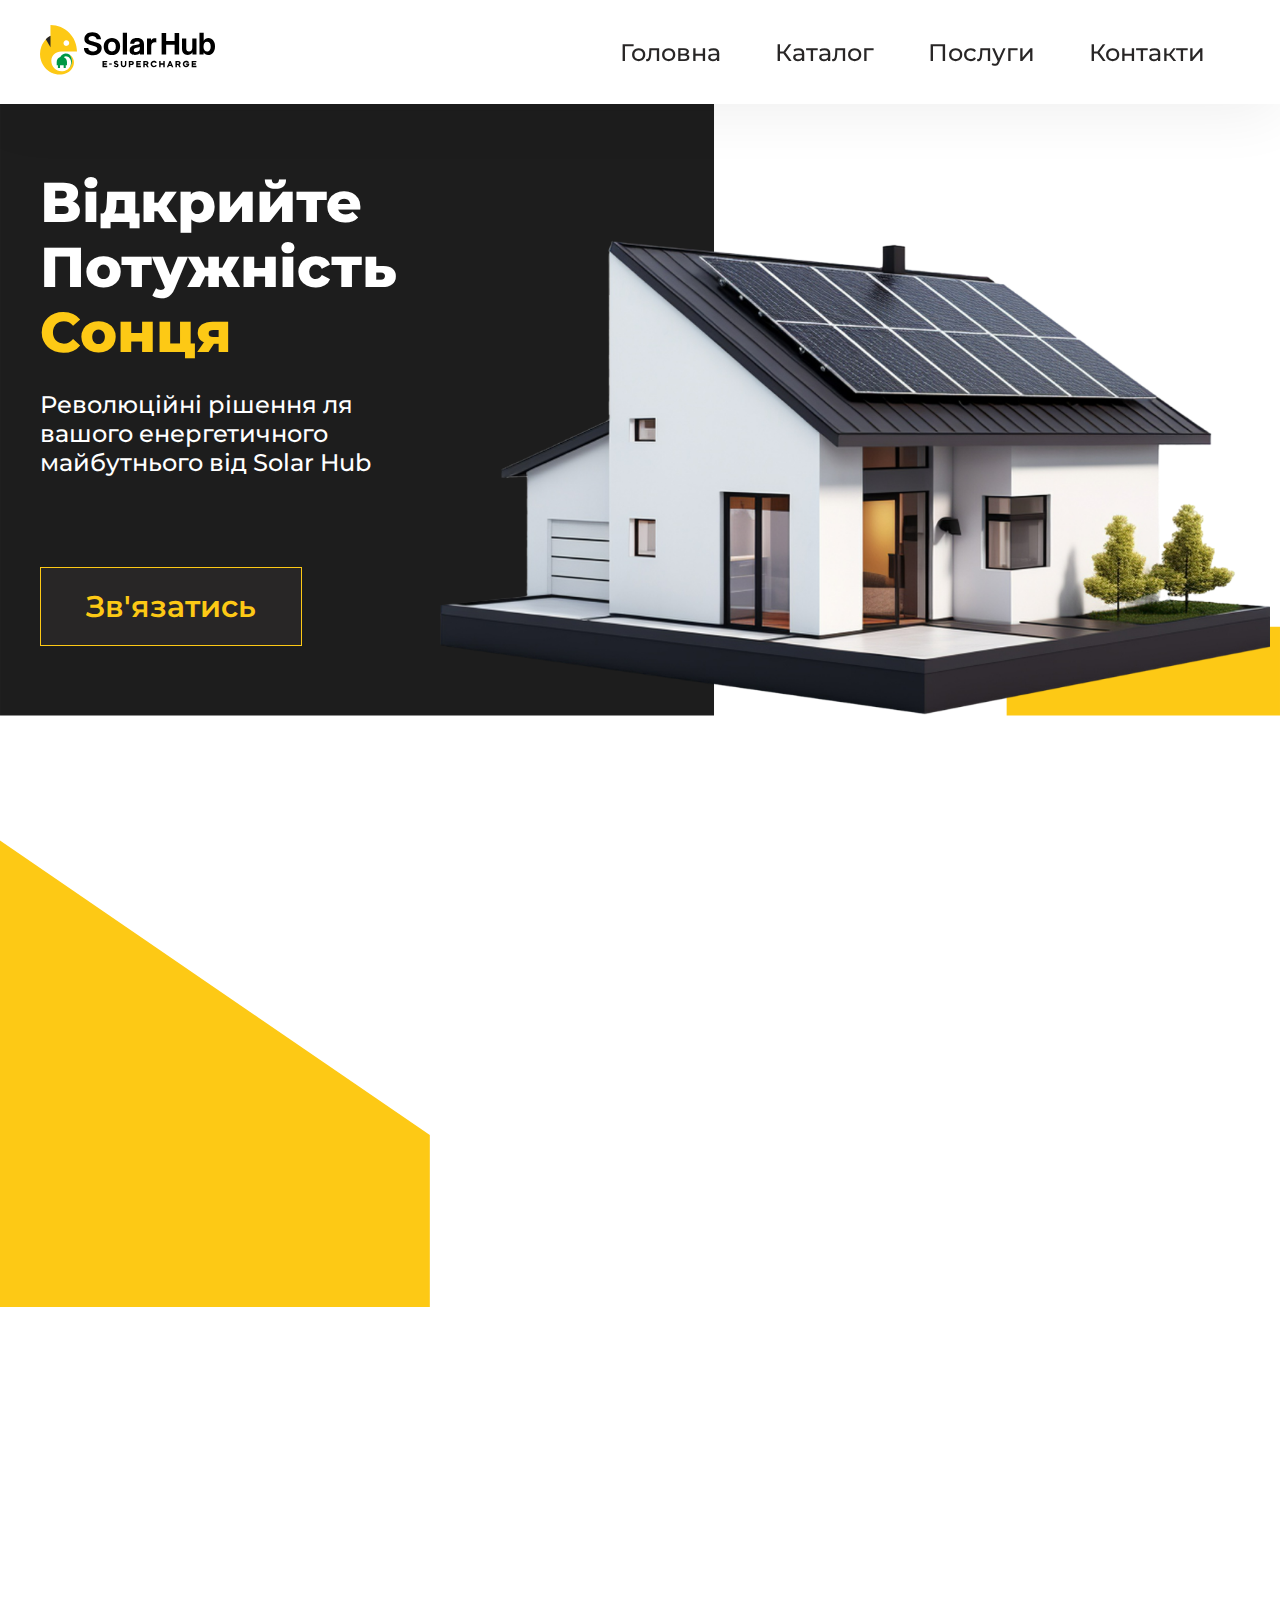
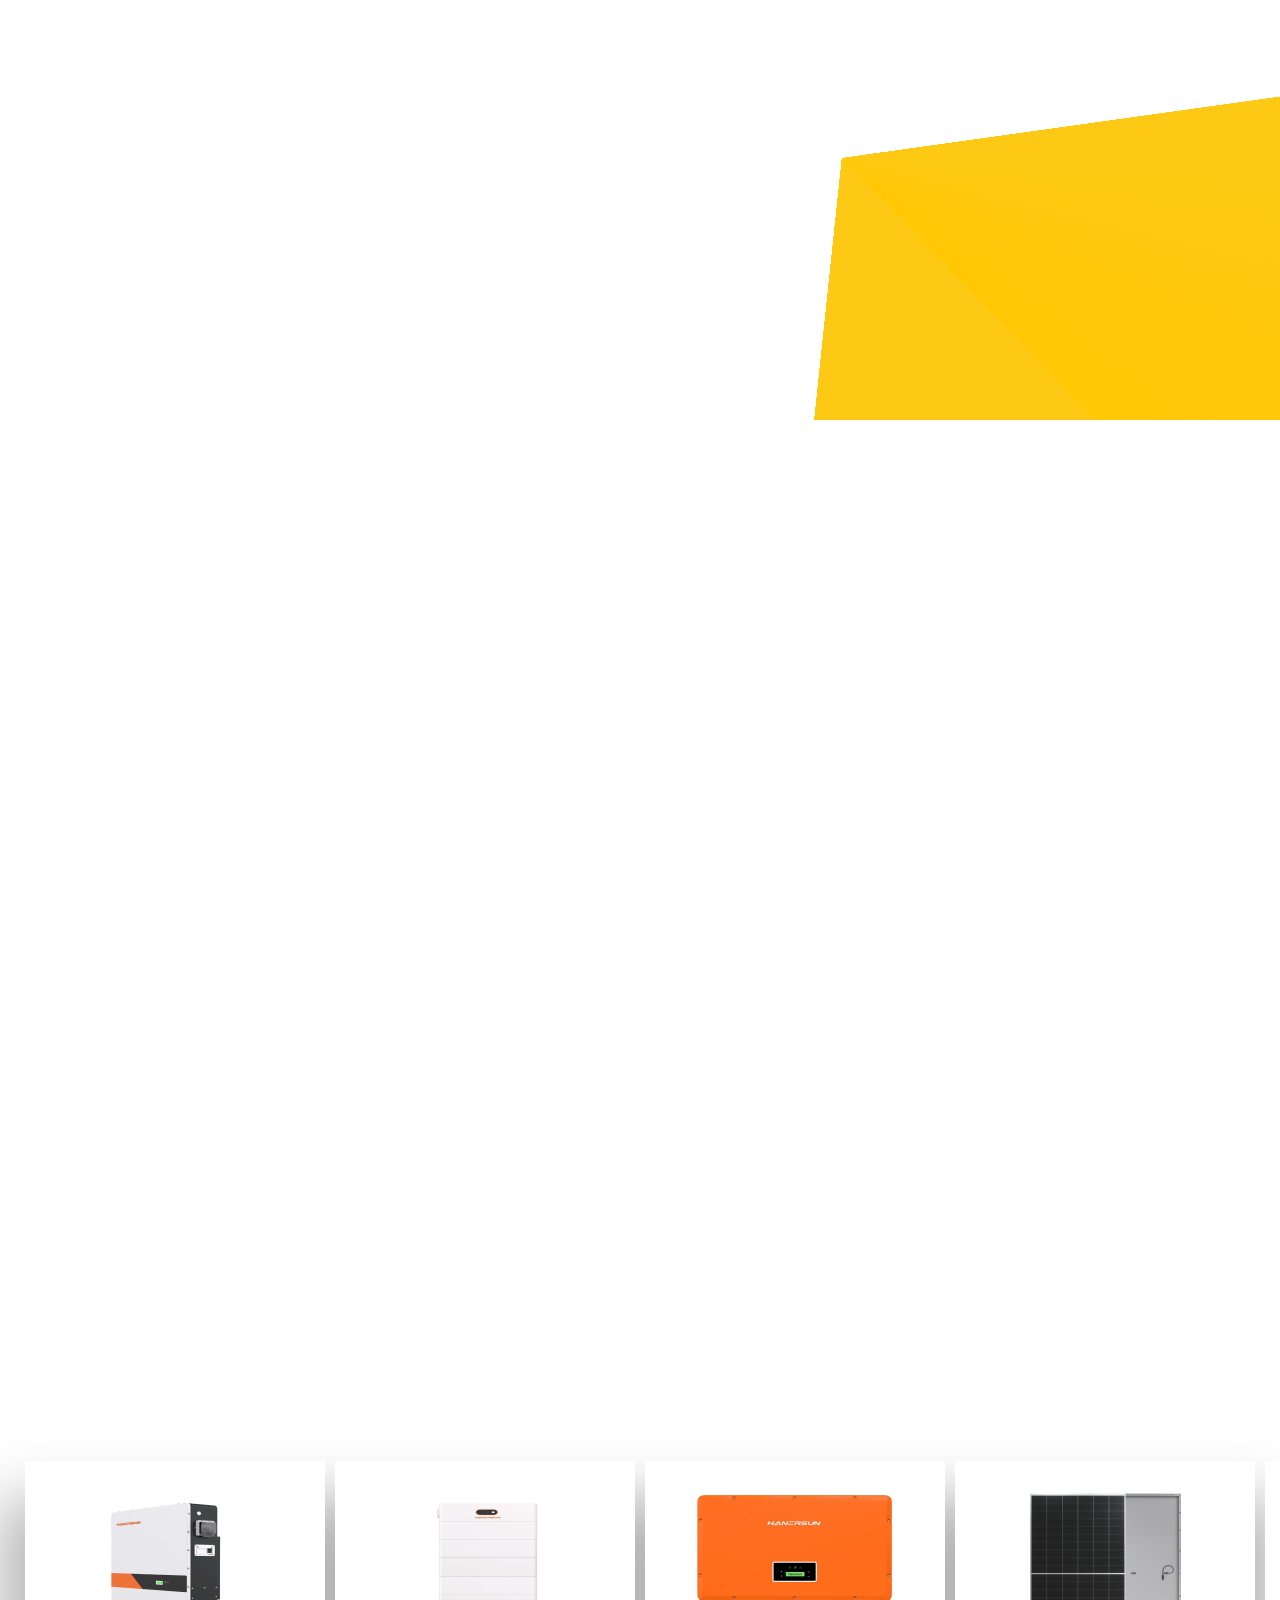
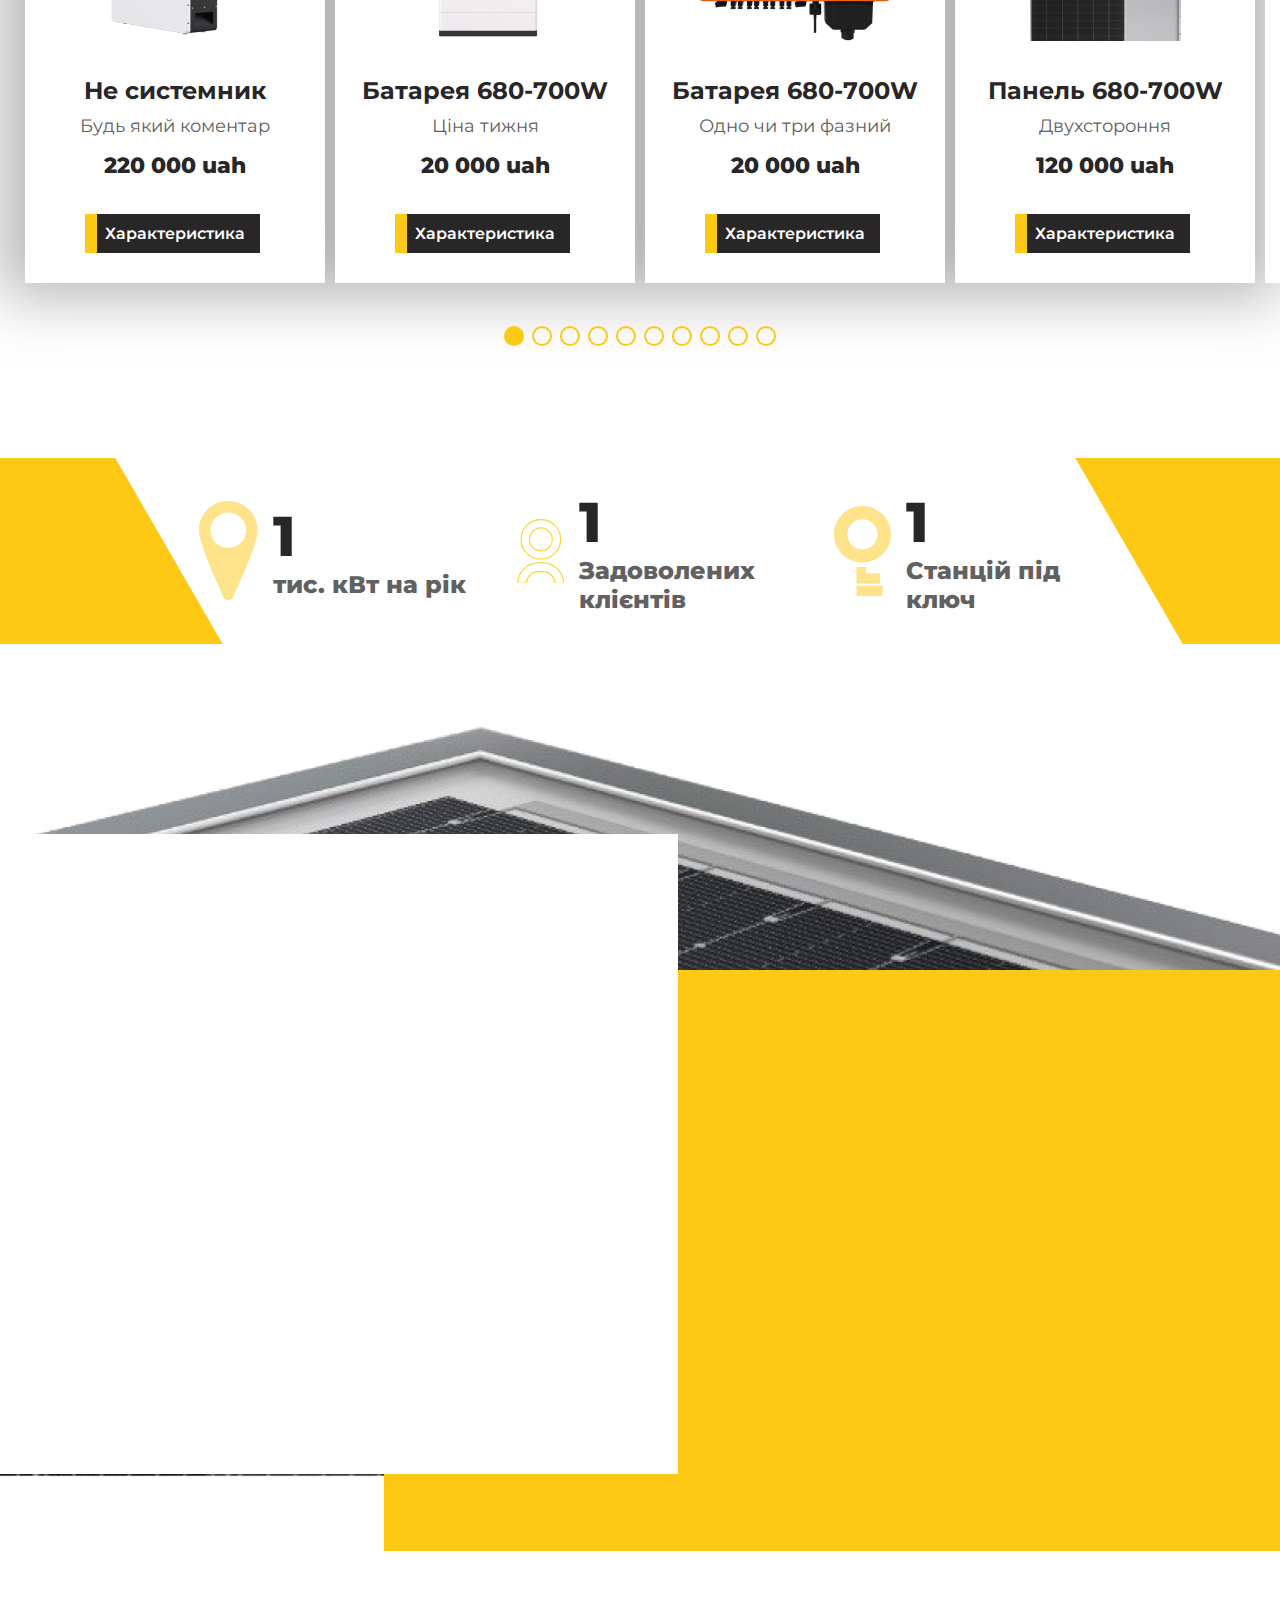
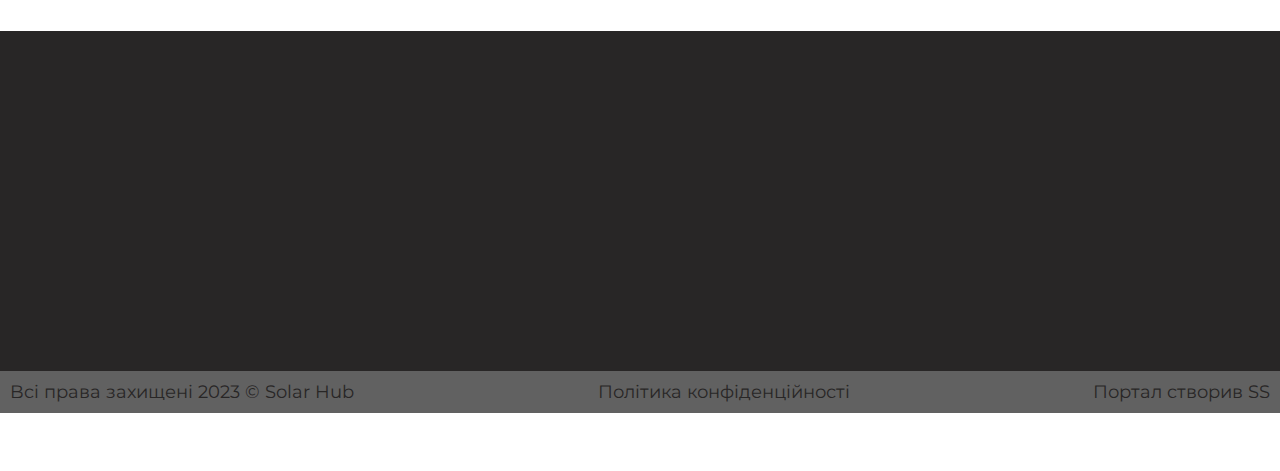
==== commit 14efa4be: "fix position, mobile catalog" ====
--- a/index.html
+++ b/index.html
@@ -15,7 +15,7 @@
     <header id="header">
         <div class="container">
           <div class="header__wrapper element_animation element_animation--up">
-            <a class="header__logo__link" href="/">
+            <a class="header__logo__link" href="./index.html">
                 <svg class="logo__header" width="175" height="50" viewBox="0 0 175 50" fill="none" xmlns="http://www.w3.org/2000/svg">
                     <path  fill-rule="evenodd" clip-rule="evenodd" d="M29.7238 29.6355C31.3602 31.6959 32.2191 34.3998 31.8742 37.297C31.3141 42.0042 27.4856 45.7844 22.7718 46.2874C16.5644 46.9508 11.3235 42.1008 11.3235 36.034C11.3235 35.8056 11.3301 35.5815 11.3433 35.3619C11.6354 30.3472 15.9736 26.5187 20.997 26.5187H36.9921C36.9921 11.87 25.1155 0 10.4735 0V10.8772C8.47463 11.9667 6.49556 13.4537 5.2677 14.9979C3.61371 17.0868 2.52204 18.5035 1.36667 21.4557C-0.359805 25.9014 -0.425699 30.9776 1.0284 35.6233C2.68898 40.9323 6.62955 45.444 11.4575 47.7218C16.2789 49.993 21.8163 50.1555 26.6443 47.9809C27.3648 47.6559 27.9754 47.333 28.6036 46.8981C29.4668 46.3072 30.4201 45.523 31.0967 44.6905C31.3361 44.3918 31.5645 44.1722 31.7974 43.8537C33.8423 41.1014 34.3036 37.9077 33.6468 35.1642C33.0779 32.8029 31.6765 30.7712 29.7238 29.6355ZM26.049 15.2659C27.7096 15.0704 29.0078 16.2916 29.1835 17.7523C29.3724 19.3887 28.1709 20.6979 26.73 20.8736C25.0738 21.0757 23.7317 19.8544 23.5692 18.4003C23.3891 16.7309 24.6147 15.435 26.049 15.2659Z" fill="#FDC915"/>
                     <path   fill-rule="evenodd" clip-rule="evenodd" d="M29.7239 29.6378C28.2412 28.7768 26.4203 28.2672 24.4347 28.6933C22.4775 29.1129 21.0586 30.3847 20.2964 32.0145C18.2163 32.6734 16.6963 34.6262 16.6963 36.9171V40.1416H17.9154V42.9246H20.024V40.1416H23.6527V42.9246H25.7614V40.1416H26.9804V36.9171C26.9804 34.8019 25.6845 32.9744 23.8482 32.188C25.2649 30.5802 28.0018 31.2699 29.6382 33.1743C31.0089 34.7689 31.3845 37.0555 30.9342 39.0741C30.6794 40.2207 30.2159 41.7561 29.2978 42.9356C30.9452 41.1081 31.9468 38.6897 31.9468 36.0341C31.9468 33.618 31.1165 31.3951 29.7239 29.6378Z" fill="#009845"/>
@@ -34,35 +34,35 @@
             </a>                    
             <ul class="header__nav">
                 <li class="header__nav__item">
-                    <a class="header__nav__link btn btn-3 hover-border-3" href="#footer">
+                    <a class="header__nav__link btn btn-3 hover-border-3" href="./index.html">
                         <span>Головна</span>
                     </a>
                 </li> 
                 <li class="header__nav__item">
-                    <a class="header__nav__link btn btn-3 hover-border-3" href="">
+                    <a class="header__nav__link btn btn-3 hover-border-3">
                         <span>Каталог</span>
                     </a>
                     <ul class="nav__category">
                         <li class="nav__category__item">
-                            <a class="nav__category__link" href="#" blanck>
+                            <a class="nav__category__link" href="./panels.html" target="_blank">
                                 <img  class="nav__category__img" src="./img/category/panel.png" alt="panel">
                                 <p class="nav__category__title">Сонячні панелі</p>
                             </a>
                         </li>
                         <li class="nav__category__item">
-                            <a class="nav__category__link" href="#" blanck>
+                            <a class="nav__category__link" href="./invertor.html" target="_blank">
                                 <img  class="nav__category__img" src="./img/category/invector.png" alt="inzh">
                                 <p class="nav__category__title">Інвертор</p>
                             </a>
                         </li>
                         <li class="nav__category__item">
-                            <a class="nav__category__link" href="#" blanck>
+                            <a class="nav__category__link" href="./hybrid.html" target="_blank">
                                 <img  class="nav__category__img" src="./img/category/gibrid.png" alt="inzh">
                                 <p class="nav__category__title">Гібридні рішення</p>
                             </a>
                         </li>
                         <li class="nav__category__item">
-                            <a class="nav__category__link" href="#" blanck>
+                            <a class="nav__category__link" href="./akb.html" target="_blank">
                                 <img  class="nav__category__img" src="./img/category/akb.png" alt="inzh">
                                 <p class="nav__category__title">AKБ</p>
                             </a>
@@ -70,18 +70,18 @@
                     </ul>
                 </li>
                 <li class="header__nav__item">
-                    <a class="header__nav__link btn btn-3 hover-border-3" href="">
+                    <a class="header__nav__link btn btn-3 hover-border-3">
                         <span>Послуги</span>
                     </a>
                     <ul class="nav__category nav__category--services">
                         <li class="nav__category__item">
-                            <a class="nav__category__link" href="#" blanck>
+                            <a class="nav__category__link" href="#" target="_blank">
                                 <img  class="nav__category__img" src="./img/category/home.png" alt="home">
                                 <p class="nav__category__title">Для дому</p>
                             </a>
                         </li>
                         <li class="nav__category__item">
-                            <a class="nav__category__link" href="#" blanck>
+                            <a class="nav__category__link" href="#" target="_blank">
                                 <img  class="nav__category__img" src="./img/category/corp.png" alt="inzh">
                                 <p class="nav__category__title">Для підприємства</p>
                             </a>
@@ -714,17 +714,15 @@
             <iframe class="footer__map element_animation element_animation--down" src="https://www.google.com/maps/embed?pb=!1m18!1m12!1m3!1d1269.8199262963185!2d30.514232055079773!3d50.46643085776878!2m3!1f0!2f0!3f0!3m2!1i1024!2i768!4f13.1!3m3!1m2!1s0x40d4ce4031555555%3A0x365556afaa2d4847!2z0JrQvtC90YLRgNCw0LrRgtC-0LLQsNGPINCf0LvQvtGJ0LDQtNGM!5e0!3m2!1sru!2sua!4v1704896233404!5m2!1sru!2sua" width="600" height="450" style="border:0;" allowfullscreen="" loading="lazy" referrerpolicy="no-referrer-when-downgrade"></iframe>
         </section>
         <section class="footer__down">
-            <div class="container">
-                <a href="/" class="footer__down__link">
-                    Bci права захищені 2023 © Solar Hub
-                </a>
-                <a href="/" class="footer__down__link">
-                    Політика конфіденційності
-                </a>
-                <a href="/" class="footer__down__link">
-                    Портал cтвopив SS
-                </a>
-            </div>
+            <a href="/" class="footer__down__link">
+                Bci права захищені 2023 © Solar Hub
+            </a>
+            <a href="/" class="footer__down__link">
+                Політика конфіденційності
+            </a>
+            <a href="/" class="footer__down__link">
+                Портал cтвopив SS
+            </a>
         </section>
     </footer>
 
--- a/styles/style.css
+++ b/styles/style.css
@@ -12,9 +12,9 @@
     font-family: 'Montserrat', sans-serif;
 }
 
-body{
+/* body{
     overflow-x: hidden;
-}
+} */
 
 .container{
     width: 100%;
@@ -293,10 +293,10 @@
     content: "";
     background-color: transparent;
     position: absolute;
-    width: 111px;
-    height: 60px;
+    width: 129px;
+    height: 33px;
     top: -30px;
-    left: 317px;
+    left: 307px;
 }
 .nav__category--services::before{
     content: "";
@@ -899,10 +899,11 @@
     background-color: var(--grey-text);
     padding: 15px 0;
 }
-.footer__down>.container{
+.footer__down{
     display: flex;
     justify-content: space-between;
     align-items: center;
+    padding: 10px;
 }
 .footer__down__link{
     color: var(--black-color);
@@ -1393,7 +1394,8 @@
         font-size: 14px;
     }
     .footer__down {
-        padding: 10px 0;
+        padding: 5px;
+        gap: 20px;
     }
     .servisec_btn__arr::after,
     .servisec_btn__span::before  {
@@ -1517,7 +1519,12 @@
 }
 @media (max-width: 700px){
     .header__nav__link {
-        margin: 0
+        margin: 0;
+        width: 100%;
+        color: var(--grey-text);
+        font-size: 22px;
+        font-weight: 600;
+        line-height: normal;
     }
     .btn span {
         width: 100%;
@@ -1539,8 +1546,14 @@
         padding-right: 0;
     }
     .header__nav {
-        top: 129%;
-        right: -16px;
+        background-color: #fff;
+        box-shadow: 0px 7px 62.4px 0px rgba(0, 0, 0, 0.07);
+        padding: 30px 50px;
+        display: flex;
+        flex-direction: column;
+        gap: 20px;
+        top: 59px;
+        right: -19px;
     }
     .services__img {
         width: 40%;
@@ -1715,6 +1728,12 @@
     .top_swiper {
         margin-bottom: 50px;
     }
+    .form__page__submit {
+        padding: 10px 30px;
+        margin-top: 20px;
+        font-size: 18px;
+        font-weight: 600;
+    }
 
 }
 @media (max-width: 350px){
